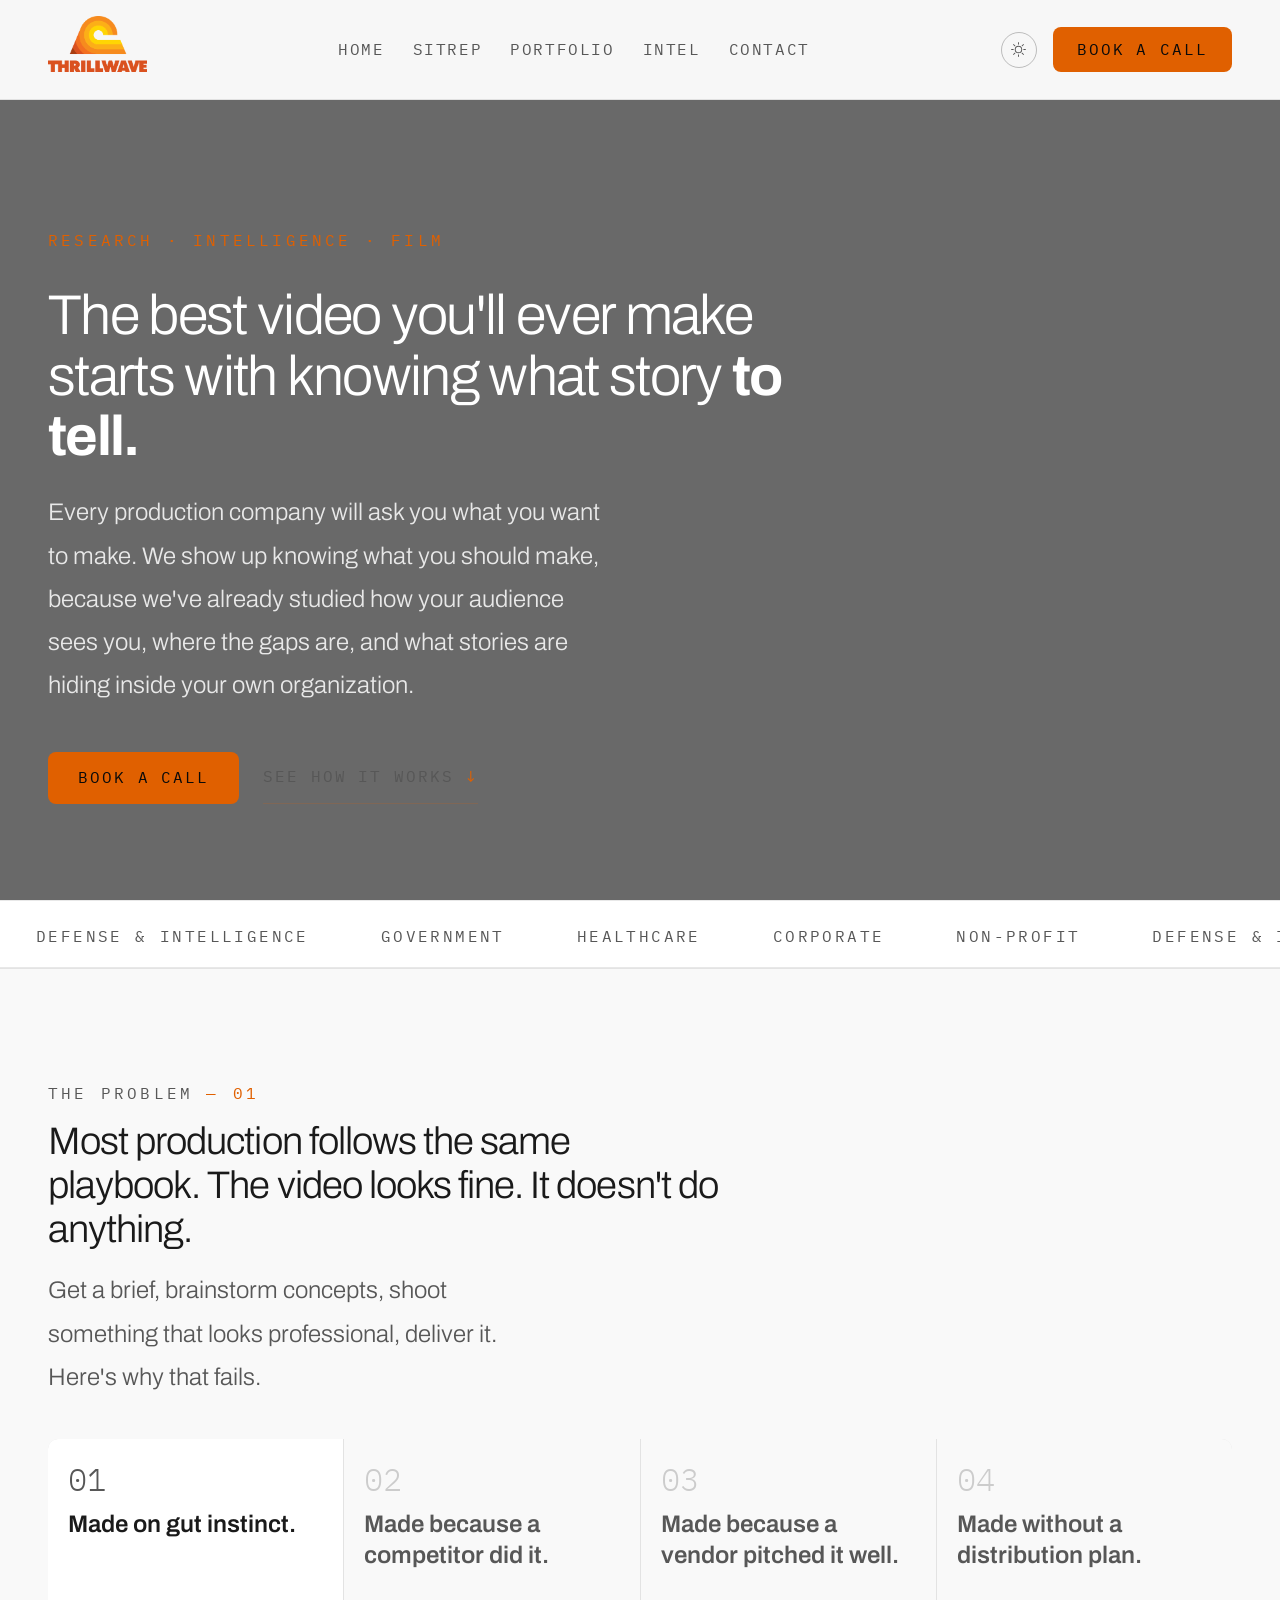
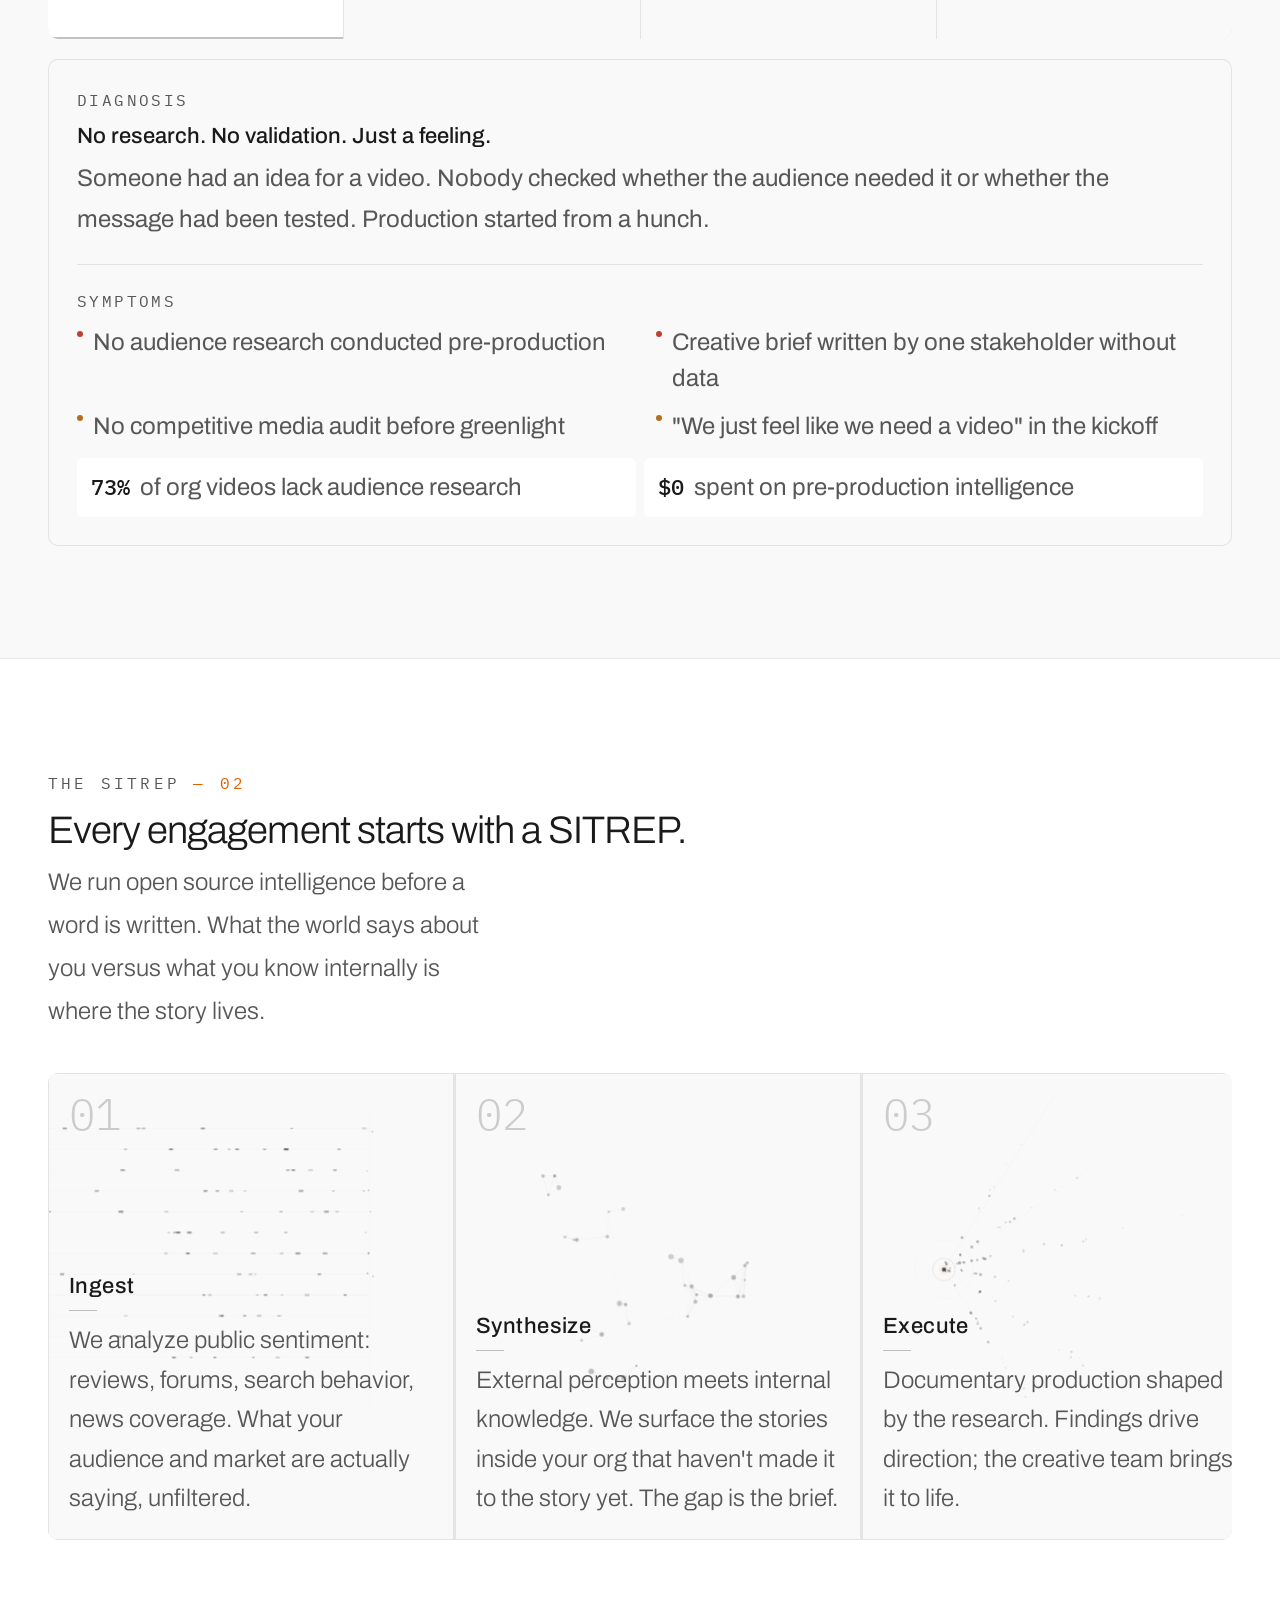
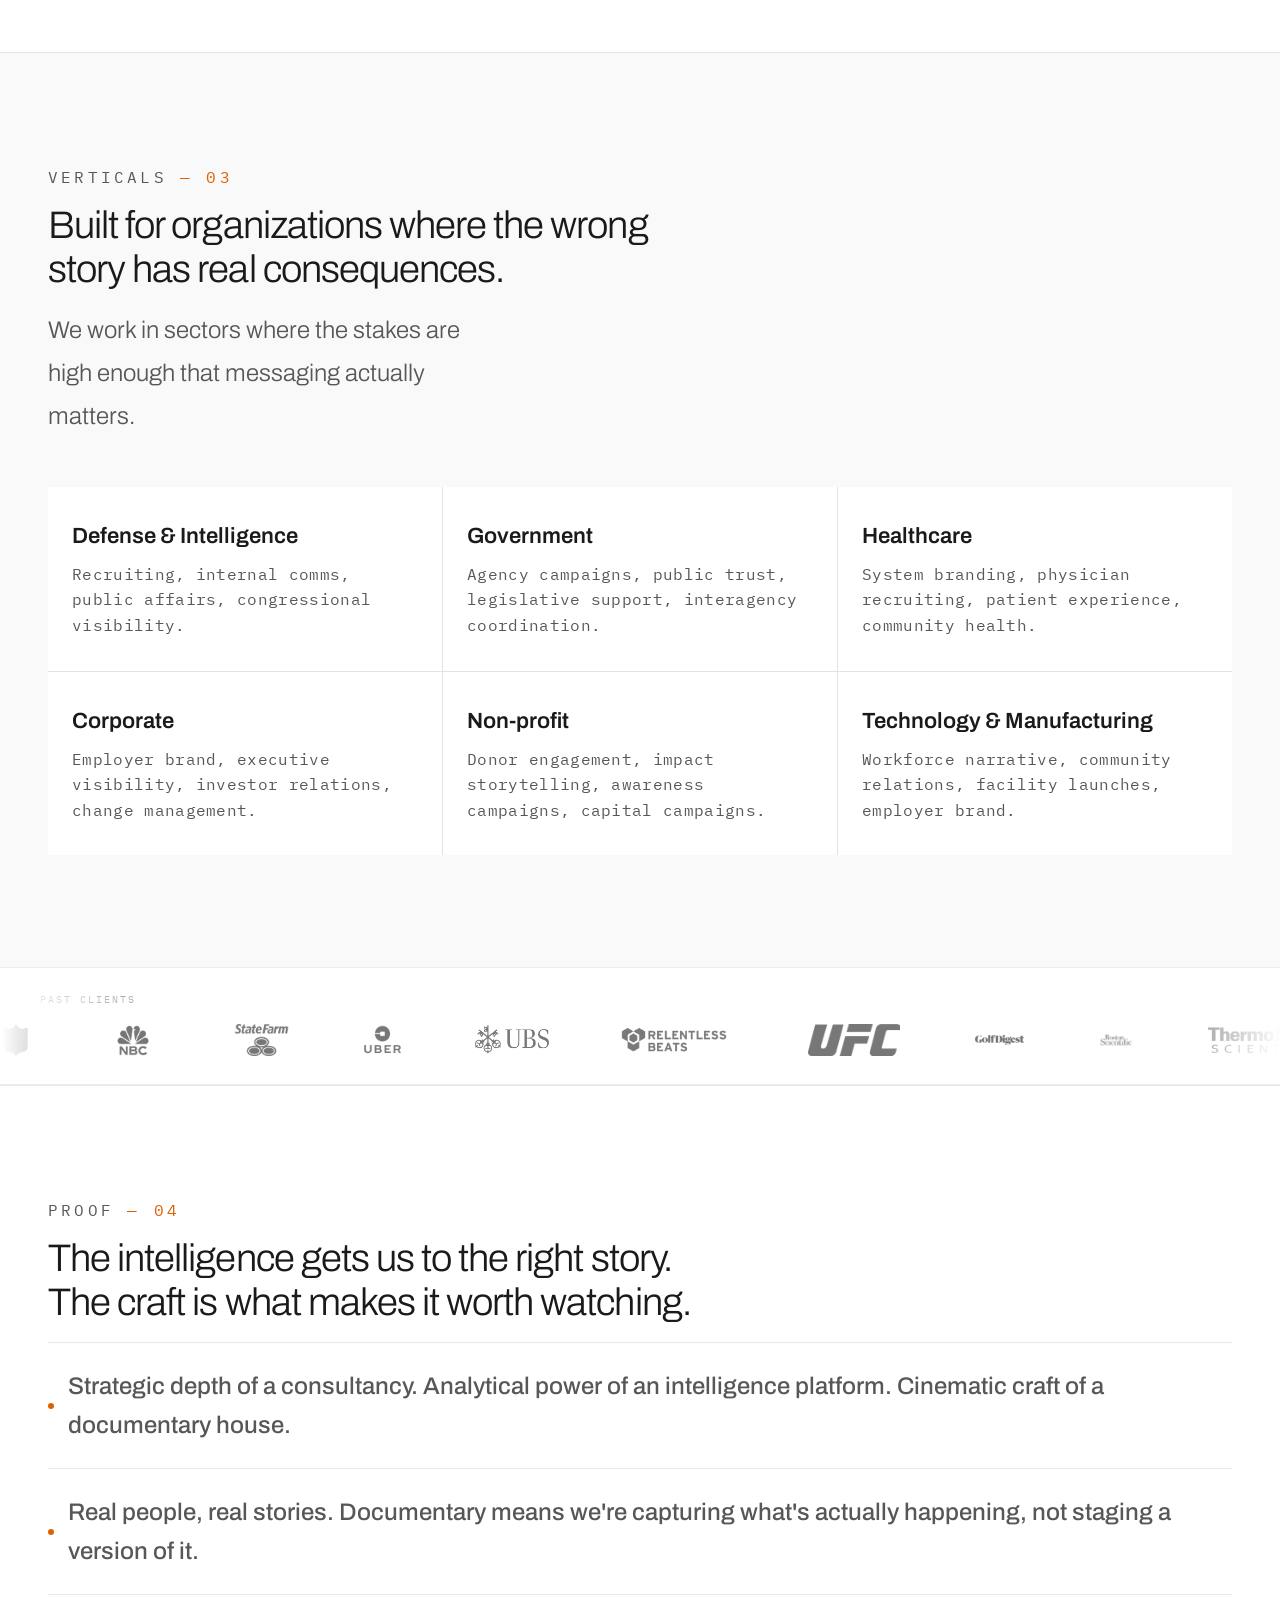
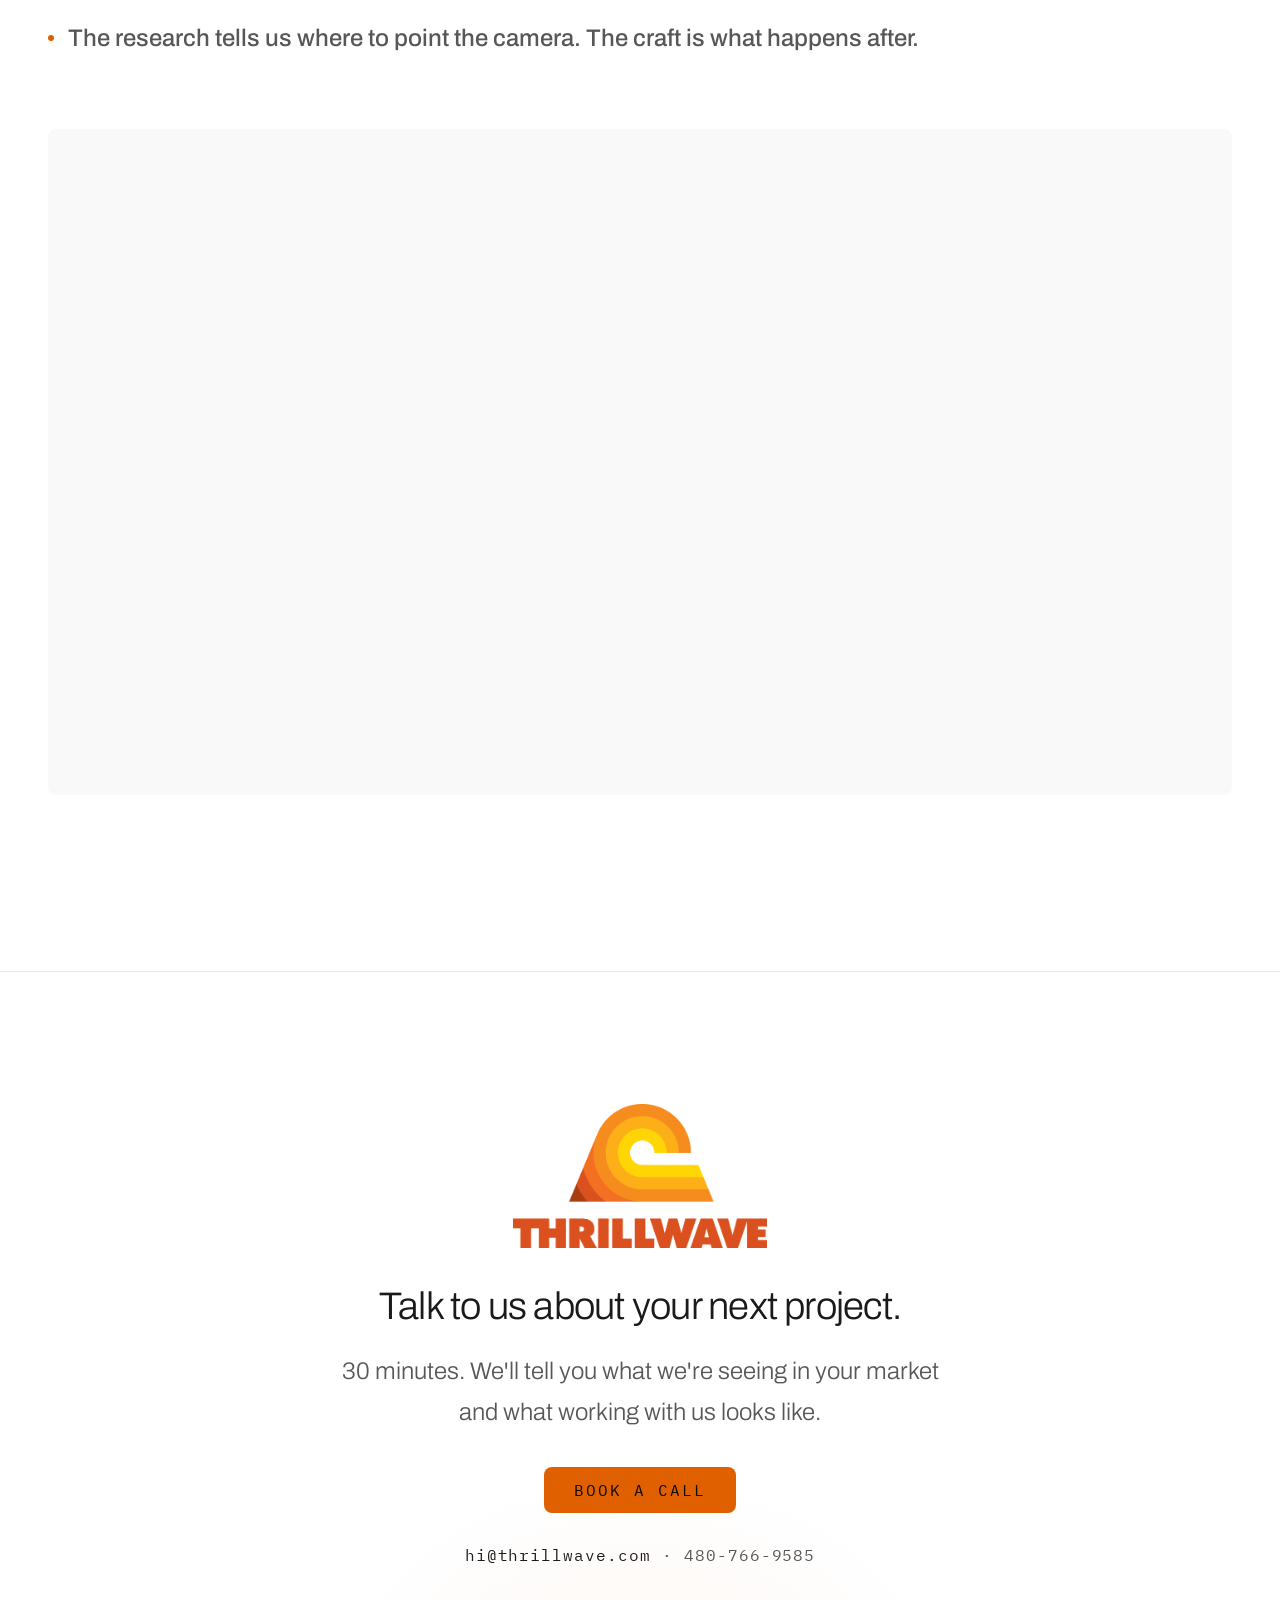
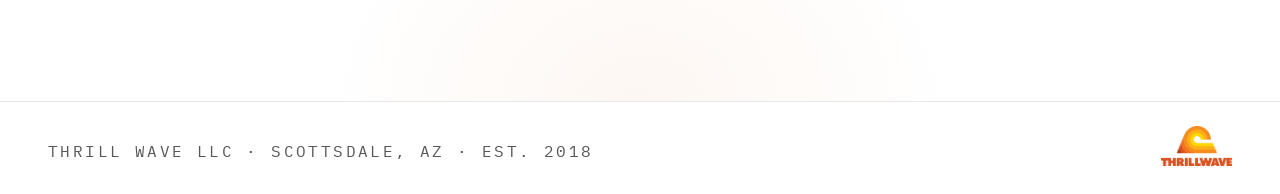
==== index.html @ ebfce57a "Revert "Ticker label above strip, white hero buttons, light mode polish"" ====
<!doctype html>
<html lang="en">
  <head>
    <meta charset="UTF-8" />
    <meta name="viewport" content="width=device-width, initial-scale=1.0" />
    <title>
      Thrill Wave — Research-Driven Video Production | Scottsdale, AZ
    </title>
    <meta
      name="description"
      content="Thrill Wave shows up knowing what story you should make — because we've already studied how your audience sees you, where the gaps are, and what stories are hiding inside your own organization."
    />
    <link rel="preconnect" href="https://fonts.googleapis.com" />
    <link
      href="https://fonts.googleapis.com/css2?family=Archivo:wght@300;400;500;600;700;900&family=IBM+Plex+Mono:wght@300;400;500&display=swap"
      rel="stylesheet"
    />
    <link rel="stylesheet" href="styles.css" />
    <script src="theme.js"></script>
    <script type="application/ld+json">
      {
        "@context": "https://schema.org",
        "@type": "VideoProductionCompany",
        "name": "Thrill Wave",
        "url": "https://thrillwave.com",
        "email": "hi@thrillwave.com",
        "telephone": "480-766-9585",
        "address": {
          "@type": "PostalAddress",
          "addressLocality": "Scottsdale",
          "addressRegion": "AZ",
          "addressCountry": "US"
        },
        "foundingDate": "2018",
        "description": "Research-driven strategic consulting and documentary production company specializing in defense, government, healthcare, and corporate communications."
      }
    </script>
  </head>
  <body>
    <div id="site-nav"></div>

    <!-- HERO -->
    <section class="hero hero-video">
      <div class="hero-bg">
        <iframe src="https://player.vimeo.com/video/1170100005?background=1&autoplay=1&loop=1&byline=0&title=0&muted=1" frameborder="0" allow="autoplay; fullscreen" allowfullscreen></iframe>
      </div>
      <div class="hero-content">
        <div class="hero-eyebrow mono">Research · Intelligence · Film</div>
        <h1 class="hero-h1">
          The best video you'll ever make starts with knowing what story
          <strong>to tell.</strong>
        </h1>
        <p class="hero-sub">
          Every production company will ask you what you want to make.
          We show up knowing what you should make, because we've already
          studied how your audience sees you, where the gaps are, and what
          stories are hiding inside your own organization.
        </p>
        <div class="hero-ctas">
          <a href="mailto:hi@thrillwave.com" class="btn-w">Book a Call</a>
          <a href="#problem" class="btn-g"
            >See How It Works <span class="arrow">↓</span></a
          >
        </div>
      </div>
    </section>

    <!-- TICKER -->
    <div class="ticker">
      <div class="ticker-track">
        <span class="ticker-item">Defense & Intelligence</span>
        <span class="ticker-item">Government</span>
        <span class="ticker-item">Healthcare</span>
        <span class="ticker-item">Corporate</span>
        <span class="ticker-item">Non-profit</span>
        <span class="ticker-item">Defense & Intelligence</span>
        <span class="ticker-item">Government</span>
        <span class="ticker-item">Healthcare</span>
        <span class="ticker-item">Corporate</span>
        <span class="ticker-item">Non-profit.</span>
      </div>
    </div>

    <!-- FOUR FAILURE MODES -->
    <section
      id="problem"
      style="background: var(--near-black); border-top: 1px solid var(--border)"
    >
      <div style="margin-bottom: 40px">
        <div class="s-label">The Problem <span class="s-num">— 01</span></div>
        <h2 class="s-title">
          Most production follows the same playbook. The video looks fine. It doesn't do anything.
        </h2>
        <p class="s-body">Get a brief, brainstorm concepts, shoot something that looks professional, deliver it. Here's why that fails.</p>
      </div>
      <div class="fm-cards" id="fm-cards"></div>
      <div class="fm-detail" id="fm-detail"></div>
    </section>

    <!-- PROCESS TRIPTYCH -->
    <section id="process" style="border-top: 1px solid var(--border)">
      <div class="s-label">The SITREP <span class="s-num">— 02</span></div>
      <h2 class="s-title" style="margin-bottom: 8px">
        Every engagement starts with a SITREP.
      </h2>
      <p class="s-body" style="margin-bottom: 40px">
        We run open source intelligence before a word is written. What the world says about you versus what you know internally is where the story lives.
      </p>
      <div class="triptych">
        <div class="tri-card">
          <div class="tri-num mono">01</div>
          <canvas id="c1"></canvas>
          <div class="tri-bottom">
            <div class="tri-name">Ingest</div>
            <div class="tri-divider"></div>
            <div class="tri-desc">
              We analyze public sentiment: reviews, forums, search behavior,
              news coverage. What your audience and market are actually saying,
              unfiltered.
            </div>
          </div>
        </div>
        <div class="tri-card">
          <div class="tri-num mono">02</div>
          <canvas id="c2"></canvas>
          <div class="tri-bottom">
            <div class="tri-name">Synthesize</div>
            <div class="tri-divider"></div>
            <div class="tri-desc">
              External perception meets internal knowledge. We surface the stories
              inside your org that haven't made it to the story yet.
              The gap is the brief.
            </div>
          </div>
        </div>
        <div class="tri-card">
          <div class="tri-num mono">03</div>
          <canvas id="c3"></canvas>
          <div class="tri-bottom">
            <div class="tri-name">Execute</div>
            <div class="tri-divider"></div>
            <div class="tri-desc">
              Documentary production shaped by the research. Findings drive
              direction; the creative team brings it to life.
            </div>
          </div>
        </div>
      </div>
    </section>

    <!-- VERTICALS -->
    <section class="vert" id="verticals">
      <div class="vert-hdr">
        <div class="s-label">Verticals <span class="s-num">— 03</span></div>
        <h2 class="s-title">Built for organizations where the wrong story has real consequences.</h2>
        <p class="s-body">
          We work in sectors where the stakes are high enough that messaging
          actually matters.
        </p>
      </div>
      <div class="vert-grid">
        <div class="v-tile">
          <h3>Defense & Intelligence</h3>
          <p>
            Recruiting, internal comms, public affairs, congressional
            visibility.
          </p>
        </div>
        <div class="v-tile">
          <h3>Government</h3>
          <p>
            Agency campaigns, public trust, legislative support, interagency
            coordination.
          </p>
        </div>
        <div class="v-tile">
          <h3>Healthcare</h3>
          <p>
            System branding, physician recruiting, patient experience, community
            health.
          </p>
        </div>
        <div class="v-tile">
          <h3>Corporate</h3>
          <p>
            Employer brand, executive visibility, investor relations, change
            management.
          </p>
        </div>
        <div class="v-tile">
          <h3>Non-profit</h3>
          <p>
            Donor engagement, impact storytelling, awareness campaigns, capital
            campaigns.
          </p>
        </div>
        <div class="v-tile">
          <h3>Technology & Manufacturing</h3>
          <p>
            Workforce narrative, community relations, facility launches,
            employer brand.
          </p>
        </div>
      </div>
    </section>

    <!-- CLIENT LOGO TICKER -->
    <div class="client-ticker-wrap">
      <div class="client-ticker-label">Past clients</div>
      <div class="client-ticker" aria-label="Clients">
        <div class="client-ticker-track">
          <img src="assets/logos/clients/nfl.png"              alt="NFL"                   class="client-logo">
          <img src="assets/logos/clients/nbc.avif"              alt="NBC"                   class="client-logo">
          <img src="assets/logos/clients/state-farm.avif"       alt="State Farm"            class="client-logo">
          <img src="assets/logos/clients/uber.avif"             alt="Uber"                  class="client-logo">
          <img src="assets/logos/clients/ubs.avif"              alt="UBS"                   class="client-logo">
          <img src="assets/logos/clients/red-bull.avif"         alt="Red Bull"              class="client-logo">
          <img src="assets/logos/clients/ufc.avif"              alt="UFC"                   class="client-logo">
          <img src="assets/logos/clients/golf-digest.avif"      alt="Golf Digest"           class="client-logo">
          <img src="assets/logos/clients/boston-scientific.avif" alt="Boston Scientific"    class="client-logo">
          <img src="assets/logos/clients/thermo-fisher.avif"    alt="Thermo Fisher"         class="client-logo">
          <img src="assets/logos/clients/1st-bank.avif"         alt="1st Bank"             class="client-logo">
          <img src="assets/logos/clients/aura.avif"             alt="Aura"                  class="client-logo">
          <!-- Duplicate set for seamless loop -->
          <img src="assets/logos/clients/nfl.png"              alt="" aria-hidden="true"   class="client-logo">
          <img src="assets/logos/clients/nbc.avif"              alt="" aria-hidden="true"   class="client-logo">
          <img src="assets/logos/clients/state-farm.avif"       alt="" aria-hidden="true"   class="client-logo">
          <img src="assets/logos/clients/uber.avif"             alt="" aria-hidden="true"   class="client-logo">
          <img src="assets/logos/clients/ubs.avif"              alt="" aria-hidden="true"   class="client-logo">
          <img src="assets/logos/clients/red-bull.avif"         alt="" aria-hidden="true"   class="client-logo">
          <img src="assets/logos/clients/ufc.avif"              alt="" aria-hidden="true"   class="client-logo">
          <img src="assets/logos/clients/golf-digest.avif"      alt="" aria-hidden="true"   class="client-logo">
          <img src="assets/logos/clients/boston-scientific.avif" alt="" aria-hidden="true"  class="client-logo">
          <img src="assets/logos/clients/thermo-fisher.avif"    alt="" aria-hidden="true"   class="client-logo">
          <img src="assets/logos/clients/1st-bank.avif"         alt="" aria-hidden="true"   class="client-logo">
          <img src="assets/logos/clients/aura.avif"             alt="" aria-hidden="true"   class="client-logo">
        </div>
      </div>
    </div>

    <!-- PROOF -->
    <section class="proof" id="proof">
      <div class="s-label">Proof <span class="s-num">— 04</span></div>
      <h2 class="s-title">The intelligence gets us to the right story. The craft is what makes it worth watching.</h2>
      <div class="diff">
        <div class="diff-dot"></div>
        <p>Strategic depth of a consultancy. Analytical power of an intelligence platform. Cinematic craft of a documentary house.</p>
      </div>
      <div class="diff">
        <div class="diff-dot"></div>
        <p>Real people, real stories. Documentary means we're capturing what's actually happening, not staging a version of it.</p>
      </div>
      <div class="diff">
        <div class="diff-dot"></div>
        <p>The research tells us where to point the camera. The craft is what happens after.</p>
      </div>
      <div class="vid-ph" style="margin-top: 48px;">
        <iframe src="https://player.vimeo.com/video/1175739079?badge=0&autopause=0&player_id=0&app_id=58479" frameborder="0" allow="autoplay; fullscreen; picture-in-picture; clipboard-write; encrypted-media" allowfullscreen></iframe>
      </div>
    </section>

    <div id="site-footer"></div>

    <!-- FOUR FAILURE MODES JS -->
    <script>
      (function () {
        var data = [
          {
            num: "01",
            title: "Made on gut instinct.",
            detail_h: "No research. No validation. Just a feeling.",
            detail_p:
              "Someone had an idea for a video. Nobody checked whether the audience needed it or whether the message had been tested. Production started from a hunch.",
            symptoms: [
              {
                text: "No audience research conducted pre-production",
                c: "red",
              },
              {
                text: "Creative brief written by one stakeholder without data",
                c: "red",
              },
              {
                text: "No competitive media audit before greenlight",
                c: "amber",
              },
              {
                text: '"We just feel like we need a video" in the kickoff',
                c: "amber",
              },
            ],
            stats: [
              { val: "73%", label: "of org videos lack audience research" },
              { val: "$0", label: "spent on pre-production intelligence" },
            ],
          },
          {
            num: "02",
            title: "Made because a competitor did it.",
            detail_h: "Reactive. Not strategic.",
            detail_p:
              "A competitor posted something that looked good. Leadership commissioned something similar, without studying whether it worked or whether it reached the right audience.",
            symptoms: [
              {
                text: "Brief references a competitor's video as the model",
                c: "red",
              },
              {
                text: "No analysis of whether competitor's approach worked",
                c: "red",
              },
              {
                text: "Same format, different logo, no differentiation",
                c: "amber",
              },
              {
                text: '"They already have one" urgency driving timeline',
                c: "amber",
              },
            ],
            stats: [
              { val: "2x", label: "cost of reactive vs. strategic production" },
              {
                val: "68%",
                label: "of copycat videos underperform the original",
              },
            ],
          },
          {
            num: "03",
            title: "Made because a vendor pitched it well.",
            detail_h: "The vendor sold a deliverable. Not an outcome.",
            detail_p:
              "A vendor came in with a polished reel. The org bought the format before defining what success looked like. The video looked great. It moved no one.",
            symptoms: [
              {
                text: "Vendor proposed the concept before understanding the org",
                c: "red",
              },
              {
                text: "No success metrics defined before production started",
                c: "red",
              },
              {
                text: "Deliverable-focused SOW with no distribution plan",
                c: "amber",
              },
              { text: "Beautiful footage, zero measurable impact", c: "amber" },
            ],
            stats: [
              {
                val: "$50K+",
                label: "average wasted on vendor-led production",
              },
              { val: "82%", label: "of vendor-pitched videos lack clear KPIs" },
            ],
          },
          {
            num: "04",
            title: "Made without a distribution plan.",
            detail_h: "Great video. No audience. No plan. No impact.",
            detail_p:
              "Production wrapped. The video was uploaded to YouTube, embedded on a page nobody visits, shared once on LinkedIn. Six months later: 340 views, 280 internal.",
            symptoms: [
              {
                text: "Distribution not discussed until after final delivery",
                c: "red",
              },
              {
                text: "No paid media budget allocated alongside production",
                c: "red",
              },
              {
                text: "Single platform upload with no audience targeting",
                c: "amber",
              },
              {
                text: '"We\'ll figure out distribution later" in the timeline',
                c: "amber",
              },
            ],
            stats: [
              {
                val: "91%",
                label: "of org videos have no distribution strategy",
              },
              { val: "340", label: "average views on unplanned distribution" },
            ],
          },
        ];
        var activeIdx = 0,
          autoTimer;
        function buildCards() {
          var el = document.getElementById("fm-cards");
          data.forEach(function (d, i) {
            var c = document.createElement("div");
            c.className = "fm-card" + (i === 0 ? " active" : "");
            c.onclick = function () {
              activate(i);
            };
            c.innerHTML =
              '<div class="fm-num mono">' +
              d.num +
              '</div><div class="fm-title">' +
              d.title +
              '</div><div class="fm-bar"><div class="fm-bar-fill" id="fmbar' +
              i +
              '"></div></div>';
            el.appendChild(c);
          });
        }
        function buildDetail(i) {
          var el = document.getElementById("fm-detail"),
            d = data[i];
          el.innerHTML = "";
          var div = document.createElement("div");
          div.className = "fm-detail-inner active";
          var symp = d.symptoms
            .map(function (s) {
              return (
                '<div class="fm-symptom"><div class="fm-symptom-dot ' +
                s.c +
                '"></div><div class="fm-symptom-text">' +
                s.text +
                "</div></div>"
              );
            })
            .join("");
          var stat = d.stats
            .map(function (s) {
              return (
                '<div class="fm-stat-row"><span class="fm-stat-val">' +
                s.val +
                '</span><span class="fm-stat-label">' +
                s.label +
                "</span></div>"
              );
            })
            .join("");
          div.innerHTML =
            '<div class="fm-detail-left"><div class="fm-detail-label">Diagnosis</div><div class="fm-detail-h">' +
            d.detail_h +
            '</div><div class="fm-detail-p">' +
            d.detail_p +
            '</div></div><div class="fm-detail-right"><div class="fm-detail-label">Symptoms</div>' +
            symp +
            '<div style="margin-top:8px">' +
            stat +
            "</div></div>";
          el.appendChild(div);
        }
        function activate(i) {
          activeIdx = i;
          document.querySelectorAll(".fm-card").forEach(function (c, j) {
            c.classList.toggle("active", j === i);
            var bar = document.getElementById("fmbar" + j);
            bar.style.transition = "none";
            bar.style.width = "0";
            if (j === i) {
              setTimeout(function () {
                bar.style.transition = "width 3.5s linear";
                bar.style.width = "100%";
              }, 20);
            }
          });
          buildDetail(i);
          clearInterval(autoTimer);
          autoTimer = setInterval(function () {
            activate((activeIdx + 1) % 4);
          }, 4500);
        }
        buildCards();
        buildDetail(0);
        document.getElementById("fmbar0").style.transition =
          "width 3.5s linear";
        document.getElementById("fmbar0").style.width = "100%";
        autoTimer = setInterval(function () {
          activate((activeIdx + 1) % 4);
        }, 4500);
      })();
    </script>
    <script src="triptych.js"></script>
    <script src="includes.js"></script>
    <script src="menu.js"></script>
  </body>
</html>
---- styles.css ----
/* ============================================
   THRILL WAVE — GLOBAL STYLES
   ============================================ */
:root {
  /* Backgrounds */
  --black: #060606;
  --near-black: #0c0c0c;
  --dark: #141414;
  --card: #101010;

  /* Borders & UI elements */
  --border: #1a1a1a;
  --border-l: #252525;
  --border-mid: #3a3a3a;

  /* Text — only 3 colors */
  --white: #eee;
  --pure: #fff;
  --gray: #b0b0b0;
  --orange: #e06000;

  /* Orange UI variants */
  --orange-glow: rgba(224, 96, 0, 0.04);
  --orange-border: rgba(224, 96, 0, 0.1);

  /* Font scale — 4 sizes only */
  --fs-title: clamp(36px, 4.5vw, 56px);
  --fs-h1: clamp(26px, 3vw, 42px);
  --fs-h2: 22px;
  --fs-body: 24px;
  --fs-mono: 16px;
}

/* ============================================
   LIGHT MODE OVERRIDES
   Applied when html[data-theme="light"]
   ============================================ */
html[data-theme="light"] {
  /* Backgrounds — true white */
  --black: #ffffff;
  --near-black: #f9f9f9;
  --dark: #f3f3f3;
  --card: #efefef;

  /* Borders */
  --border: rgba(0, 0, 0, 0.09);
  --border-l: rgba(0, 0, 0, 0.18);
  --border-mid: rgba(0, 0, 0, 0.24);

  /* Text */
  --white: #1a1a1a;
  --pure: #0a0a0a;
  --gray: #575757;

  /* Orange variants */
  --orange-glow: rgba(224, 96, 0, 0.05);
  --orange-border: rgba(224, 96, 0, 0.18);
}

/* Nav backdrop — true white */
html[data-theme="light"] nav {
  background: rgba(255, 255, 255, 0.95);
}

/* Triptych cards — border so they're visible on white background */
html[data-theme="light"] .tri-card {
  border: 1px solid var(--border);
}

/* Triptych number labels — visible on white */
html[data-theme="light"] .tri-num {
  color: rgba(0, 0, 0, 0.18);
}

/* Homepage video hero — always white text, no shadows, both modes */
.hero-video .hero-h1 {
  color: #ffffff;
}
.hero-video .hero-h1 strong {
  color: #ffffff;
}
.hero-video .hero-sub {
  color: rgba(255, 255, 255, 0.85);
}
/* Solid-background hero sections in light mode — no shadows */
html[data-theme="light"] .hero-eyebrow,
html[data-theme="light"] .hero-h1,
html[data-theme="light"] .hero-sub {
  text-shadow: none;
}

/* Portfolio thumbnail overlay — keep text white over dark thumbnails */
html[data-theme="light"] .port-title {
  color: #ffffff;
}

* {
  margin: 0;
  padding: 0;
  box-sizing: border-box;
}
html {
  scroll-behavior: smooth;
  background: var(--black);
}
body {
  font-family: "Archivo", sans-serif;
  background: var(--black);
  color: var(--gray);
  font-size: var(--fs-body);
  line-height: 1.6;
  overflow-x: hidden;
  -webkit-font-smoothing: antialiased;
}
.mono {
  font-family: "IBM Plex Mono", monospace;
}

/* === NAV === */
nav {
  position: fixed;
  top: 0;
  left: 0;
  right: 0;
  z-index: 100;
  padding: 16px 48px;
  display: flex;
  justify-content: space-between;
  align-items: center;
  backdrop-filter: blur(20px);
  background: rgba(6, 6, 6, 0.88);
  border-bottom: 1px solid var(--border);
}
.nav-wordmark a {
  text-decoration: none;
}
.nav-wordmark img {
  height: 56px;
  opacity: 1;
}
.nav-links {
  display: flex;
  align-items: center;
  gap: 28px;
}
.nav-link {
  font-family: "IBM Plex Mono", monospace;
  font-size: var(--fs-body);
  letter-spacing: 0.1em;
  text-transform: uppercase;
  color: var(--gray);
  text-decoration: none;
  transition: color 0.3s;
}
.nav-link:hover {
  color: var(--white);
}
.nav-cta {
  font-family: "IBM Plex Mono", monospace;
  font-size: var(--fs-body);
  letter-spacing: 0.12em;
  text-transform: uppercase;
  color: var(--pure);
  background: var(--orange);
  padding: 10px 24px;
  border-radius: 8px;
  text-decoration: none;
  transition: all 0.3s;
}

.nav-right {
  display: flex;
  align-items: center;
  gap: 16px;
}

.nav-cta:hover {
  background: var(--white);
  color: var(--black);
}

/* === HERO === */
.hero {
  min-height: 100vh;
  display: flex;
  flex-direction: column;
  justify-content: flex-end;
  padding: 0 48px 96px;
  position: relative;
  overflow: hidden;
}
.hero-bg {
  position: absolute;
  inset: 0;
  background: var(--black);
  overflow: hidden;
}
.hero-bg iframe {
  position: absolute;
  top: 50%;
  left: 50%;
  width: 177.78vh;
  min-width: 100%;
  height: 56.25vw;
  min-height: 100%;
  transform: translate(-50%, -50%);
  border: none;
  pointer-events: none;
}
.hero-video .hero-bg::after {
  content: '';
  position: absolute;
  inset: 0;
  background: rgba(6, 6, 6, 0.6);
  z-index: 1;
}
.hero-content {
  position: relative;
  z-index: 2;
  max-width: 820px;
}
.hero-eyebrow {
  font-family: "IBM Plex Mono", monospace;
  font-size: var(--fs-body);
  letter-spacing: 0.2em;
  color: var(--orange);
  text-transform: uppercase;
  margin-bottom: 32px;
  opacity: 0;
  animation: up 1s ease 0.3s forwards;
}
.hero-h1 {
  font-size: var(--fs-title);
  font-weight: 300;
  line-height: 1.08;
  color: var(--white);
  margin-bottom: 24px;
  letter-spacing: -0.03em;
  opacity: 0;
  animation: up 1s ease 0.5s forwards;
}
.hero-h1 strong {
  font-weight: 700;
  color: var(--pure);
}
.hero-sub {
  font-size: var(--fs-body);
  font-weight: 300;
  color: var(--gray);
  max-width: 560px;
  line-height: 1.8;
  margin-bottom: 44px;
  opacity: 0;
  animation: up 1s ease 0.7s forwards;
}
.hero-ctas {
  display: flex;
  gap: 24px;
  align-items: center;
  opacity: 0;
  animation: up 1s ease 0.9s forwards;
}
.btn-w {
  font-family: "IBM Plex Mono", monospace;
  font-size: var(--fs-body);
  letter-spacing: 0.12em;
  text-transform: uppercase;
  color: var(--pure);
  background: var(--orange);
  padding: 13px 30px;
  border-radius: 8px;
  text-decoration: none;
  transition: all 0.3s;
}
.btn-w:hover {
  background: var(--white);
  color: var(--black);
}
.btn-g {
  font-family: "IBM Plex Mono", monospace;
  font-size: var(--fs-body);
  letter-spacing: 0.12em;
  text-transform: uppercase;
  color: var(--gray);
  text-decoration: none;
  padding: 13px 0;
  border-bottom: 1px solid var(--orange-border);
  transition: all 0.3s;
}
.btn-g:hover {
  color: var(--white);
  border-bottom-color: var(--orange);
}
.arrow {
  color: var(--orange);
}
@keyframes up {
  from {
    opacity: 0;
    transform: translateY(18px);
  }
  to {
    opacity: 1;
    transform: translateY(0);
  }
}

/* === TICKER === */
.ticker {
  border-top: 1px solid var(--border);
  border-bottom: 1px solid var(--border);
  padding: 14px 0;
  overflow: hidden;
  white-space: nowrap;
}
.ticker-track {
  display: inline-flex;
  animation: scroll 40s linear infinite;
}
.ticker-item {
  font-family: "IBM Plex Mono", monospace;
  font-size: var(--fs-body);
  letter-spacing: 0.15em;
  text-transform: uppercase;
  color: var(--gray);
  padding: 0 36px;
}
@keyframes scroll {
  0% {
    transform: translateX(0);
  }
  100% {
    transform: translateX(-50%);
  }
}

/* === SECTION LABELS === */
section {
  padding: 112px 48px;
  position: relative;
}
.s-label {
  font-family: "IBM Plex Mono", monospace;
  font-size: var(--fs-body);
  letter-spacing: 0.2em;
  text-transform: uppercase;
  color: var(--gray);
  margin-bottom: 12px;
}
.s-num {
  color: var(--orange);
}
.s-title {
  font-size: var(--fs-h1);
  font-weight: 300;
  color: var(--white);
  line-height: 1.15;
  letter-spacing: -0.025em;
  margin-bottom: 18px;
  max-width: 680px;
}
.s-body {
  font-size: var(--fs-body);
  font-weight: 300;
  color: var(--gray);
  max-width: 460px;
  line-height: 1.8;
}

/* === FOUR FAILURE MODES === */
.fm-cards {
  display: grid;
  grid-template-columns: repeat(4, 1fr);
  gap: 1px;
  background: var(--border);
  border-radius: 10px;
  overflow: hidden;
  margin-bottom: 20px;
}
.fm-card {
  background: var(--near-black);
  padding: 24px 20px;
  cursor: pointer;
  transition: background 0.3s;
  position: relative;
  min-height: 200px;
  display: flex;
  flex-direction: column;
}
.fm-card:hover,
.fm-card.active {
  background: var(--black);
}
.fm-card.active .fm-num {
  color: var(--gray);
}
.fm-card.active .fm-title {
  color: var(--white);
}
.fm-card.active .fm-bar {
  opacity: 1;
}
.fm-num {
  font-family: "IBM Plex Mono", monospace;
  font-size: 32px;
  font-weight: 300;
  color: var(--border-l);
  line-height: 1;
  margin-bottom: 14px;
  transition: color 0.3s;
}
.fm-title {
  font-size: var(--fs-body);
  font-weight: 600;
  color: var(--gray);
  margin-bottom: 8px;
  transition: color 0.3s;
  line-height: 1.3;
}
.fm-desc {
  font-size: var(--fs-body);
  color: var(--gray);
  line-height: 1.6;
  flex: 1;
}
.fm-bar {
  position: absolute;
  bottom: 0;
  left: 0;
  right: 0;
  height: 2px;
  opacity: 0;
  transition: opacity 0.3s;
}
.fm-bar-fill {
  height: 100%;
  width: 0;
  background: var(--border-mid);
  transition: width 3.5s linear;
}
.fm-card.active .fm-bar-fill {
  width: 100%;
}
.fm-detail {
  background: var(--near-black);
  border: 0.5px solid var(--border);
  border-radius: 10px;
  overflow: hidden;
}
.fm-detail-inner {
  display: none;
  animation: fadeUp 0.35s ease;
}
.fm-detail-inner.active {
  display: flex;
  flex-direction: column;
  gap: 0;
  padding: 28px;
}
@keyframes fadeUp {
  from {
    opacity: 0;
    transform: translateY(6px);
  }
  to {
    opacity: 1;
    transform: translateY(0);
  }
}
.fm-detail-left {
  width: 100%;
  min-width: 0;
  padding-bottom: 24px;
  margin-bottom: 24px;
  border-bottom: 1px solid var(--border);
}
.fm-detail-right {
  width: 100%;
  flex-shrink: unset;
  display: grid;
  grid-template-columns: 1fr 1fr;
  column-gap: 32px;
  row-gap: 0;
  align-items: start;
}
.fm-detail-right .fm-detail-label {
  grid-column: 1 / -1;
  margin-bottom: 4px;
}
.fm-detail-right > div:last-child {
  grid-column: 1 / -1;
  display: grid;
  grid-template-columns: 1fr 1fr;
  gap: 8px;
  margin-top: 16px;
}
.fm-detail-label {
  font-family: "IBM Plex Mono", monospace;
  font-size: var(--fs-body);
  letter-spacing: 0.15em;
  text-transform: uppercase;
  color: var(--gray);
  margin-bottom: 8px;
}
.fm-detail-h {
  font-size: var(--fs-h2);
  font-weight: 500;
  color: var(--white);
  margin-bottom: 8px;
  line-height: 1.3;
}
.fm-detail-p {
  font-size: var(--fs-body);
  color: var(--gray);
  line-height: 1.7;
}
.fm-symptom {
  display: flex;
  align-items: flex-start;
  gap: 10px;
  padding: 6px 0;
}
.fm-symptom-dot {
  width: 6px;
  height: 6px;
  border-radius: 50%;
  margin-top: 7px;
  flex-shrink: 0;
}
.fm-symptom-dot.red {
  background: #c04030;
}
.fm-symptom-dot.amber {
  background: #b07020;
}
.fm-symptom-text {
  font-size: var(--fs-body);
  color: var(--gray);
  line-height: 1.5;
}
.fm-stat-row {
  display: flex;
  align-items: baseline;
  gap: 10px;
  padding: 10px 14px;
  background: var(--black);
  border-radius: 6px;
}
.fm-stat-val {
  font-family: "IBM Plex Mono", monospace;
  font-size: var(--fs-h2);
  font-weight: 500;
  color: var(--white);
}
.fm-stat-label {
  font-size: var(--fs-body);
  color: var(--gray);
}

/* === TRIPTYCH === */
.triptych {
  display: grid;
  grid-template-columns: repeat(3, 1fr);
  gap: 1px;
  background: var(--border);
  border-radius: 10px;
  overflow: hidden;
}
.tri-card {
  background: var(--near-black);
  position: relative;
  aspect-ratio: 1 / 1.15;
}
.tri-card canvas {
  display: block;
  width: 100%;
  height: 100%;
}
.tri-num {
  position: absolute;
  top: 18px;
  left: 20px;
  font-family: "IBM Plex Mono", monospace;
  font-size: 44px;
  font-weight: 300;
  color: var(--border);
  line-height: 1;
  z-index: 2;
}
.tri-bottom {
  position: absolute;
  bottom: 0;
  left: 0;
  right: 0;
  padding: 20px;
  z-index: 2;
}
.tri-name {
  font-size: var(--fs-h2);
  font-weight: 500;
  color: var(--white);
  margin-bottom: 6px;
  letter-spacing: 0.02em;
}
.tri-divider {
  width: 28px;
  height: 1px;
  background: var(--border-mid);
  margin-bottom: 10px;
}
.tri-desc {
  font-size: var(--fs-body);
  font-weight: 300;
  color: var(--gray);
  line-height: 1.65;
}

/* === MECHANISM WIDGET === */
.mech-top {
  display: flex;
  align-items: center;
  justify-content: space-between;
  margin-bottom: 24px;
}
.mech-pills {
  display: flex;
  gap: 0;
}
.mech-pill {
  font-family: "IBM Plex Mono", monospace;
  font-size: var(--fs-body);
  letter-spacing: 0.08em;
  padding: 10px 22px;
  background: var(--dark);
  border: 1px solid var(--border-l);
  color: var(--gray);
  cursor: pointer;
  transition: all 0.3s;
  text-transform: uppercase;
  position: relative;
  overflow: hidden;
}
.mech-pill:first-child {
  border-radius: 6px 0 0 6px;
}
.mech-pill:last-child {
  border-radius: 0 6px 6px 0;
}
.mech-pill:not(:first-child) {
  border-left: none;
}
.mech-pill:hover {
  color: var(--white);
}
.mech-pill.active {
  background: var(--white);
  color: var(--black);
  border-color: var(--white);
}
.mech-pill-bar {
  position: absolute;
  bottom: 0;
  left: 0;
  right: 0;
  height: 2px;
}
.mech-pill-bar-fill {
  height: 100%;
  width: 0;
  background: var(--orange);
  transition: width 4.5s linear;
}
.mech-pill.active .mech-pill-bar-fill {
  width: 100%;
}
.mech-counter {
  font-family: "IBM Plex Mono", monospace;
  font-size: var(--fs-body);
  color: var(--gray);
  letter-spacing: 0.1em;
}
.mech-stage {
  display: none;
  animation: fadeUp 0.4s ease;
}
.mech-stage.active {
  display: block;
}
.mech-stage-header {
  display: flex;
  align-items: baseline;
  gap: 12px;
  margin-bottom: 14px;
}
.mech-stage-num {
  font-family: "IBM Plex Mono", monospace;
  font-size: 40px;
  font-weight: 300;
  color: var(--border-l);
  line-height: 1;
}
.mech-stage-name {
  font-size: var(--fs-h1);
  font-weight: 500;
  color: var(--white);
  letter-spacing: -0.01em;
}
.mech-stage-desc {
  font-size: var(--fs-body);
  color: var(--gray);
  line-height: 1.7;
  max-width: 100%;
  margin-bottom: 20px;
}
.mech-viz {
  background: var(--near-black);
  border: 1px solid var(--border);
  border-radius: 10px;
  padding: 24px;
  position: relative;
  overflow: hidden;
  min-height: 200px;
}
.mech-streams {
  display: flex;
  flex-direction: column;
  gap: 8px;
  margin-bottom: 20px;
}
.mech-stream {
  display: flex;
  align-items: center;
  gap: 10px;
  height: 34px;
}
.mech-stream-label {
  font-family: "IBM Plex Mono", monospace;
  font-size: var(--fs-body);
  color: var(--gray);
  width: 150px;
  text-align: right;
  flex-shrink: 0;
  letter-spacing: 0.04em;
  text-transform: uppercase;
}
.mech-stream-bar {
  height: 3px;
  border-radius: 2px;
  position: relative;
  flex: 1;
  overflow: hidden;
}
.mech-stream-bar-bg {
  position: absolute;
  inset: 0;
  background: var(--border);
  border-radius: 2px;
}
.mech-stream-bar-fill {
  position: absolute;
  top: 0;
  left: 0;
  height: 100%;
  border-radius: 2px;
  background: var(--gray);
  transition: width 1.2s cubic-bezier(0.22, 1, 0.36, 1);
}
.mech-stream-val {
  font-family: "IBM Plex Mono", monospace;
  font-size: var(--fs-body);
  color: var(--gray);
  width: 44px;
  flex-shrink: 0;
}
.mech-tags {
  display: flex;
  flex-wrap: wrap;
  gap: 8px;
  margin-top: 16px;
}
.mech-tag {
  font-family: "IBM Plex Mono", monospace;
  font-size: var(--fs-body);
  letter-spacing: 0.06em;
  padding: 6px 14px;
  border: 1px solid var(--border);
  color: var(--gray);
  border-radius: 6px;
  text-transform: uppercase;
  opacity: 0;
  animation: tagIn 0.3s ease forwards;
}
@keyframes tagIn {
  to {
    opacity: 1;
  }
}
.mech-synth-grid {
  display: grid;
  grid-template-columns: 1fr 1fr;
  gap: 12px;
}
.mech-synth-card {
  border: 1px solid var(--border);
  border-radius: 8px;
  padding: 18px;
  background: var(--black);
}
.mech-synth-label {
  font-family: "IBM Plex Mono", monospace;
  font-size: var(--fs-body);
  letter-spacing: 0.1em;
  text-transform: uppercase;
  color: var(--gray);
  margin-bottom: 8px;
}
.mech-synth-val {
  font-size: var(--fs-h2);
  font-weight: 500;
  color: var(--white);
}
.mech-synth-sub {
  font-size: var(--fs-body);
  color: var(--gray);
  margin-top: 4px;
}
.mech-conf-bar {
  height: 4px;
  background: var(--border);
  border-radius: 2px;
  margin-top: 12px;
  overflow: hidden;
}
.mech-conf-fill {
  height: 100%;
  border-radius: 2px;
  background: var(--orange);
  width: 0;
  transition: width 1.5s cubic-bezier(0.22, 1, 0.36, 1);
}
.mech-exec-timeline {
  display: flex;
  flex-direction: column;
  gap: 0;
}
.mech-exec-step {
  display: flex;
  gap: 14px;
  padding: 16px 0;
  border-bottom: 1px solid var(--border);
  opacity: 0;
  animation: slideIn 0.4s ease forwards;
}
.mech-exec-step:last-child {
  border-bottom: none;
}
@keyframes slideIn {
  to {
    opacity: 1;
    transform: translateX(0);
  }
}
.mech-exec-dot {
  width: 8px;
  height: 8px;
  border-radius: 50%;
  margin-top: 6px;
  flex-shrink: 0;
}
.mech-exec-dot.pending {
  background: var(--border-l);
}
.mech-exec-dot.active {
  background: var(--orange);
}
.mech-exec-dot.done {
  background: var(--white);
}
.mech-exec-phase {
  font-family: "IBM Plex Mono", monospace;
  font-size: var(--fs-body);
  letter-spacing: 0.08em;
  text-transform: uppercase;
  color: var(--gray);
  margin-bottom: 2px;
}
.mech-exec-text {
  font-size: var(--fs-body);
  color: var(--gray);
  line-height: 1.5;
}
.mech-exec-status {
  font-family: "IBM Plex Mono", monospace;
  font-size: var(--fs-body);
  color: var(--gray);
  margin-left: auto;
  flex-shrink: 0;
  align-self: center;
}

/* === VERTICALS === */
.vert {
  background: var(--near-black);
  border-top: 1px solid var(--border);
}
.vert-hdr {
  margin-bottom: 48px;
}
.vert-grid {
  display: grid;
  grid-template-columns: repeat(3, 1fr);
  gap: 1px;
  background: var(--border);
}
.v-tile {
  background: var(--black);
  padding: 32px 24px;
  transition: background 0.4s;
  position: relative;
}
.v-tile:hover {
  background: var(--dark);
}
.v-tile::before {
  content: "";
  position: absolute;
  top: 0;
  left: 0;
  width: 0;
  height: 1px;
  background: var(--gray);
  transition: width 0.4s;
}
.v-tile:hover::before {
  width: 100%;
}
.v-tile h3 {
  font-size: var(--fs-h2);
  font-weight: 600;
  color: var(--white);
  margin-bottom: 8px;
}
.v-tile p {
  font-family: "IBM Plex Mono", monospace;
  font-size: var(--fs-body);
  color: var(--gray);
  letter-spacing: 0.02em;
  line-height: 1.6;
}

/* === CLIENT LOGO TICKER === */
.client-ticker-wrap {
  background: #0a0a0a;
  border-top: 1px solid rgba(255, 255, 255, 0.06);
  border-bottom: 1px solid rgba(255, 255, 255, 0.06);
  padding: 24px 0 28px;
  overflow: hidden;
  position: relative;
}
.client-ticker-label {
  font-family: "IBM Plex Mono", monospace;
  font-size: 10px;
  letter-spacing: 0.2em;
  text-transform: uppercase;
  color: rgba(255, 255, 255, 0.25);
  padding: 0 0 16px 40px;
}
/* Fade edges */
.client-ticker-wrap::before,
.client-ticker-wrap::after {
  content: "";
  position: absolute;
  top: 0;
  width: 120px;
  height: 100%;
  z-index: 2;
  pointer-events: none;
}
.client-ticker-wrap::before {
  left: 0;
  background: linear-gradient(to right, #0a0a0a, transparent);
}
.client-ticker-wrap::after {
  right: 0;
  background: linear-gradient(to left, #0a0a0a, transparent);
}
.client-ticker {
  overflow: hidden;
  width: 100%;
}
.client-ticker-track {
  display: flex;
  align-items: center;
  gap: 72px;
  width: max-content;
  animation: client-scroll 36s linear infinite;
  will-change: transform;
}
.client-ticker-wrap:hover .client-ticker-track {
  animation-play-state: paused;
}
.client-logo {
  height: 32px;
  width: auto;
  flex-shrink: 0;
  object-fit: contain;
  filter: grayscale(1) brightness(3) opacity(0.4);
  transition: filter 0.25s;
}
.client-logo:hover {
  filter: grayscale(1) brightness(3) opacity(0.75);
}
@keyframes client-scroll {
  from { transform: translateX(0); }
  to   { transform: translateX(-50%); }
}
/* Light mode ticker — white background, dark logos */
html[data-theme="light"] .client-ticker-wrap {
  background: #ffffff;
  border-top: 1px solid rgba(0, 0, 0, 0.07);
  border-bottom: 1px solid rgba(0, 0, 0, 0.07);
}
html[data-theme="light"] .client-ticker-wrap::before {
  background: linear-gradient(to right, #ffffff, transparent);
}
html[data-theme="light"] .client-ticker-wrap::after {
  background: linear-gradient(to left, #ffffff, transparent);
}
html[data-theme="light"] .client-ticker-label {
  color: rgba(0, 0, 0, 0.3);
}
html[data-theme="light"] .client-logo {
  filter: grayscale(1) invert(1) brightness(0.15) opacity(0.55);
}
html[data-theme="light"] .client-logo:hover {
  filter: grayscale(1) invert(1) brightness(0.15) opacity(0.85);
}

/* === PROOF === */
.proof {
  border-top: 1px solid var(--border);
}
.proof-points {
  display: grid;
  grid-template-columns: 1fr 1fr;
  gap: 0 64px;
  margin: 32px 0 56px;
  max-width: 60%;
}
.proof-point {
  font-size: var(--fs-body);
  color: var(--gray);
  font-weight: 300;
  line-height: 1.7;
  padding: 20px 0;
  border-top: 1px solid var(--border);
}
.vid-ph {
  position: relative;
  width: 100%;
  aspect-ratio: 16 / 9;
  background: var(--near-black);
  border-radius: 8px;
  overflow: hidden;
  margin-bottom: 64px;
}
.vid-ph iframe {
  position: absolute;
  inset: 0;
  width: 100%;
  height: 100%;
  border: none;
}
.vid-ph span {
  font-family: "IBM Plex Mono", monospace;
  font-size: var(--fs-body);
  color: var(--gray);
  letter-spacing: 0.15em;
  text-transform: uppercase;
}
.diff {
  padding: 24px 0;
  border-top: 1px solid var(--border);
  display: flex;
  align-items: center;
  gap: 14px;
}
.diff-dot {
  width: 6px;
  height: 6px;
  border-radius: 50%;
  background: var(--orange);
  flex-shrink: 0;
}
.diff p {
  font-size: var(--fs-body);
  font-weight: 500;
  color: var(--gray);
}

/* === SITREP PAGE OVERRIDES === */
.sitrep-page .s-title,
.sitrep-page .hero-h1 {
  max-width: 900px;
}
.sitrep-page .s-body,
.sitrep-page .hero-sub {
  max-width: 672px;
}
.sitrep-problem-cols {
  display: grid;
  grid-template-columns: 1fr 1fr;
  gap: 48px;
  margin-top: 16px;
}
.sitrep-problem-cols .s-body {
  max-width: 100%;
}

/* Intel fallback image: no filter, no overlay — show clean */
.intel-card-img.has-default img,
.intel-feat-img-inner.has-default img {
  filter: none;
}
.intel-card-img.has-default::after,
.intel-feat-img-inner.has-default::after {
  content: none;
  position: absolute;
  inset: 0;
  background: none;
  pointer-events: none;
}

/* === CTA === */
.cta {
  padding: 132px 48px;
  text-align: center;
  border-top: 1px solid var(--border);
  position: relative;
}
.cta::before {
  content: "";
  position: absolute;
  inset: 0;
  background: radial-gradient(
    ellipse 35% 45% at 50% 100%,
    var(--orange-glow) 0%,
    transparent 70%
  );
  pointer-events: none;
}
.cta-logo {
  margin-bottom: 16px;
}
.cta-logo img {
  height: 144px;
  opacity: 1;
}
.cta-h2 {
  font-size: var(--fs-h1);
  font-weight: 300;
  color: var(--white);
  margin-bottom: 14px;
  letter-spacing: -0.02em;
}
.cta-p {
  font-size: var(--fs-body);
  font-weight: 300;
  color: var(--gray);
  margin-bottom: 36px;
  line-height: 1.7;
}
.cta-contact {
  font-family: "IBM Plex Mono", monospace;
  font-size: var(--fs-body);
  color: var(--gray);
  letter-spacing: 0.06em;
  margin-top: 36px;
}
.cta-contact a {
  color: var(--white);
  text-decoration: none;
  transition: color 0.3s;
}
.cta-contact a:hover {
  color: var(--orange);
}

/* === FOOTER === */
footer {
  padding: 24px 48px;
  border-top: 1px solid var(--border);
  display: flex;
  justify-content: space-between;
  align-items: center;
}
footer p {
  font-family: "IBM Plex Mono", monospace;
  font-size: var(--fs-body);
  letter-spacing: 0.15em;
  text-transform: uppercase;
  color: var(--gray);
}
.f-logo img {
  height: 40px;
  opacity: 1;
}

/* === TEMPLATE PAGE === */
.page-body {
  min-height: 60vh;
  display: flex;
  align-items: center;
  justify-content: center;
  padding-top: 80px;
}
.page-body p {
  font-family: "IBM Plex Mono", monospace;
  font-size: var(--fs-body);
  color: var(--gray);
  letter-spacing: 0.1em;
  text-transform: uppercase;
}

/* === HAMBURGER MENU === */
.nav-burger {
  display: none;
  background: none;
  border: none;
  cursor: pointer;
  padding: 8px;
  flex-direction: column;
  gap: 5px;
  z-index: 101;
}
.nav-burger span {
  display: block;
  width: 20px;
  height: 1.5px;
  background: var(--white);
  transition: all 0.3s;
}
.nav-burger.open span:nth-child(1) {
  transform: translateY(6.5px) rotate(45deg);
}
.nav-burger.open span:nth-child(2) {
  opacity: 0;
}
.nav-burger.open span:nth-child(3) {
  transform: translateY(-6.5px) rotate(-45deg);
}

/* === THEME TOGGLE === */
.theme-toggle {
  display: flex;
  align-items: center;
  justify-content: center;
  width: 36px;
  height: 36px;
  border-radius: 50%;
  border: 1px solid var(--border-mid);
  background: transparent;
  cursor: pointer;
  color: var(--gray);
  transition: color 0.25s, border-color 0.25s;
  flex-shrink: 0;
  padding: 0;
}
.theme-toggle:hover {
  color: var(--white);
  border-color: var(--white);
}
.theme-toggle svg {
  width: 15px;
  height: 15px;
  display: block;
  flex-shrink: 0;
}
/* Dark mode: show moon, hide sun */
.theme-toggle .icon-sun { display: none; }
.theme-toggle .icon-moon { display: block; }
/* Light mode: show sun, hide moon */
html[data-theme="light"] .theme-toggle .icon-sun { display: block; }
html[data-theme="light"] .theme-toggle .icon-moon { display: none; }

/* Mobile in-menu toggle — full-width row inside hamburger panel */
.theme-toggle-mobile {
  display: none; /* hidden on desktop */
  width: 100%;
  height: auto;
  border-radius: 0;
  border: none;
  border-top: 1px solid var(--border);
  padding: 18px 0;
  gap: 12px;
  justify-content: flex-start;
  font-family: "IBM Plex Mono", monospace;
  font-size: var(--fs-mono);
  letter-spacing: 0.1em;
  text-transform: uppercase;
}
.theme-toggle-mobile svg {
  width: 16px;
  height: 16px;
}
.theme-toggle-label {
  color: var(--gray);
}

/* Desktop-only toggle — shown in nav-right */
.theme-toggle-desktop {
  display: flex;
}

/* === CONTACT === */
.contact-hero {
  min-height: 50vh;
  display: flex;
  flex-direction: column;
  justify-content: flex-end;
  padding: 0 48px 72px;
  position: relative;
  overflow: hidden;
}
.contact-hero .hero-bg {
  position: absolute;
  inset: 0;
  background: var(--black);
}
.contact-hero .hero-content {
  position: relative;
  z-index: 2;
  max-width: 700px;
}
.contact-layout {
  display: grid;
  grid-template-columns: 1fr 1fr;
  gap: 1px;
  background: var(--border);
  border-radius: 10px;
  overflow: hidden;
  margin-bottom: 48px;
}
.contact-left {
  background: var(--near-black);
  padding: 40px 36px;
}
.contact-right {
  background: var(--near-black);
  position: relative;
  overflow: hidden;
  min-height: 420px;
}
.contact-methods {
  display: flex;
  flex-direction: column;
  gap: 0;
}
.contact-method {
  padding: 24px 0;
  border-bottom: 1px solid var(--border);
  display: flex;
  flex-direction: column;
  gap: 6px;
}
.contact-method:first-child {
  padding-top: 0;
}
.contact-method:last-child {
  border-bottom: none;
}
.contact-method-label {
  font-family: "IBM Plex Mono", monospace;
  font-size: var(--fs-body);
  letter-spacing: 0.12em;
  text-transform: uppercase;
  color: var(--orange);
}
.contact-method-value {
  font-size: var(--fs-h2);
  font-weight: 500;
  color: var(--white);
  line-height: 1.3;
  overflow-wrap: break-word;
  word-break: break-word;
}
.contact-method-value a {
  color: var(--white);
  text-decoration: none;
  transition: color 0.3s;
  overflow-wrap: break-word;
  word-break: break-word;
}
.contact-method-value a:hover {
  color: var(--orange);
}
.contact-method-note {
  font-size: var(--fs-body);
  color: var(--gray);
  line-height: 1.5;
}
.contact-social {
  display: flex;
  align-items: center;
  gap: 20px;
  padding-top: 4px;
}
.contact-social-link {
  font-family: "IBM Plex Mono", monospace;
  font-size: var(--fs-body);
  letter-spacing: 0.06em;
  color: var(--gray);
  text-decoration: none;
  transition: color 0.3s;
  text-transform: uppercase;
}
.contact-social-link:hover {
  color: var(--white);
}
.contact-map {
  width: 100%;
  height: 100%;
  border: none;
  display: block;
  filter: grayscale(60%) contrast(90%) brightness(1.1);
}
.contact-map-pin {
  position: absolute;
  top: 50%;
  left: 55%;
  transform: translate(-50%, -50%);
  z-index: 2;
  pointer-events: none;
  display: flex;
  flex-direction: column;
  align-items: center;
  gap: 4px;
}
.contact-map-dot {
  width: 12px;
  height: 12px;
  background: var(--orange);
  border-radius: 50%;
  box-shadow:
    0 0 0 4px rgba(224, 96, 0, 0.25),
    0 0 0 8px rgba(224, 96, 0, 0.1);
}
.contact-map-label {
  font-family: "IBM Plex Mono", monospace;
  font-size: 11px;
  letter-spacing: 0.1em;
  text-transform: uppercase;
  color: var(--orange);
  background: rgba(6, 6, 6, 0.85);
  padding: 3px 8px;
  border-radius: 3px;
  white-space: nowrap;
}

/* Calendly two-column layout */
.contact-calendly-wrap {
  display: grid;
  grid-template-columns: 1fr 1fr;
  gap: 1px;
  background: var(--border);
  border-radius: 10px;
  overflow: hidden;
  margin-top: 0;
}
.contact-calendly-col-text {
  background: var(--near-black);
  padding: 40px 36px;
  display: flex;
  flex-direction: column;
  justify-content: center;
  gap: 6px;
}
.contact-calendly-col-cal {
  background: var(--near-black);
  overflow: hidden;
  position: relative;
}
.contact-calendly-col-cal iframe {
  width: 100%;
  height: 100%;
  min-height: 700px;
  border: none;
  display: block;
}

/* Calendly full-width section */
.contact-calendly-section {
  background: var(--black);
  border: 1px solid var(--border);
  border-radius: 10px;
  overflow: hidden;
}
.contact-calendly-header {
  padding: 20px 28px;
  border-bottom: 1px solid var(--border);
  background: var(--black);
  display: flex;
  align-items: center;
  gap: 10px;
}
.contact-calendly-dot {
  width: 6px;
  height: 6px;
  background: var(--orange);
  border-radius: 50%;
  animation: pulse 2s ease infinite;
}
.contact-calendly-label {
  font-family: "IBM Plex Mono", monospace;
  font-size: var(--fs-body);
  letter-spacing: 0.1em;
  text-transform: uppercase;
  color: var(--gray);
}
.contact-calendly-section iframe {
  width: 100%;
  height: 700px;
  border: none;
  display: block;
}
.contact-cta-block {
  text-align: center;
  padding: 80px 48px;
  border-top: 1px solid var(--border);
  position: relative;
}
.contact-cta-block::before {
  content: "";
  position: absolute;
  inset: 0;
  background: radial-gradient(
    ellipse 35% 45% at 50% 100%,
    var(--orange-glow) 0%,
    transparent 70%
  );
  pointer-events: none;
}
.contact-cta-text {
  font-size: var(--fs-body);
  color: var(--gray);
  line-height: 1.7;
  max-width: 520px;
  margin: 0 auto;
  position: relative;
}

/* === INTEL / BLOG === */
.intel-hero {
  min-height: 50vh;
  display: flex;
  flex-direction: column;
  justify-content: flex-end;
  padding: 0 48px 72px;
  position: relative;
  overflow: hidden;
}
.intel-hero .hero-bg {
  position: absolute;
  inset: 0;
  background: var(--black);
}
.intel-hero .hero-content {
  position: relative;
  z-index: 2;
  max-width: 700px;
}
.intel-bar {
  display: flex;
  align-items: center;
  justify-content: space-between;
  gap: 16px;
  margin-bottom: 40px;
  flex-wrap: wrap;
}
.intel-filters {
  display: flex;
  gap: 0;
  border-bottom: 1px solid var(--border);
  flex: 1;
  min-width: 0;
}
.intel-filter {
  font-family: "IBM Plex Mono", monospace;
  font-size: var(--fs-body);
  letter-spacing: 0.08em;
  text-transform: uppercase;
  color: var(--gray);
  background: none;
  border: none;
  padding: 14px 20px;
  cursor: pointer;
  transition: color 0.3s;
  position: relative;
  white-space: nowrap;
}
.intel-filter::after {
  content: "";
  position: absolute;
  bottom: -1px;
  left: 0;
  right: 0;
  height: 2px;
  background: var(--orange);
  transform: scaleX(0);
  transition: transform 0.3s;
}
.intel-filter:hover {
  color: var(--white);
}
.intel-filter.active {
  color: var(--white);
}
.intel-filter.active::after {
  transform: scaleX(1);
}
.intel-sort {
  font-family: "IBM Plex Mono", monospace;
  font-size: var(--fs-body);
  letter-spacing: 0.06em;
  color: var(--gray);
  background: var(--dark);
  border: 1px solid var(--border-l);
  padding: 10px 16px;
  cursor: pointer;
  text-transform: uppercase;
  appearance: none;
  border-radius: 6px;
}
.intel-sort:focus {
  outline: none;
  border-color: var(--orange);
}

/* Featured post */
.intel-featured {
  display: grid;
  grid-template-columns: 1.2fr 1fr;
  gap: 1px;
  background: var(--border);
  border-radius: 10px;
  overflow: hidden;
  margin-bottom: 24px;
  cursor: pointer;
  transition: background 0.3s;
}
.intel-featured:hover .intel-feat-img-inner {
  transform: scale(1.03);
}
.intel-feat-img {
  background: var(--near-black);
  overflow: hidden;
  position: relative;
  min-height: 320px;
}
.intel-feat-img-inner {
  width: 100%;
  height: 100%;
  background: var(--dark);
  display: flex;
  align-items: center;
  justify-content: center;
  transition: transform 0.6s cubic-bezier(0.22, 1, 0.36, 1);
}
.intel-feat-img-inner img {
  width: 100%;
  height: 100%;
  object-fit: cover;
}
.intel-feat-body {
  background: var(--near-black);
  padding: 40px 36px;
  display: flex;
  flex-direction: column;
  justify-content: center;
}
.intel-feat-badge {
  display: inline-flex;
  align-items: center;
  gap: 8px;
  margin-bottom: 16px;
}
.intel-feat-badge-dot {
  width: 6px;
  height: 6px;
  background: var(--orange);
  border-radius: 50%;
}
.intel-feat-badge-text {
  font-family: "IBM Plex Mono", monospace;
  font-size: var(--fs-body);
  letter-spacing: 0.12em;
  text-transform: uppercase;
  color: var(--orange);
}
.intel-feat-title {
  font-size: var(--fs-h1);
  font-weight: 500;
  color: var(--white);
  line-height: 1.2;
  margin-bottom: 14px;
  letter-spacing: -0.02em;
}
.intel-feat-excerpt {
  font-size: var(--fs-body);
  color: var(--gray);
  line-height: 1.7;
  margin-bottom: 20px;
}
.intel-feat-meta {
  font-family: "IBM Plex Mono", monospace;
  font-size: var(--fs-body);
  color: var(--gray);
  letter-spacing: 0.04em;
}
.intel-feat-meta .intel-meta-sep {
  margin: 0 8px;
  color: var(--border-mid);
}

/* Post grid */
.intel-grid {
  display: grid;
  grid-template-columns: repeat(3, 1fr);
  gap: 24px;
}
.intel-card {
  background: var(--near-black);
  border: 1px solid var(--border);
  border-radius: 8px;
  overflow: hidden;
  cursor: pointer;
  transition:
    border-color 0.3s,
    transform 0.3s;
  display: flex;
  flex-direction: column;
  text-decoration: none;
}
.intel-card:hover {
  border-color: var(--border-l);
  transform: translateY(-3px);
}
.intel-card-img {
  width: 100%;
  aspect-ratio: 16 / 9;
  background: var(--dark);
  overflow: hidden;
  position: relative;
}
.intel-card-img img {
  width: 100%;
  height: 100%;
  object-fit: cover;
  transition: transform 0.5s cubic-bezier(0.22, 1, 0.36, 1);
}
.intel-card:hover .intel-card-img img {
  transform: scale(1.04);
}
.intel-card-img-ph {
  width: 100%;
  height: 100%;
  display: flex;
  align-items: center;
  justify-content: center;
  font-family: "IBM Plex Mono", monospace;
  font-size: var(--fs-body);
  color: var(--border-mid);
  letter-spacing: 0.1em;
  text-transform: uppercase;
}
.intel-card-body {
  padding: 24px;
  flex: 1;
  display: flex;
  flex-direction: column;
}
.intel-card-cat {
  font-family: "IBM Plex Mono", monospace;
  font-size: var(--fs-body);
  letter-spacing: 0.1em;
  text-transform: uppercase;
  color: var(--orange);
  margin-bottom: 10px;
}
.intel-card-title {
  font-size: var(--fs-h2);
  font-weight: 600;
  color: var(--white);
  line-height: 1.25;
  margin-bottom: 10px;
}
.intel-card-excerpt {
  font-size: var(--fs-body);
  color: var(--gray);
  line-height: 1.6;
  flex: 1;
  margin-bottom: 16px;
}
.intel-card-meta {
  font-family: "IBM Plex Mono", monospace;
  font-size: var(--fs-body);
  color: var(--gray);
  letter-spacing: 0.04em;
  padding-top: 14px;
  border-top: 1px solid var(--border);
}
.intel-empty {
  grid-column: 1 / -1;
  text-align: center;
  padding: 80px 20px;
  font-size: var(--fs-body);
  color: var(--gray);
}
.intel-count {
  font-family: "IBM Plex Mono", monospace;
  font-size: var(--fs-body);
  color: var(--gray);
  text-align: center;
  margin-top: 48px;
  letter-spacing: 0.08em;
}

/* Substack subscribe bar */
.intel-subscribe {
  display: flex;
  align-items: center;
  justify-content: space-between;
  background: var(--near-black);
  border: 1px solid var(--border);
  border-radius: 10px;
  padding: 28px 32px;
  margin-top: 64px;
  gap: 24px;
  flex-wrap: wrap;
}
.intel-subscribe-text {
  flex: 1;
  min-width: 200px;
}
.intel-subscribe-title {
  font-size: var(--fs-h2);
  font-weight: 500;
  color: var(--white);
  margin-bottom: 4px;
}
.intel-subscribe-desc {
  font-size: var(--fs-body);
  color: var(--gray);
}
.intel-subscribe-btn {
  font-family: "IBM Plex Mono", monospace;
  font-size: var(--fs-body);
  letter-spacing: 0.12em;
  text-transform: uppercase;
  color: var(--pure);
  background: var(--orange);
  padding: 13px 30px;
  border-radius: 8px;
  text-decoration: none;
  transition: all 0.3s;
  white-space: nowrap;
}
.intel-subscribe-btn:hover {
  background: var(--white);
  color: var(--black);
}

/* Loading state */
.intel-loading {
  grid-column: 1 / -1;
  display: flex;
  align-items: center;
  justify-content: center;
  gap: 12px;
  padding: 80px 20px;
  font-family: "IBM Plex Mono", monospace;
  font-size: var(--fs-body);
  color: var(--gray);
  letter-spacing: 0.08em;
  text-transform: uppercase;
}
.intel-loading-dot {
  width: 6px;
  height: 6px;
  background: var(--orange);
  border-radius: 50%;
  animation: pulse 1.2s ease infinite;
}
@keyframes pulse {
  0%,
  100% {
    opacity: 0.3;
  }
  50% {
    opacity: 1;
  }
}

/* === PORTFOLIO MODAL === */
.port-modal-overlay {
  position: fixed;
  inset: 0;
  background: rgba(6, 6, 6, 0.96);
  z-index: 500;
  display: flex;
  align-items: center;
  justify-content: center;
  padding: 48px;
  opacity: 0;
  pointer-events: none;
  transition: opacity 0.3s ease;
  cursor: pointer;
}
.port-modal-overlay.active {
  opacity: 1;
  pointer-events: all;
}
.port-modal-close {
  position: fixed;
  top: 24px;
  right: 32px;
  background: none;
  border: none;
  color: var(--gray);
  font-size: 36px;
  cursor: pointer;
  line-height: 1;
  transition: color 0.2s;
  z-index: 501;
}
.port-modal-close:hover {
  color: var(--white);
}
.port-modal-inner {
  width: 100%;
  max-width: 1100px;
  cursor: default;
}
.port-modal-video {
  position: relative;
  width: 100%;
  aspect-ratio: 16 / 9;
  background: var(--near-black);
  border-radius: 8px;
  overflow: hidden;
  margin-bottom: 20px;
}
.port-modal-video iframe {
  position: absolute;
  inset: 0;
  width: 100%;
  height: 100%;
  border: none;
}
.port-modal-meta {
  display: flex;
  align-items: baseline;
  gap: 16px;
  flex-wrap: wrap;
}
.port-modal-category {
  font-family: "IBM Plex Mono", monospace;
  font-size: var(--fs-mono);
  letter-spacing: 0.1em;
  text-transform: uppercase;
  color: var(--orange);
  flex-shrink: 0;
}
.port-modal-title {
  font-size: var(--fs-h2);
  font-weight: 600;
  color: var(--white);
  letter-spacing: -0.01em;
}
.port-modal-desc {
  font-size: var(--fs-body);
  color: var(--gray);
  line-height: 1.7;
  flex-basis: 100%;
  margin-top: 4px;
}

/* === PORTFOLIO === */
.port-hero {
  min-height: 50vh;
  display: flex;
  flex-direction: column;
  justify-content: flex-end;
  padding: 0 48px 72px;
  position: relative;
  overflow: hidden;
}
.port-hero .hero-bg {
  position: absolute;
  inset: 0;
  background: var(--black);
}
.port-hero .hero-content {
  position: relative;
  z-index: 2;
  max-width: 700px;
}
.port-filters {
  display: flex;
  gap: 0;
  flex-wrap: wrap;
  margin-bottom: 48px;
  border-bottom: 1px solid var(--border);
  padding-bottom: 0;
}
.port-filter {
  font-family: "IBM Plex Mono", monospace;
  font-size: var(--fs-body);
  letter-spacing: 0.08em;
  text-transform: uppercase;
  color: var(--gray);
  background: none;
  border: none;
  padding: 14px 24px;
  cursor: pointer;
  transition: color 0.3s;
  position: relative;
  white-space: nowrap;
}
.port-filter::after {
  content: "";
  position: absolute;
  bottom: -1px;
  left: 0;
  right: 0;
  height: 2px;
  background: var(--orange);
  transform: scaleX(0);
  transition: transform 0.3s;
}
.port-filter:hover {
  color: var(--white);
}
.port-filter.active {
  color: var(--white);
}
.port-filter.active::after {
  transform: scaleX(1);
}
.port-grid {
  display: grid;
  grid-template-columns: repeat(3, 1fr);
  gap: 24px;
}
.port-card {
  position: relative;
  overflow: hidden;
  border-radius: 8px;
  cursor: pointer;
  border: 1px solid var(--border);
  transition: border-color 0.4s;
}
.port-card:hover {
  border-color: var(--border-l);
}
.port-thumb {
  position: relative;
  width: 100%;
  aspect-ratio: 16 / 9;
  background: var(--near-black);
  overflow: hidden;
}
.port-thumb-inner {
  width: 100%;
  height: 100%;
  background: var(--dark);
  transition: transform 0.6s cubic-bezier(0.22, 1, 0.36, 1);
  display: flex;
  align-items: center;
  justify-content: center;
}
.port-card:hover .port-thumb-inner {
  transform: scale(1.03);
}
.port-thumb-gradient {
  position: absolute;
  bottom: 0;
  left: 0;
  right: 0;
  height: 60%;
  background: linear-gradient(to top, rgba(6, 6, 6, 0.95) 0%, transparent 100%);
  z-index: 1;
  pointer-events: none;
}
.port-play {
  position: absolute;
  top: 50%;
  left: 50%;
  transform: translate(-50%, -50%) scale(0.85);
  width: 56px;
  height: 56px;
  border-radius: 50%;
  background: rgba(224, 96, 0, 0.9);
  display: flex;
  align-items: center;
  justify-content: center;
  z-index: 2;
  opacity: 0;
  transition:
    opacity 0.3s,
    transform 0.3s;
}
.port-card:hover .port-play {
  opacity: 1;
  transform: translate(-50%, -50%) scale(1);
}
.port-play-tri {
  width: 0;
  height: 0;
  border-style: solid;
  border-width: 9px 0 9px 16px;
  border-color: transparent transparent transparent var(--pure);
  margin-left: 3px;
}
.port-info {
  position: absolute;
  bottom: 0;
  left: 0;
  right: 0;
  padding: 24px;
  z-index: 2;
}
.port-category {
  font-family: "IBM Plex Mono", monospace;
  font-size: var(--fs-body);
  letter-spacing: 0.1em;
  text-transform: uppercase;
  color: var(--orange);
  margin-bottom: 8px;
}
.port-title {
  font-size: var(--fs-h2);
  color: var(--white);
  line-height: 1.25;
}
.port-title-client {
  display: block;
  font-weight: 900;
}
.port-title-name {
  display: block;
  font-weight: 300;
  opacity: 0.85;
}
.port-client {
  font-size: var(--fs-body);
  color: var(--gray);
}
.port-thumb-label {
  font-family: "IBM Plex Mono", monospace;
  font-size: var(--fs-body);
  letter-spacing: 0.1em;
  text-transform: uppercase;
  color: var(--border-mid);
}
.port-count {
  display: none;
}

/* === MONO FONT SIZE OVERRIDE === */
.hero-eyebrow, .nav-link, .nav-cta, .btn-w, .btn-g,
.ticker-item, .s-label, .mech-pill, .mech-counter,
.mech-stream-label, .mech-stream-val, .mech-tag,
.mech-synth-label, .mech-exec-phase, .mech-exec-status,
.v-tile p, .vid-ph span, .cta-contact,
footer p, .intel-filter, .intel-sort,
.intel-feat-badge-text, .intel-feat-meta,
.intel-card-cat, .intel-card-meta, .intel-count,
.intel-subscribe-btn, .intel-loading,
.port-filter, .port-category, .port-thumb-label, .port-count,
.contact-method-label, .contact-social-link, .contact-calendly-label,
.page-body p, .fm-detail-label {
  font-size: var(--fs-mono);
}

/* === RESPONSIVE === */
@media (max-width: 1024px) {
  .proof-points {
    max-width: 90%;
  }
  .fm-cards {
    grid-template-columns: repeat(2, 1fr);
  }
  .triptych {
    grid-template-columns: 1fr;
  }
  .tri-card {
    aspect-ratio: 4 / 3;
  }
  .vert-grid {
    grid-template-columns: repeat(2, 1fr);
  }
  .mech-synth-grid {
    grid-template-columns: 1fr;
  }
  .port-grid {
    gap: 16px;
  }
  .intel-grid {
    grid-template-columns: repeat(2, 1fr);
  }
  .intel-featured {
    grid-template-columns: 1fr;
  }
  .intel-feat-img {
    min-height: 240px;
  }
}

@media (max-width: 768px) {
  :root {
    --fs-body: 20px;
    --fs-mono: 14px;
    --fs-h2: 20px;
  }

  nav {
    padding: 12px 20px;
    backdrop-filter: none;
    background: var(--black);
  }
  .nav-burger {
    display: flex;
  }
  .nav-links {
    display: none;
    flex-direction: column;
    position: fixed;
    top: 0;
    left: 0;
    right: 0;
    bottom: 0;
    background: var(--black);
    padding: 100px 40px 40px;
    gap: 0;
    z-index: 99;
  }
  .nav-links.open {
    display: flex;
    background: var(--black);
  }
  .nav-link {
    display: block;
    letter-spacing: 0.08em;
    padding: 18px 0;
    border-bottom: 1px solid var(--border);
    color: var(--gray);
  }
  .nav-link:hover {
    color: var(--white);
  }
  .nav-cta {
    padding: 10px 18px;
  }
  .nav-burger {
    z-index: 101;
  }
  /* Theme toggle — desktop variant hidden, mobile variant shown inside menu */
  .theme-toggle-desktop {
    display: none;
  }
  .theme-toggle-mobile {
    display: flex;
  }
  .nav-right {
    z-index: 101;
  }
  section {
    padding: 72px 20px;
  }
  .hero {
    padding: 0 20px 56px;
  }
  .fm-cards {
    grid-template-columns: 1fr;
  }
  .fm-detail-inner.active {
    flex-direction: column;
  }
  .fm-detail-right {
    width: 100%;
  }
  .proof-points {
    grid-template-columns: 1fr;
    max-width: 100%;
  }
  .sitrep-problem-cols {
    grid-template-columns: 1fr;
    gap: 24px;
  }
  .hero-ctas {
    flex-direction: column;
    align-items: flex-start;
  }
  .cta {
    padding: 88px 20px;
  }
  .vert-grid {
    grid-template-columns: 1fr;
  }
  .mech-stream-label {
    width: 110px;
  }
  .port-hero {
    min-height: 40vh;
    padding: 0 20px 48px;
  }
  .port-grid {
    grid-template-columns: 1fr;
    gap: 16px;
  }
  .port-card.featured {
    grid-column: 1;
  }
  .port-filters {
    overflow-x: auto;
    flex-wrap: nowrap;
    -webkit-overflow-scrolling: touch;
    margin-bottom: 32px;
  }
  .port-filter {
    padding: 12px 18px;
  }
  .intel-hero {
    min-height: 40vh;
    padding: 0 20px 48px;
  }
  .intel-grid {
    grid-template-columns: 1fr;
  }
  .intel-bar {
    flex-direction: column;
    align-items: stretch;
  }
  .intel-filters {
    overflow-x: auto;
    -webkit-overflow-scrolling: touch;
  }
  .intel-filter {
    padding: 12px 16px;
  }
  .intel-subscribe {
    flex-direction: column;
    text-align: center;
  }
  .contact-hero {
    min-height: 40vh;
    padding: 0 20px 48px;
  }
  .contact-layout {
    grid-template-columns: 1fr;
  }
  .contact-left {
    padding: 28px 20px;
  }
  .contact-right {
    min-height: 300px;
  }
  .contact-social {
    flex-wrap: wrap;
    gap: 16px;
  }
  .contact-calendly-wrap {
    grid-template-columns: 1fr;
  }
  .contact-calendly-col-cal iframe {
    min-height: 950px;
  }
  .contact-cta-block {
    padding: 60px 20px;
  }
  footer {
    flex-direction: column;
    gap: 10px;
  }
}

@media (max-width: 480px) {
  .contact-calendly-section iframe {
    height: 1050px;
  }
  .mech-pills {
    flex-direction: column;
  }
  .mech-pill:first-child {
    border-radius: 6px 6px 0 0;
  }
  .mech-pill:last-child {
    border-radius: 0 0 6px 6px;
  }
  .mech-pill:not(:first-child) {
    border-left: 1px solid var(--border-l);
    border-top: none;
  }
}
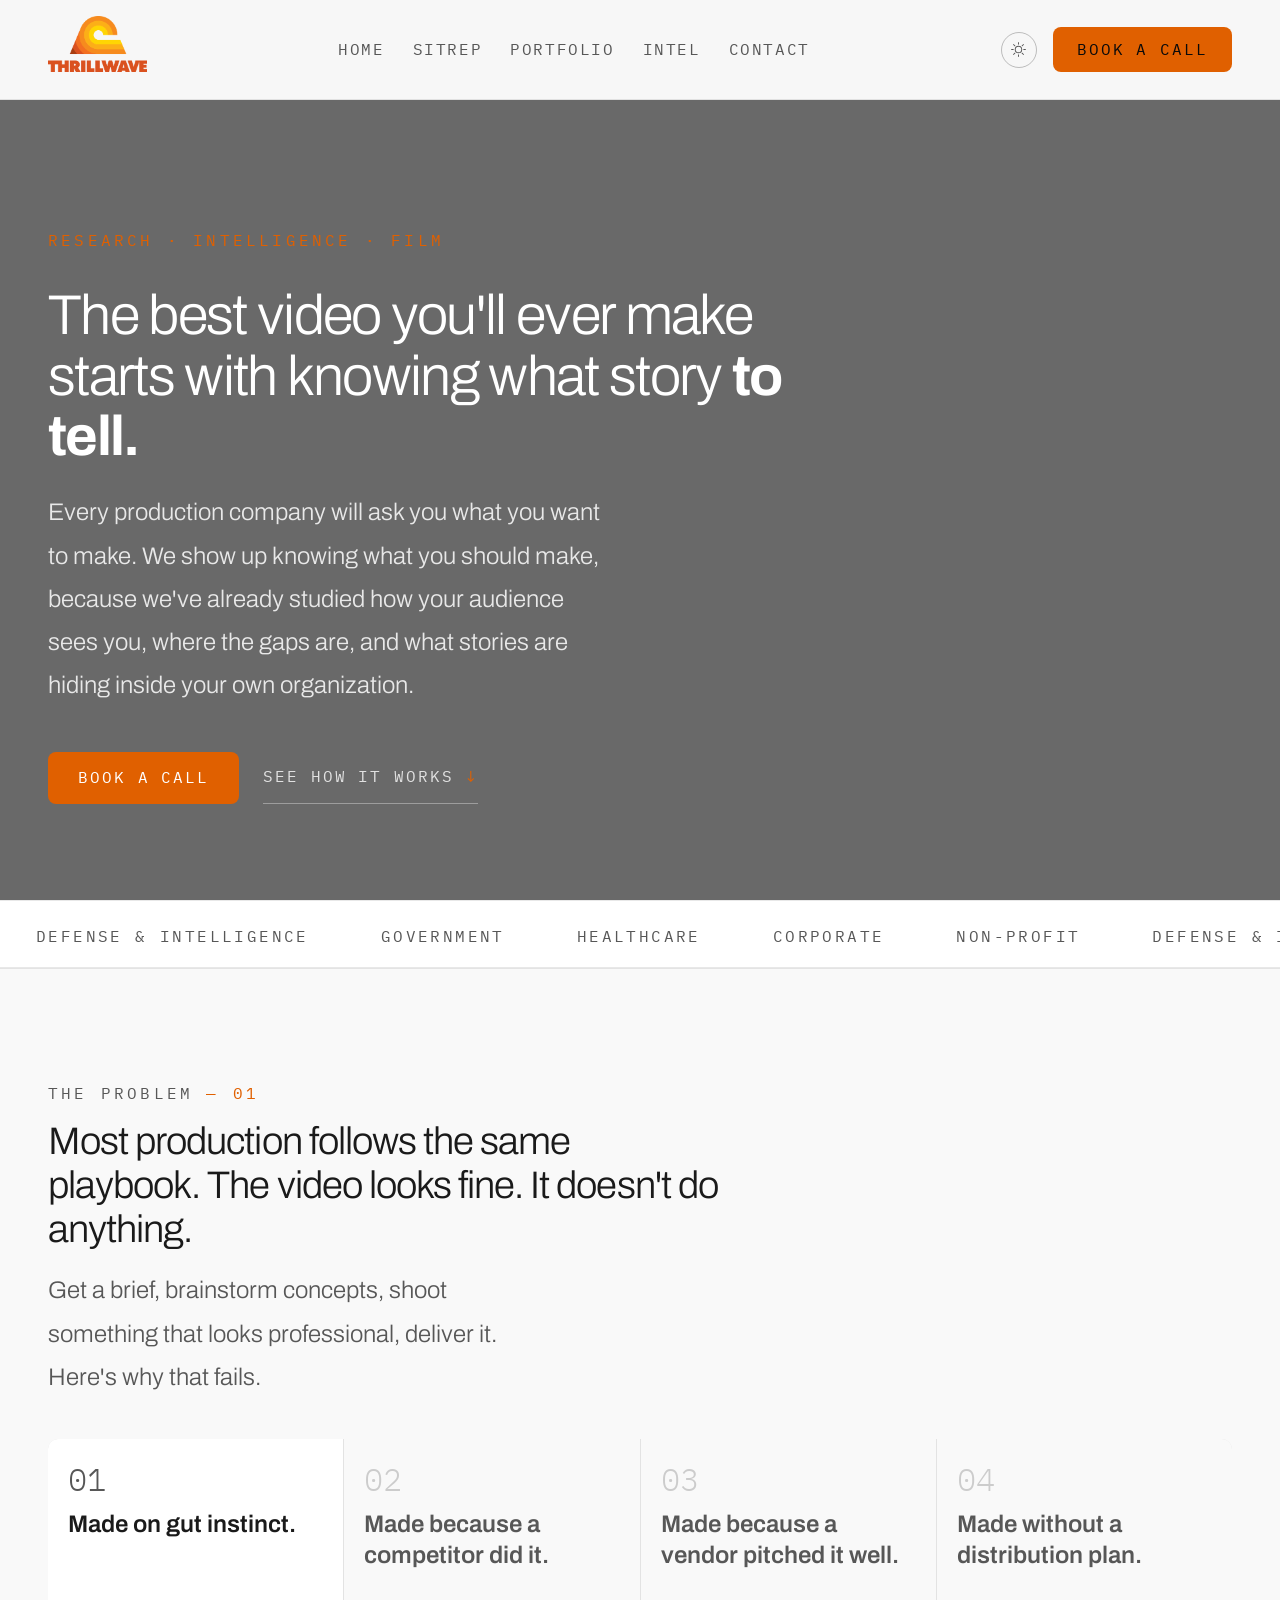
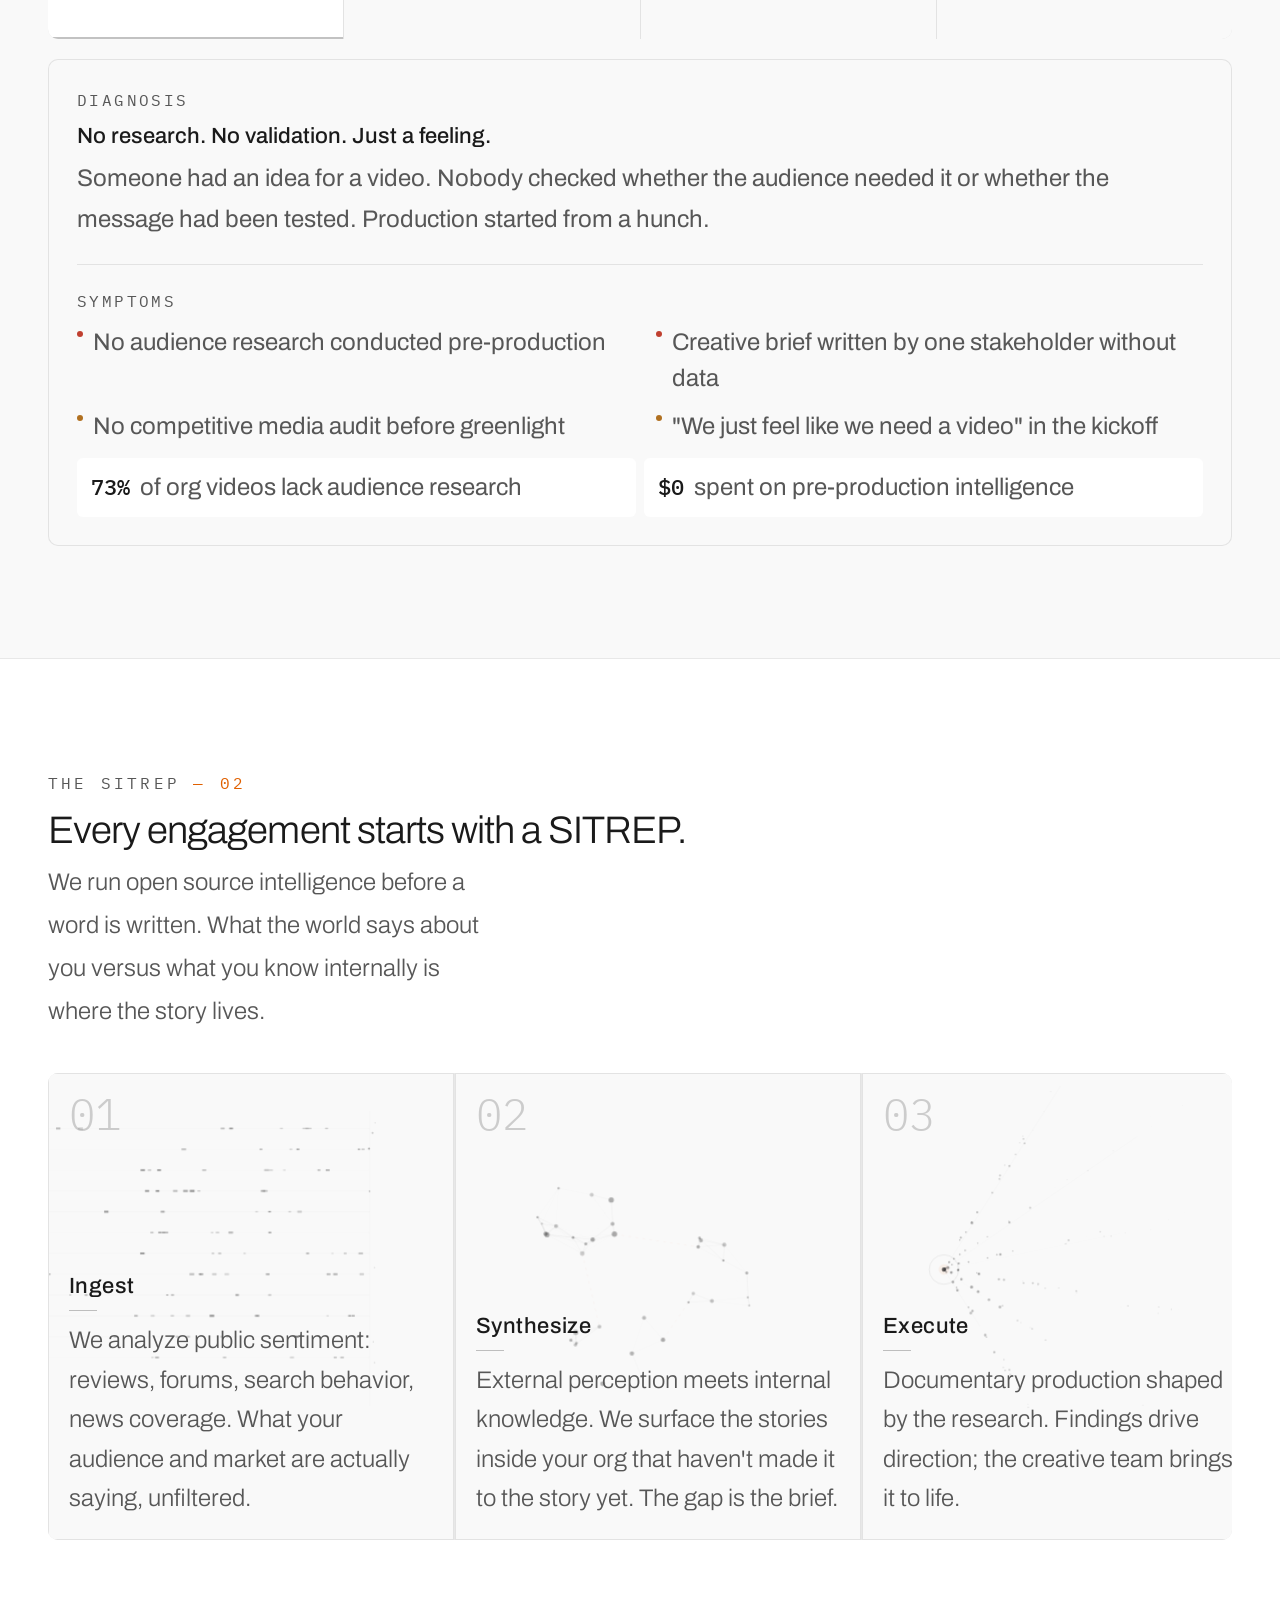
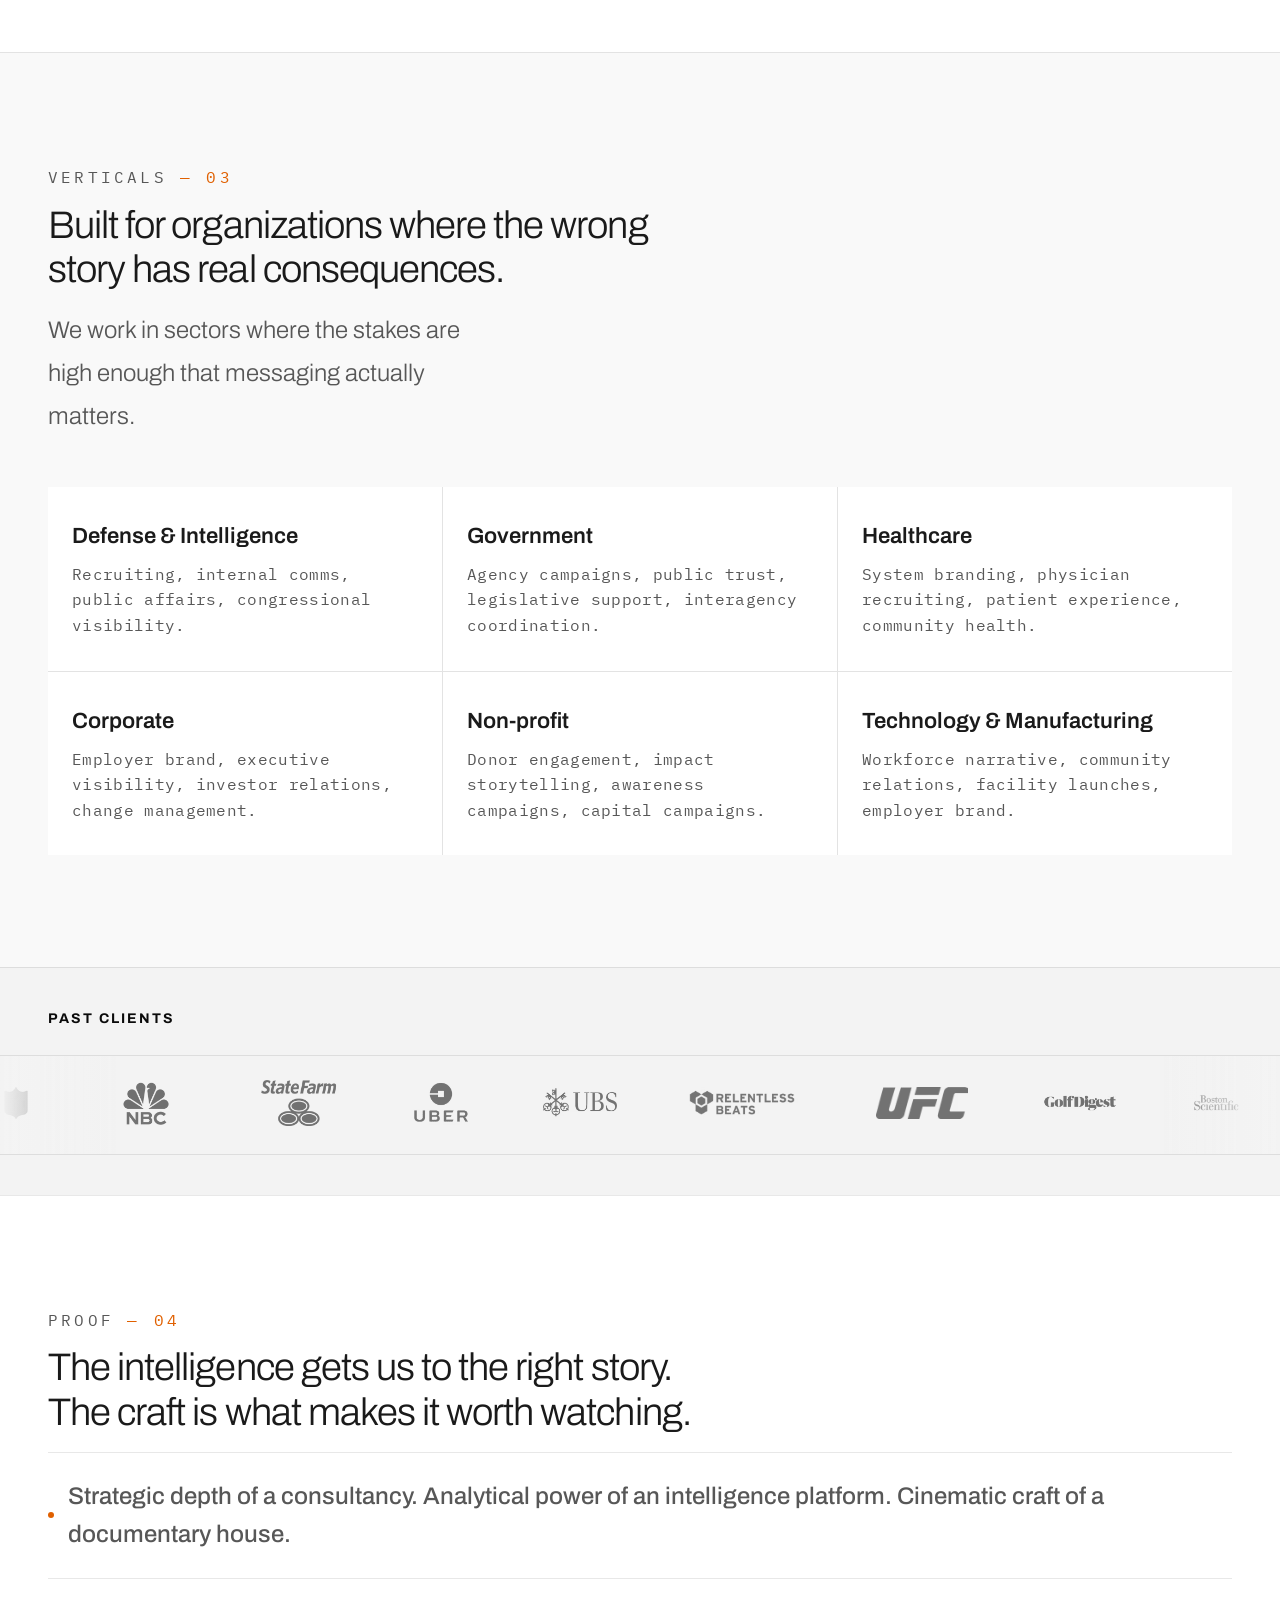
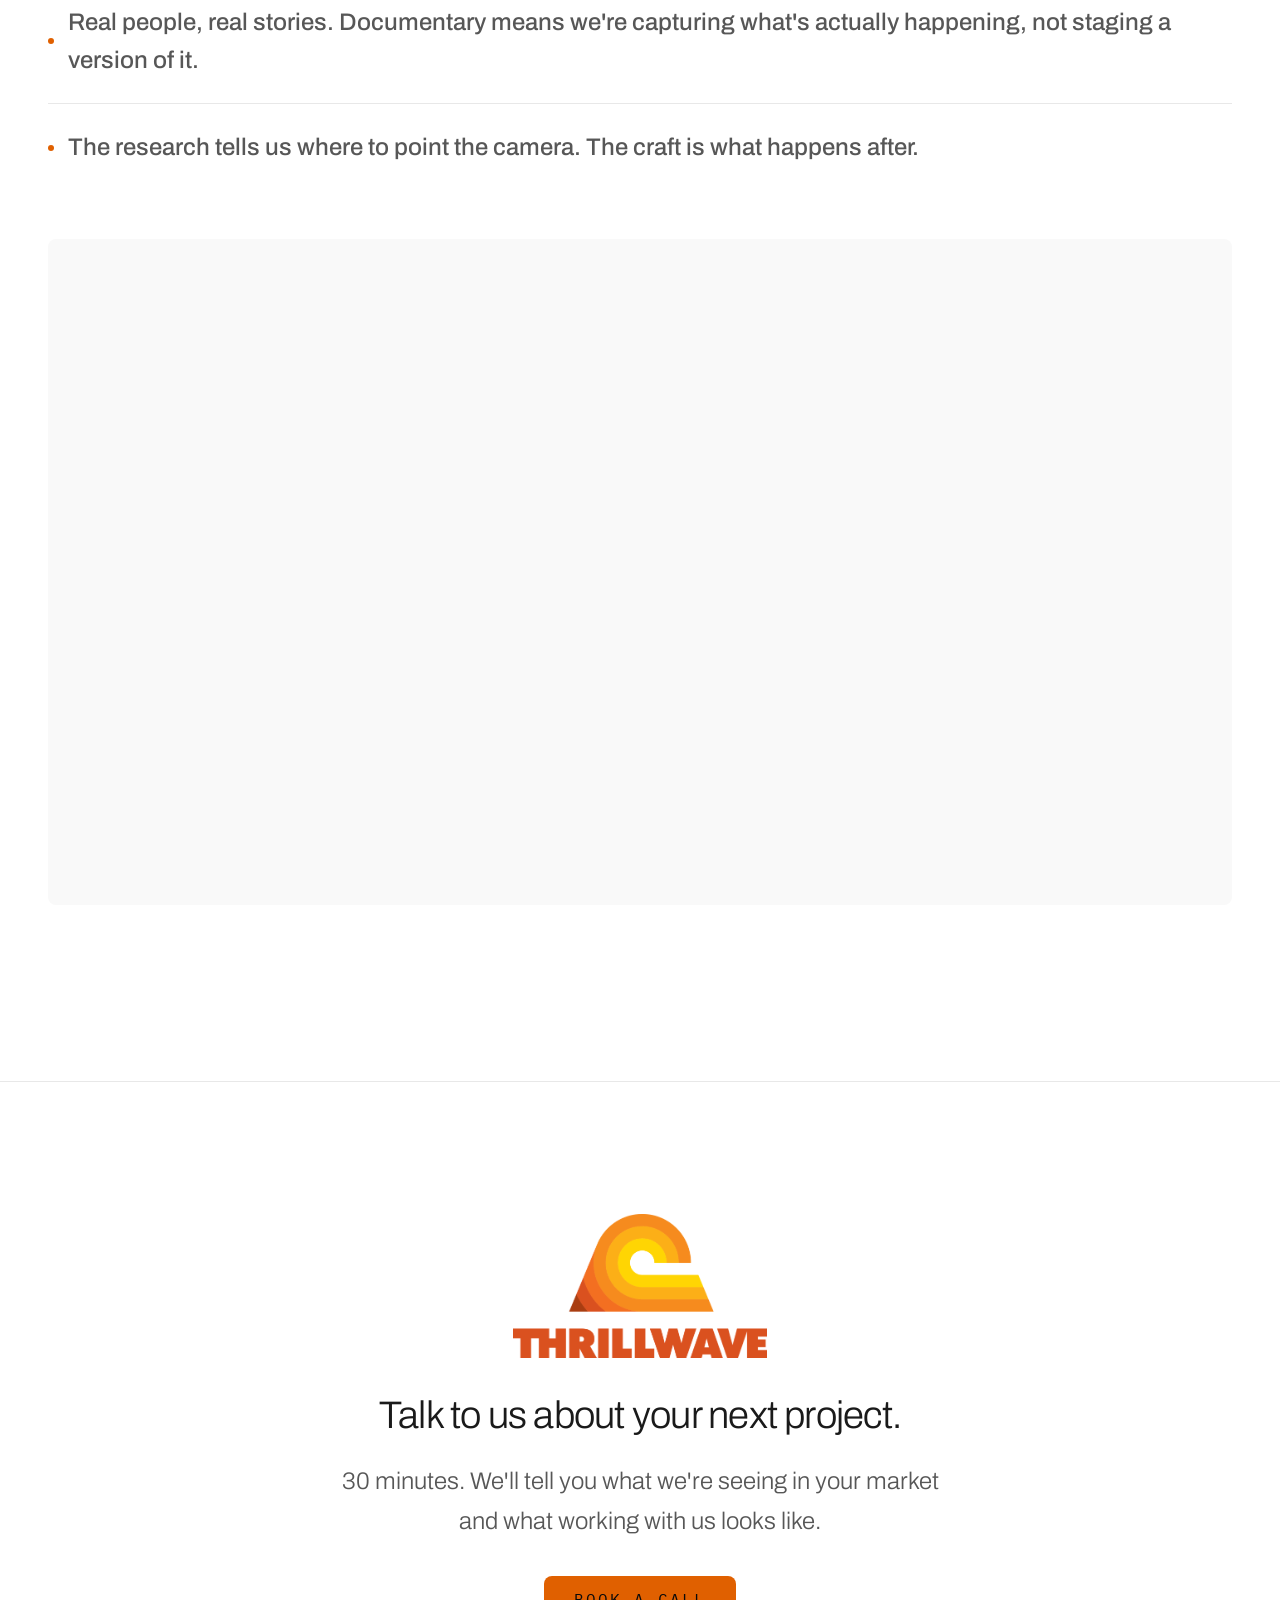
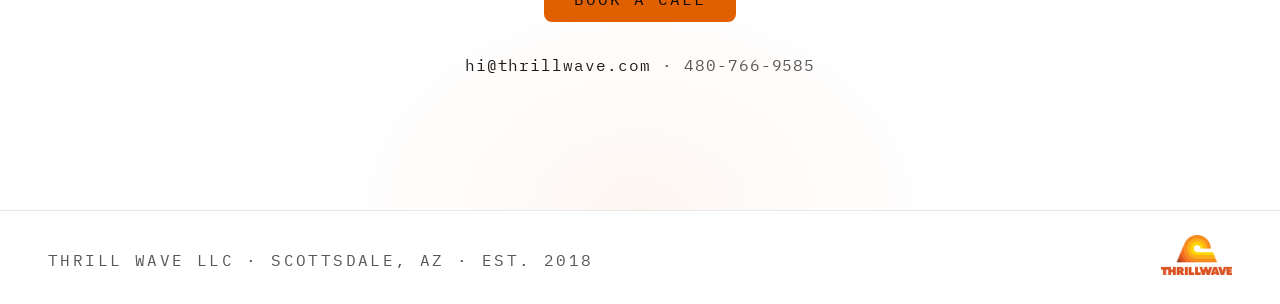
==== commit bfb0a323: "Logo sizes, ticker label positioning, light mode hero buttons - Past clients label: sits in light-gr" ====
--- a/index.html
+++ b/index.html
@@ -205,38 +205,40 @@
     </section>
 
     <!-- CLIENT LOGO TICKER -->
-    <div class="client-ticker-wrap">
+    <div class="client-ticker-section">
       <div class="client-ticker-label">Past clients</div>
+      <div class="client-ticker-wrap">
       <div class="client-ticker" aria-label="Clients">
         <div class="client-ticker-track">
           <img src="assets/logos/clients/nfl.png"              alt="NFL"                   class="client-logo">
-          <img src="assets/logos/clients/nbc.avif"              alt="NBC"                   class="client-logo">
-          <img src="assets/logos/clients/state-farm.avif"       alt="State Farm"            class="client-logo">
-          <img src="assets/logos/clients/uber.avif"             alt="Uber"                  class="client-logo">
+          <img src="assets/logos/clients/nbc.avif"              alt="NBC"                   class="client-logo logo-lg">
+          <img src="assets/logos/clients/state-farm.avif"       alt="State Farm"            class="client-logo logo-lg">
+          <img src="assets/logos/clients/uber.avif"             alt="Uber"                  class="client-logo logo-lg">
           <img src="assets/logos/clients/ubs.avif"              alt="UBS"                   class="client-logo">
           <img src="assets/logos/clients/red-bull.avif"         alt="Red Bull"              class="client-logo">
           <img src="assets/logos/clients/ufc.avif"              alt="UFC"                   class="client-logo">
-          <img src="assets/logos/clients/golf-digest.avif"      alt="Golf Digest"           class="client-logo">
-          <img src="assets/logos/clients/boston-scientific.avif" alt="Boston Scientific"    class="client-logo">
+          <img src="assets/logos/clients/golf-digest.avif"      alt="Golf Digest"           class="client-logo logo-lg">
+          <img src="assets/logos/clients/boston-scientific.avif" alt="Boston Scientific"    class="client-logo logo-lg">
           <img src="assets/logos/clients/thermo-fisher.avif"    alt="Thermo Fisher"         class="client-logo">
           <img src="assets/logos/clients/1st-bank.avif"         alt="1st Bank"             class="client-logo">
-          <img src="assets/logos/clients/aura.avif"             alt="Aura"                  class="client-logo">
+          <img src="assets/logos/clients/aura.avif"             alt="Aura"                  class="client-logo logo-lg">
           <!-- Duplicate set for seamless loop -->
           <img src="assets/logos/clients/nfl.png"              alt="" aria-hidden="true"   class="client-logo">
-          <img src="assets/logos/clients/nbc.avif"              alt="" aria-hidden="true"   class="client-logo">
-          <img src="assets/logos/clients/state-farm.avif"       alt="" aria-hidden="true"   class="client-logo">
-          <img src="assets/logos/clients/uber.avif"             alt="" aria-hidden="true"   class="client-logo">
+          <img src="assets/logos/clients/nbc.avif"              alt="" aria-hidden="true"   class="client-logo logo-lg">
+          <img src="assets/logos/clients/state-farm.avif"       alt="" aria-hidden="true"   class="client-logo logo-lg">
+          <img src="assets/logos/clients/uber.avif"             alt="" aria-hidden="true"   class="client-logo logo-lg">
           <img src="assets/logos/clients/ubs.avif"              alt="" aria-hidden="true"   class="client-logo">
           <img src="assets/logos/clients/red-bull.avif"         alt="" aria-hidden="true"   class="client-logo">
           <img src="assets/logos/clients/ufc.avif"              alt="" aria-hidden="true"   class="client-logo">
-          <img src="assets/logos/clients/golf-digest.avif"      alt="" aria-hidden="true"   class="client-logo">
-          <img src="assets/logos/clients/boston-scientific.avif" alt="" aria-hidden="true"  class="client-logo">
+          <img src="assets/logos/clients/golf-digest.avif"      alt="" aria-hidden="true"   class="client-logo logo-lg">
+          <img src="assets/logos/clients/boston-scientific.avif" alt="" aria-hidden="true"  class="client-logo logo-lg">
           <img src="assets/logos/clients/thermo-fisher.avif"    alt="" aria-hidden="true"   class="client-logo">
           <img src="assets/logos/clients/1st-bank.avif"         alt="" aria-hidden="true"   class="client-logo">
-          <img src="assets/logos/clients/aura.avif"             alt="" aria-hidden="true"   class="client-logo">
-        </div>
-      </div>
-    </div>
+          <img src="assets/logos/clients/aura.avif"             alt="" aria-hidden="true"   class="client-logo logo-lg">
+        </div>
+      </div>
+      </div><!-- /.client-ticker-wrap -->
+    </div><!-- /.client-ticker-section -->
 
     <!-- PROOF -->
     <section class="proof" id="proof">
--- a/styles.css
+++ b/styles.css
@@ -81,6 +81,18 @@
 }
 .hero-video .hero-sub {
   color: rgba(255, 255, 255, 0.85);
+}
+/* Hero video CTA buttons — force white style over video in light mode */
+html[data-theme="light"] .hero-video .btn-w {
+  color: #ffffff;
+}
+html[data-theme="light"] .hero-video .btn-g {
+  color: rgba(255, 255, 255, 0.8);
+  border-bottom-color: rgba(255, 255, 255, 0.35);
+}
+html[data-theme="light"] .hero-video .btn-g:hover {
+  color: #ffffff;
+  border-bottom-color: var(--orange);
 }
 /* Solid-background hero sections in light mode — no shadows */
 html[data-theme="light"] .hero-eyebrow,
@@ -949,6 +961,20 @@
 }
 
 /* === CLIENT LOGO TICKER === */
+.client-ticker-section {
+  background: var(--near-black);
+  border-top: 1px solid var(--border);
+  padding-bottom: 40px;
+}
+.client-ticker-label {
+  font-family: "Archivo", sans-serif;
+  font-size: 14px;
+  font-weight: 700;
+  letter-spacing: 0.14em;
+  text-transform: uppercase;
+  color: var(--white);
+  padding: 40px 48px 24px;
+}
 .client-ticker-wrap {
   background: #0a0a0a;
   border-top: 1px solid rgba(255, 255, 255, 0.06);
@@ -956,14 +982,6 @@
   padding: 24px 0 28px;
   overflow: hidden;
   position: relative;
-}
-.client-ticker-label {
-  font-family: "IBM Plex Mono", monospace;
-  font-size: 10px;
-  letter-spacing: 0.2em;
-  text-transform: uppercase;
-  color: rgba(255, 255, 255, 0.25);
-  padding: 0 0 16px 40px;
 }
 /* Fade edges */
 .client-ticker-wrap::before,
@@ -1007,6 +1025,9 @@
   filter: grayscale(1) brightness(3) opacity(0.4);
   transition: filter 0.25s;
 }
+.client-logo.logo-lg {
+  height: 46px;
+}
 .client-logo:hover {
   filter: grayscale(1) brightness(3) opacity(0.75);
 }
@@ -1014,20 +1035,23 @@
   from { transform: translateX(0); }
   to   { transform: translateX(-50%); }
 }
-/* Light mode ticker — white background, dark logos */
+/* Light mode ticker — light bg matching verticals, dark logos */
+html[data-theme="light"] .client-ticker-section {
+  background: #f3f3f3;
+}
+html[data-theme="light"] .client-ticker-label {
+  color: #0a0a0a;
+}
 html[data-theme="light"] .client-ticker-wrap {
-  background: #ffffff;
-  border-top: 1px solid rgba(0, 0, 0, 0.07);
-  border-bottom: 1px solid rgba(0, 0, 0, 0.07);
+  background: #f3f3f3;
+  border-top: 1px solid rgba(0, 0, 0, 0.09);
+  border-bottom: 1px solid rgba(0, 0, 0, 0.09);
 }
 html[data-theme="light"] .client-ticker-wrap::before {
-  background: linear-gradient(to right, #ffffff, transparent);
+  background: linear-gradient(to right, #f3f3f3, transparent);
 }
 html[data-theme="light"] .client-ticker-wrap::after {
-  background: linear-gradient(to left, #ffffff, transparent);
-}
-html[data-theme="light"] .client-ticker-label {
-  color: rgba(0, 0, 0, 0.3);
+  background: linear-gradient(to left, #f3f3f3, transparent);
 }
 html[data-theme="light"] .client-logo {
   filter: grayscale(1) invert(1) brightness(0.15) opacity(0.55);
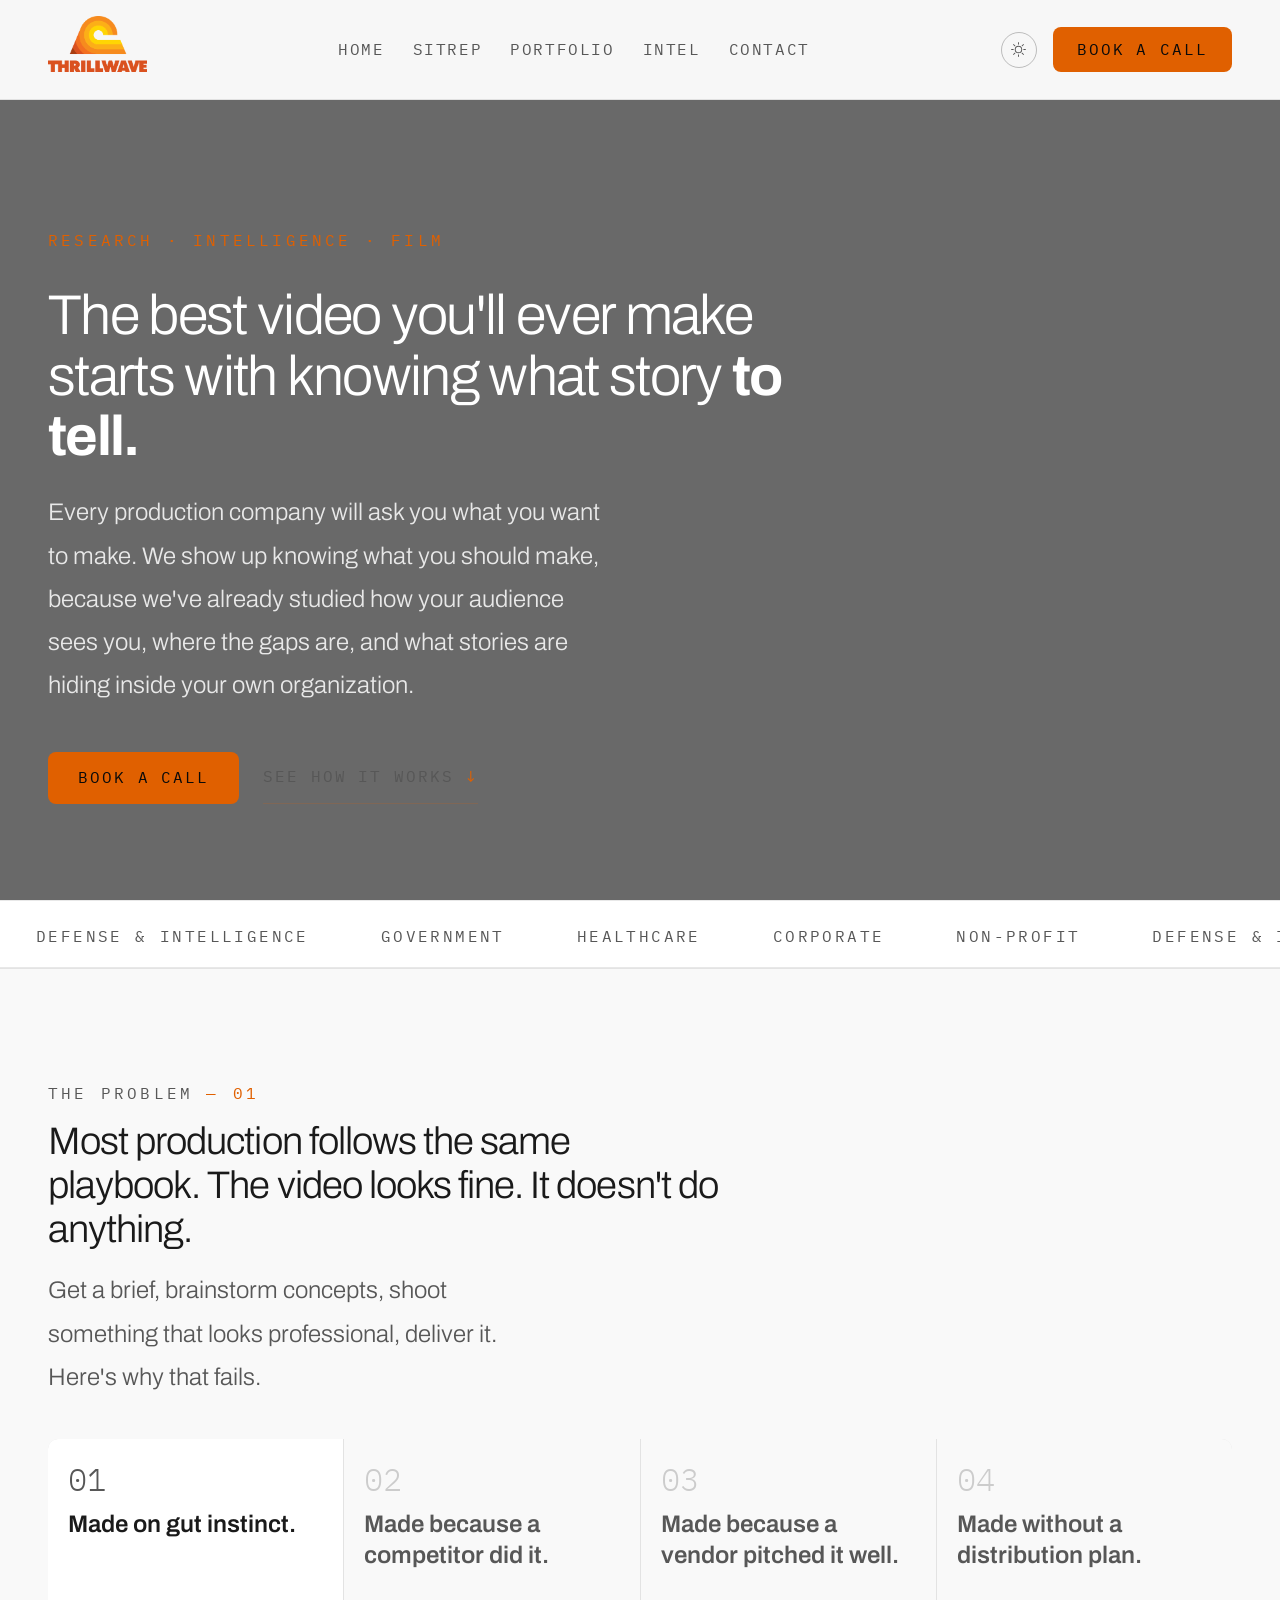
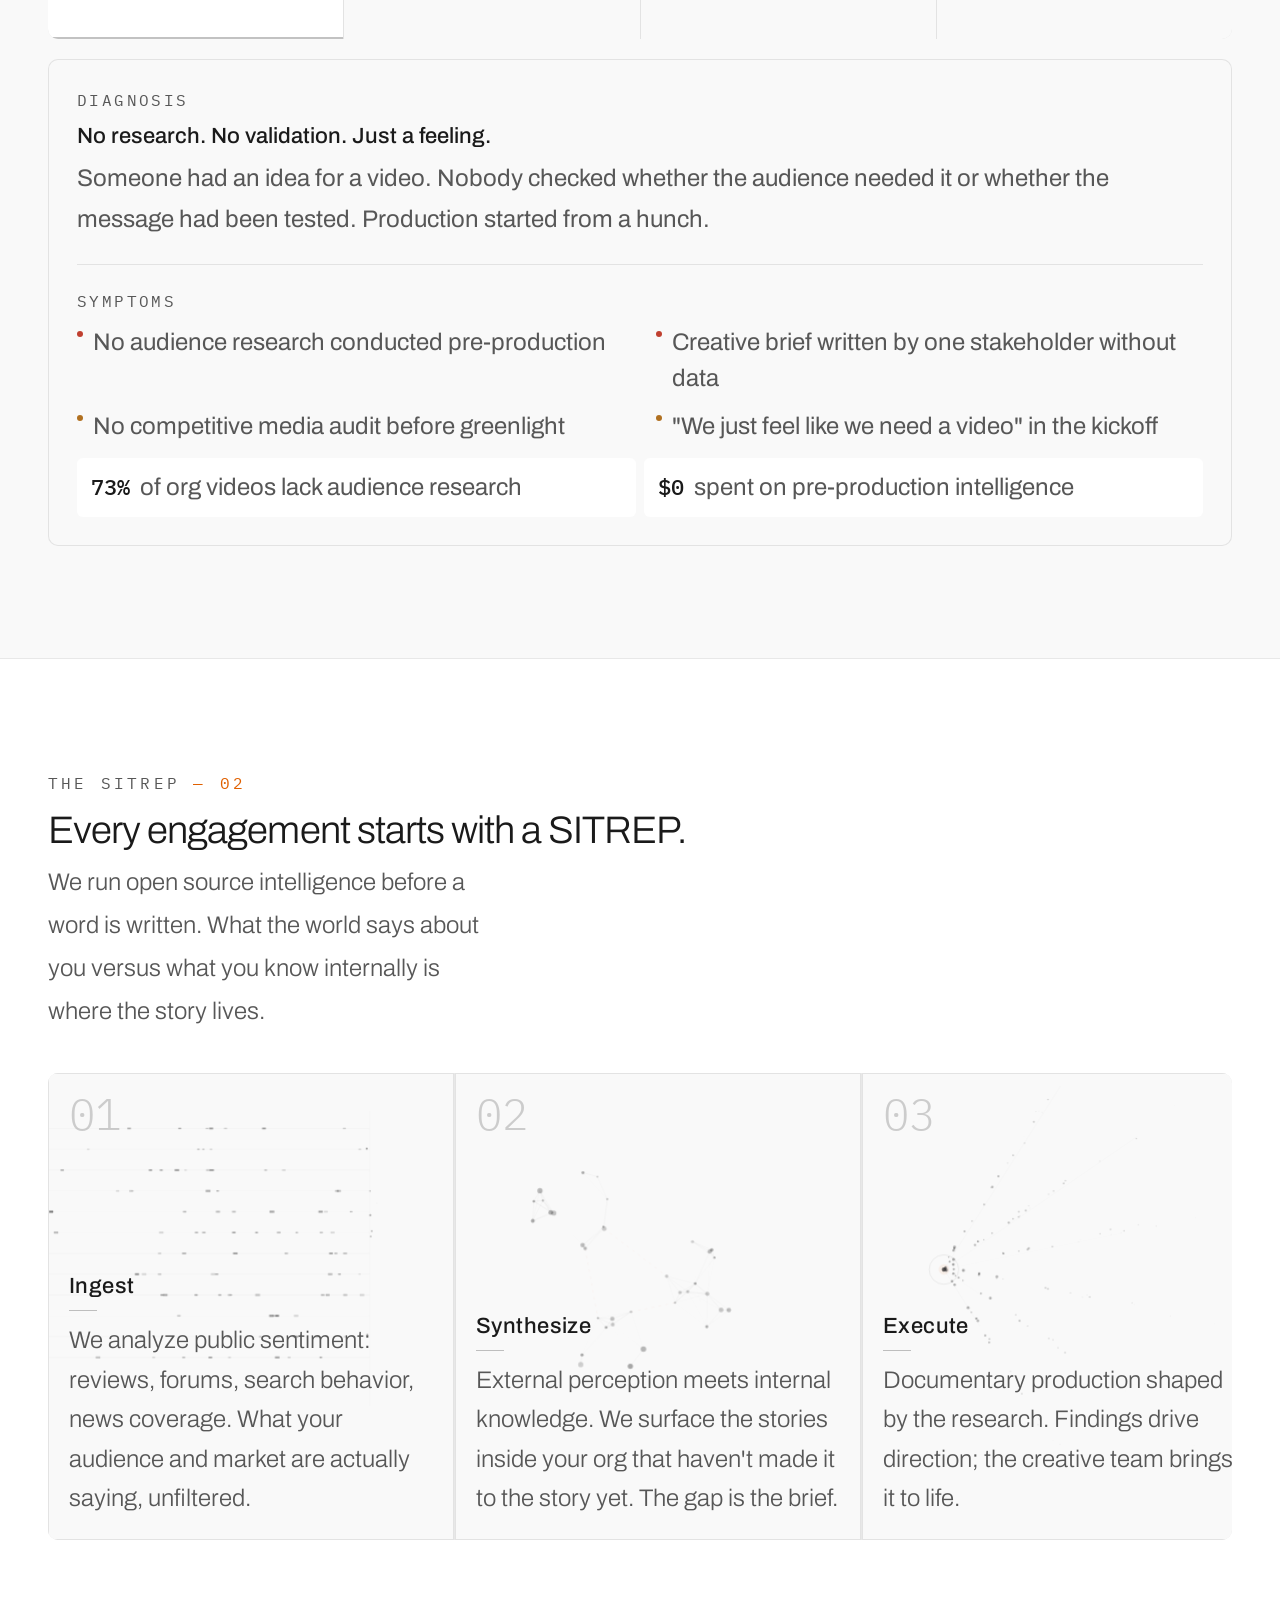
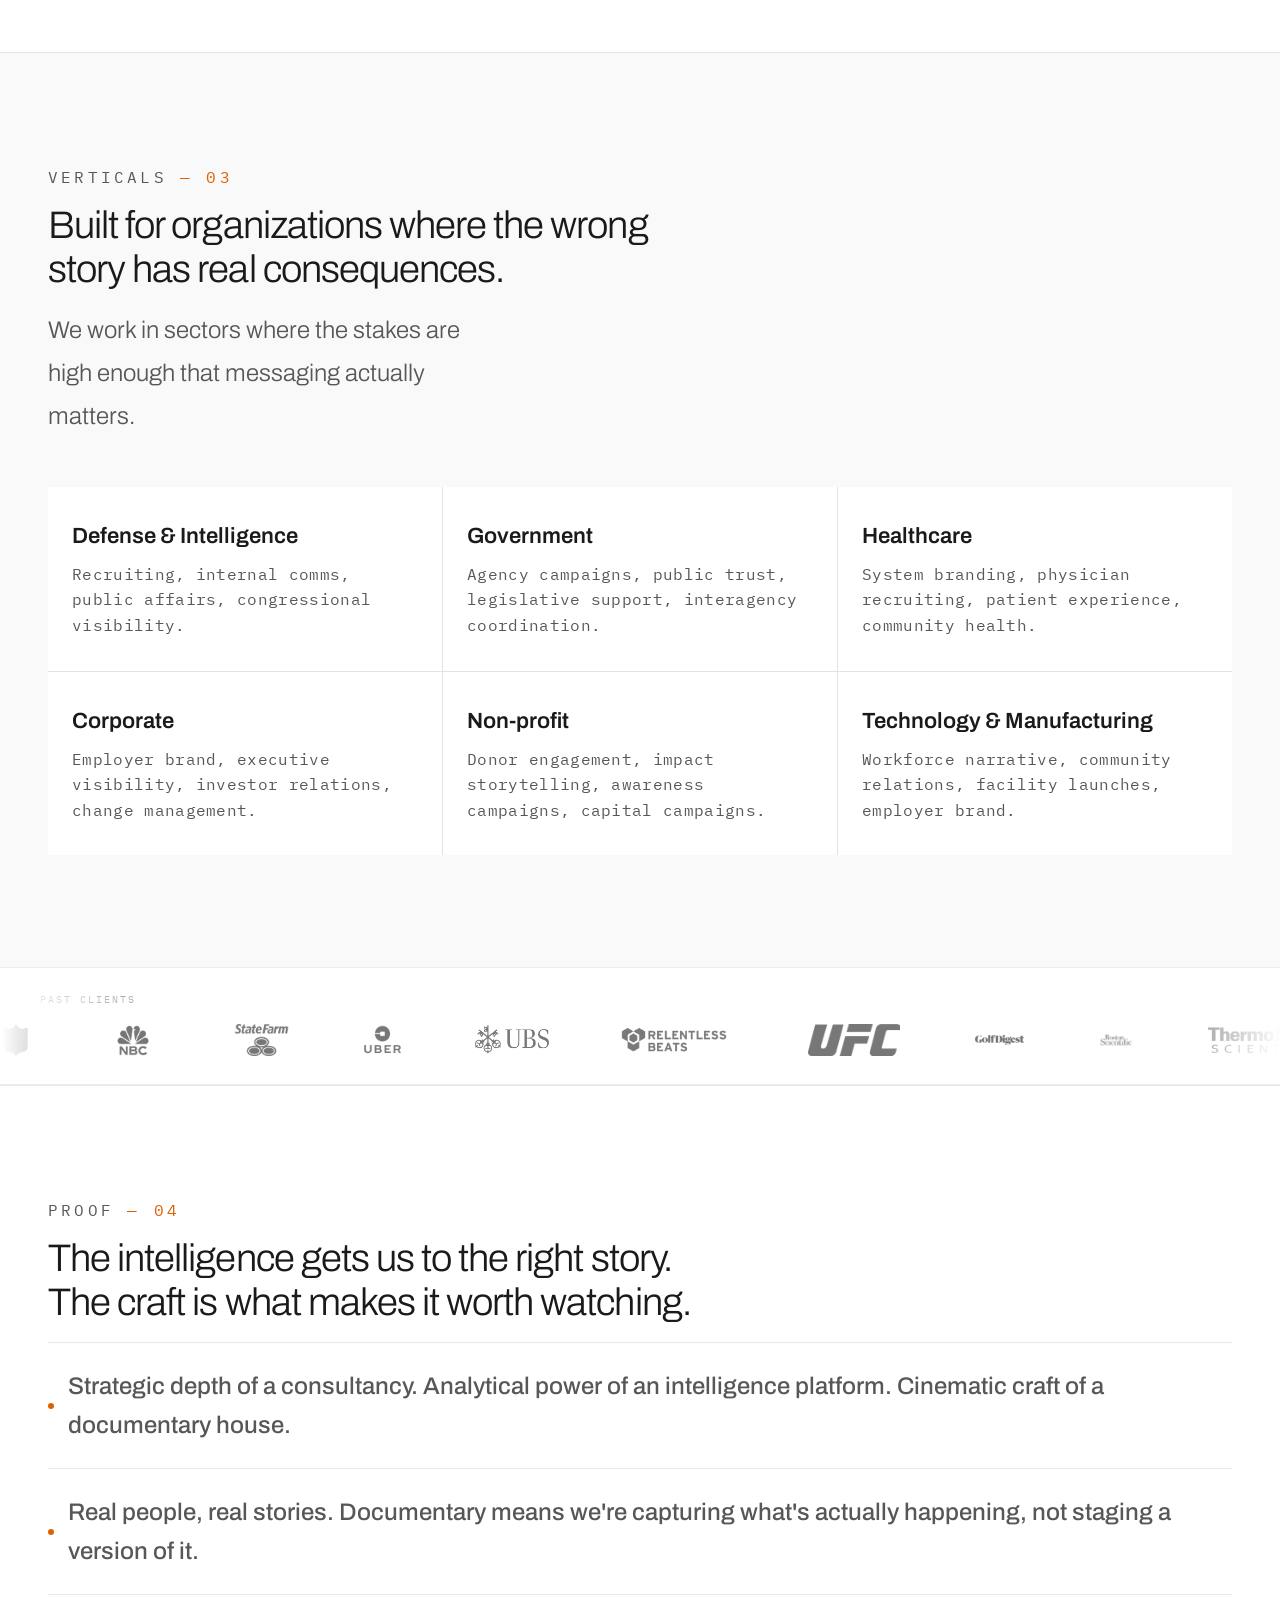
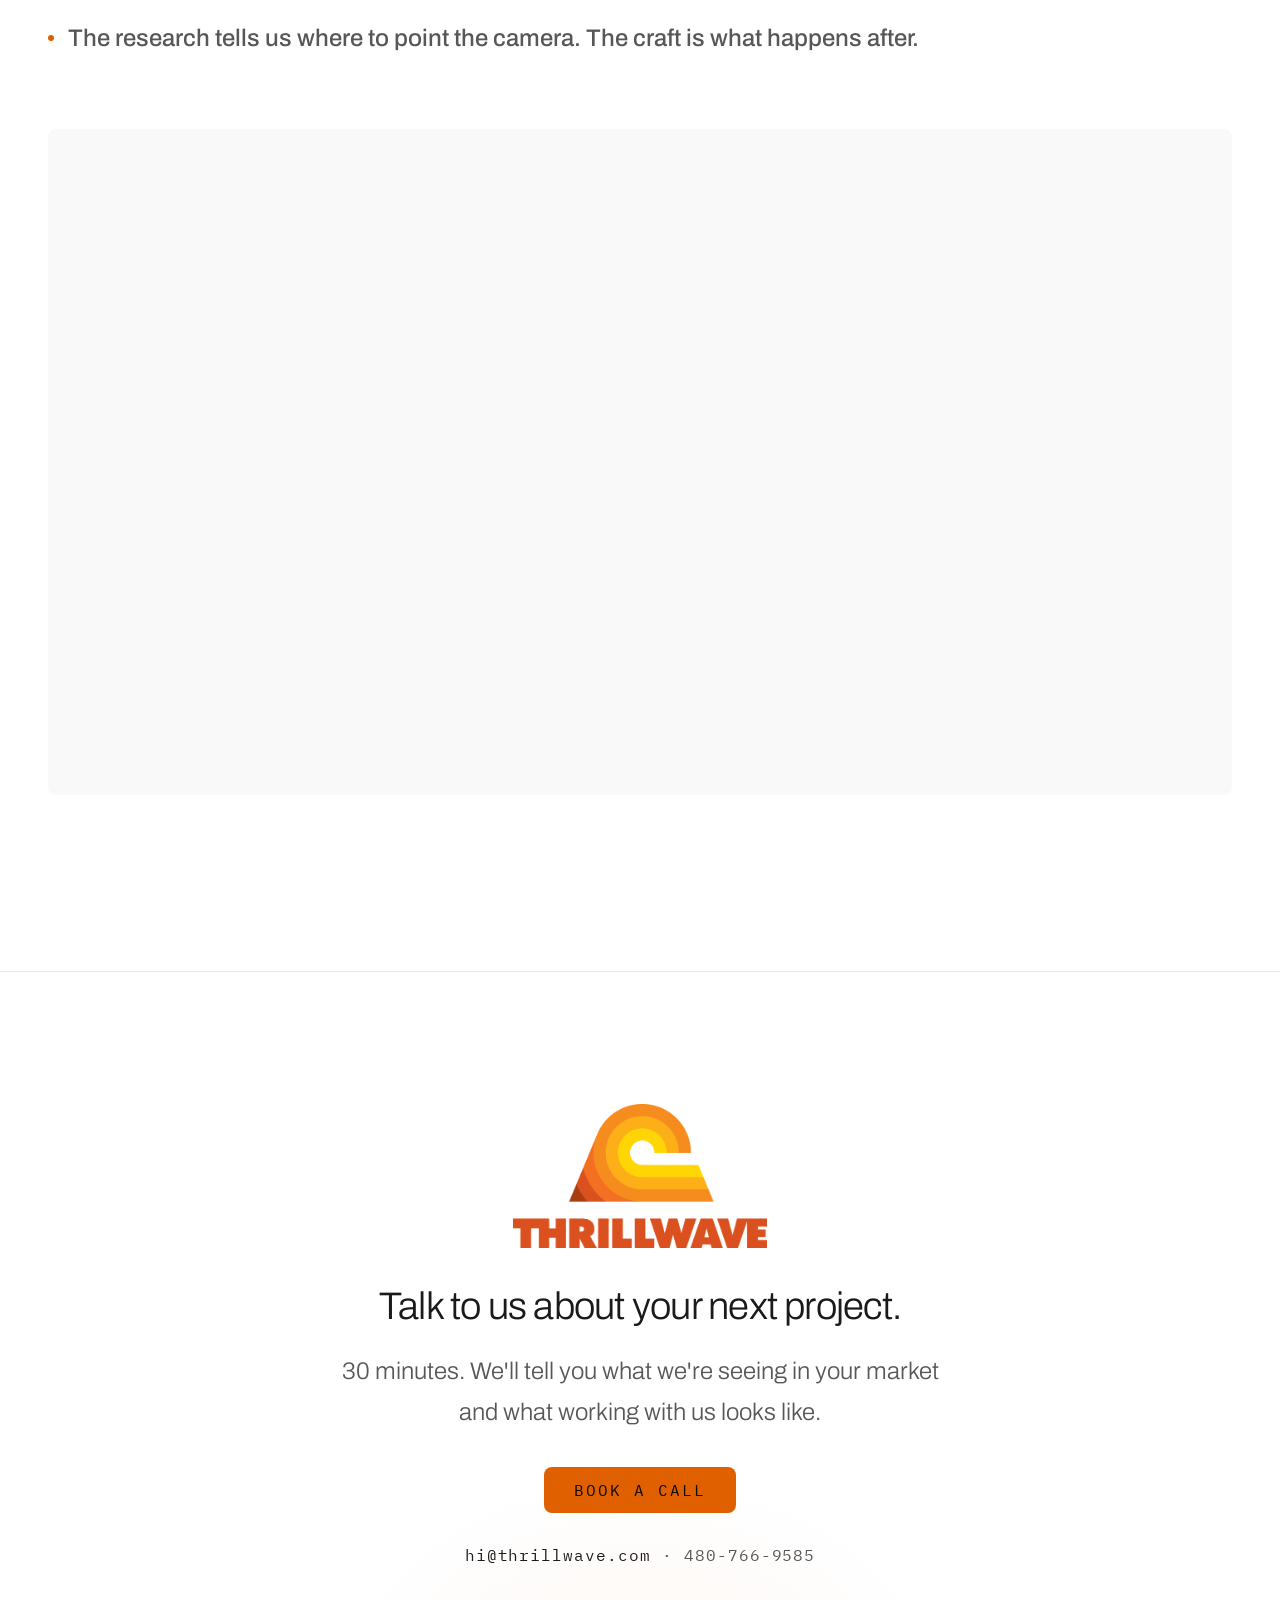
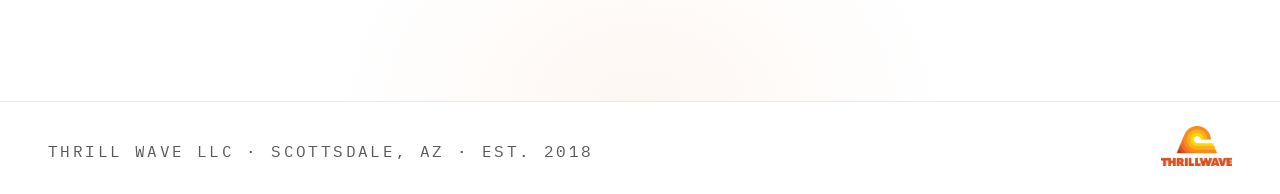
==== commit 9205d8fb: "Logo sizes, ticker label outside strip, light mode hero buttons - Past clients label moved above dar" ====
--- a/index.html
+++ b/index.html
@@ -205,40 +205,38 @@
     </section>
 
     <!-- CLIENT LOGO TICKER -->
-    <div class="client-ticker-section">
+    <div class="client-ticker-wrap">
       <div class="client-ticker-label">Past clients</div>
-      <div class="client-ticker-wrap">
       <div class="client-ticker" aria-label="Clients">
         <div class="client-ticker-track">
           <img src="assets/logos/clients/nfl.png"              alt="NFL"                   class="client-logo">
-          <img src="assets/logos/clients/nbc.avif"              alt="NBC"                   class="client-logo logo-lg">
-          <img src="assets/logos/clients/state-farm.avif"       alt="State Farm"            class="client-logo logo-lg">
-          <img src="assets/logos/clients/uber.avif"             alt="Uber"                  class="client-logo logo-lg">
+          <img src="assets/logos/clients/nbc.avif"              alt="NBC"                   class="client-logo">
+          <img src="assets/logos/clients/state-farm.avif"       alt="State Farm"            class="client-logo">
+          <img src="assets/logos/clients/uber.avif"             alt="Uber"                  class="client-logo">
           <img src="assets/logos/clients/ubs.avif"              alt="UBS"                   class="client-logo">
           <img src="assets/logos/clients/red-bull.avif"         alt="Red Bull"              class="client-logo">
           <img src="assets/logos/clients/ufc.avif"              alt="UFC"                   class="client-logo">
-          <img src="assets/logos/clients/golf-digest.avif"      alt="Golf Digest"           class="client-logo logo-lg">
-          <img src="assets/logos/clients/boston-scientific.avif" alt="Boston Scientific"    class="client-logo logo-lg">
+          <img src="assets/logos/clients/golf-digest.avif"      alt="Golf Digest"           class="client-logo">
+          <img src="assets/logos/clients/boston-scientific.avif" alt="Boston Scientific"    class="client-logo">
           <img src="assets/logos/clients/thermo-fisher.avif"    alt="Thermo Fisher"         class="client-logo">
           <img src="assets/logos/clients/1st-bank.avif"         alt="1st Bank"             class="client-logo">
-          <img src="assets/logos/clients/aura.avif"             alt="Aura"                  class="client-logo logo-lg">
+          <img src="assets/logos/clients/aura.avif"             alt="Aura"                  class="client-logo">
           <!-- Duplicate set for seamless loop -->
           <img src="assets/logos/clients/nfl.png"              alt="" aria-hidden="true"   class="client-logo">
-          <img src="assets/logos/clients/nbc.avif"              alt="" aria-hidden="true"   class="client-logo logo-lg">
-          <img src="assets/logos/clients/state-farm.avif"       alt="" aria-hidden="true"   class="client-logo logo-lg">
-          <img src="assets/logos/clients/uber.avif"             alt="" aria-hidden="true"   class="client-logo logo-lg">
+          <img src="assets/logos/clients/nbc.avif"              alt="" aria-hidden="true"   class="client-logo">
+          <img src="assets/logos/clients/state-farm.avif"       alt="" aria-hidden="true"   class="client-logo">
+          <img src="assets/logos/clients/uber.avif"             alt="" aria-hidden="true"   class="client-logo">
           <img src="assets/logos/clients/ubs.avif"              alt="" aria-hidden="true"   class="client-logo">
           <img src="assets/logos/clients/red-bull.avif"         alt="" aria-hidden="true"   class="client-logo">
           <img src="assets/logos/clients/ufc.avif"              alt="" aria-hidden="true"   class="client-logo">
-          <img src="assets/logos/clients/golf-digest.avif"      alt="" aria-hidden="true"   class="client-logo logo-lg">
-          <img src="assets/logos/clients/boston-scientific.avif" alt="" aria-hidden="true"  class="client-logo logo-lg">
+          <img src="assets/logos/clients/golf-digest.avif"      alt="" aria-hidden="true"   class="client-logo">
+          <img src="assets/logos/clients/boston-scientific.avif" alt="" aria-hidden="true"  class="client-logo">
           <img src="assets/logos/clients/thermo-fisher.avif"    alt="" aria-hidden="true"   class="client-logo">
           <img src="assets/logos/clients/1st-bank.avif"         alt="" aria-hidden="true"   class="client-logo">
-          <img src="assets/logos/clients/aura.avif"             alt="" aria-hidden="true"   class="client-logo logo-lg">
-        </div>
-      </div>
-      </div><!-- /.client-ticker-wrap -->
-    </div><!-- /.client-ticker-section -->
+          <img src="assets/logos/clients/aura.avif"             alt="" aria-hidden="true"   class="client-logo">
+        </div>
+      </div>
+    </div>
 
     <!-- PROOF -->
     <section class="proof" id="proof">
--- a/styles.css
+++ b/styles.css
@@ -81,18 +81,6 @@
 }
 .hero-video .hero-sub {
   color: rgba(255, 255, 255, 0.85);
-}
-/* Hero video CTA buttons — force white style over video in light mode */
-html[data-theme="light"] .hero-video .btn-w {
-  color: #ffffff;
-}
-html[data-theme="light"] .hero-video .btn-g {
-  color: rgba(255, 255, 255, 0.8);
-  border-bottom-color: rgba(255, 255, 255, 0.35);
-}
-html[data-theme="light"] .hero-video .btn-g:hover {
-  color: #ffffff;
-  border-bottom-color: var(--orange);
 }
 /* Solid-background hero sections in light mode — no shadows */
 html[data-theme="light"] .hero-eyebrow,
@@ -961,20 +949,6 @@
 }
 
 /* === CLIENT LOGO TICKER === */
-.client-ticker-section {
-  background: var(--near-black);
-  border-top: 1px solid var(--border);
-  padding-bottom: 40px;
-}
-.client-ticker-label {
-  font-family: "Archivo", sans-serif;
-  font-size: 14px;
-  font-weight: 700;
-  letter-spacing: 0.14em;
-  text-transform: uppercase;
-  color: var(--white);
-  padding: 40px 48px 24px;
-}
 .client-ticker-wrap {
   background: #0a0a0a;
   border-top: 1px solid rgba(255, 255, 255, 0.06);
@@ -982,6 +956,14 @@
   padding: 24px 0 28px;
   overflow: hidden;
   position: relative;
+}
+.client-ticker-label {
+  font-family: "IBM Plex Mono", monospace;
+  font-size: 10px;
+  letter-spacing: 0.2em;
+  text-transform: uppercase;
+  color: rgba(255, 255, 255, 0.25);
+  padding: 0 0 16px 40px;
 }
 /* Fade edges */
 .client-ticker-wrap::before,
@@ -1025,9 +1007,6 @@
   filter: grayscale(1) brightness(3) opacity(0.4);
   transition: filter 0.25s;
 }
-.client-logo.logo-lg {
-  height: 46px;
-}
 .client-logo:hover {
   filter: grayscale(1) brightness(3) opacity(0.75);
 }
@@ -1035,23 +1014,20 @@
   from { transform: translateX(0); }
   to   { transform: translateX(-50%); }
 }
-/* Light mode ticker — light bg matching verticals, dark logos */
-html[data-theme="light"] .client-ticker-section {
-  background: #f3f3f3;
+/* Light mode ticker — white background, dark logos */
+html[data-theme="light"] .client-ticker-wrap {
+  background: #ffffff;
+  border-top: 1px solid rgba(0, 0, 0, 0.07);
+  border-bottom: 1px solid rgba(0, 0, 0, 0.07);
+}
+html[data-theme="light"] .client-ticker-wrap::before {
+  background: linear-gradient(to right, #ffffff, transparent);
+}
+html[data-theme="light"] .client-ticker-wrap::after {
+  background: linear-gradient(to left, #ffffff, transparent);
 }
 html[data-theme="light"] .client-ticker-label {
-  color: #0a0a0a;
-}
-html[data-theme="light"] .client-ticker-wrap {
-  background: #f3f3f3;
-  border-top: 1px solid rgba(0, 0, 0, 0.09);
-  border-bottom: 1px solid rgba(0, 0, 0, 0.09);
-}
-html[data-theme="light"] .client-ticker-wrap::before {
-  background: linear-gradient(to right, #f3f3f3, transparent);
-}
-html[data-theme="light"] .client-ticker-wrap::after {
-  background: linear-gradient(to left, #f3f3f3, transparent);
+  color: rgba(0, 0, 0, 0.3);
 }
 html[data-theme="light"] .client-logo {
   filter: grayscale(1) invert(1) brightness(0.15) opacity(0.55);
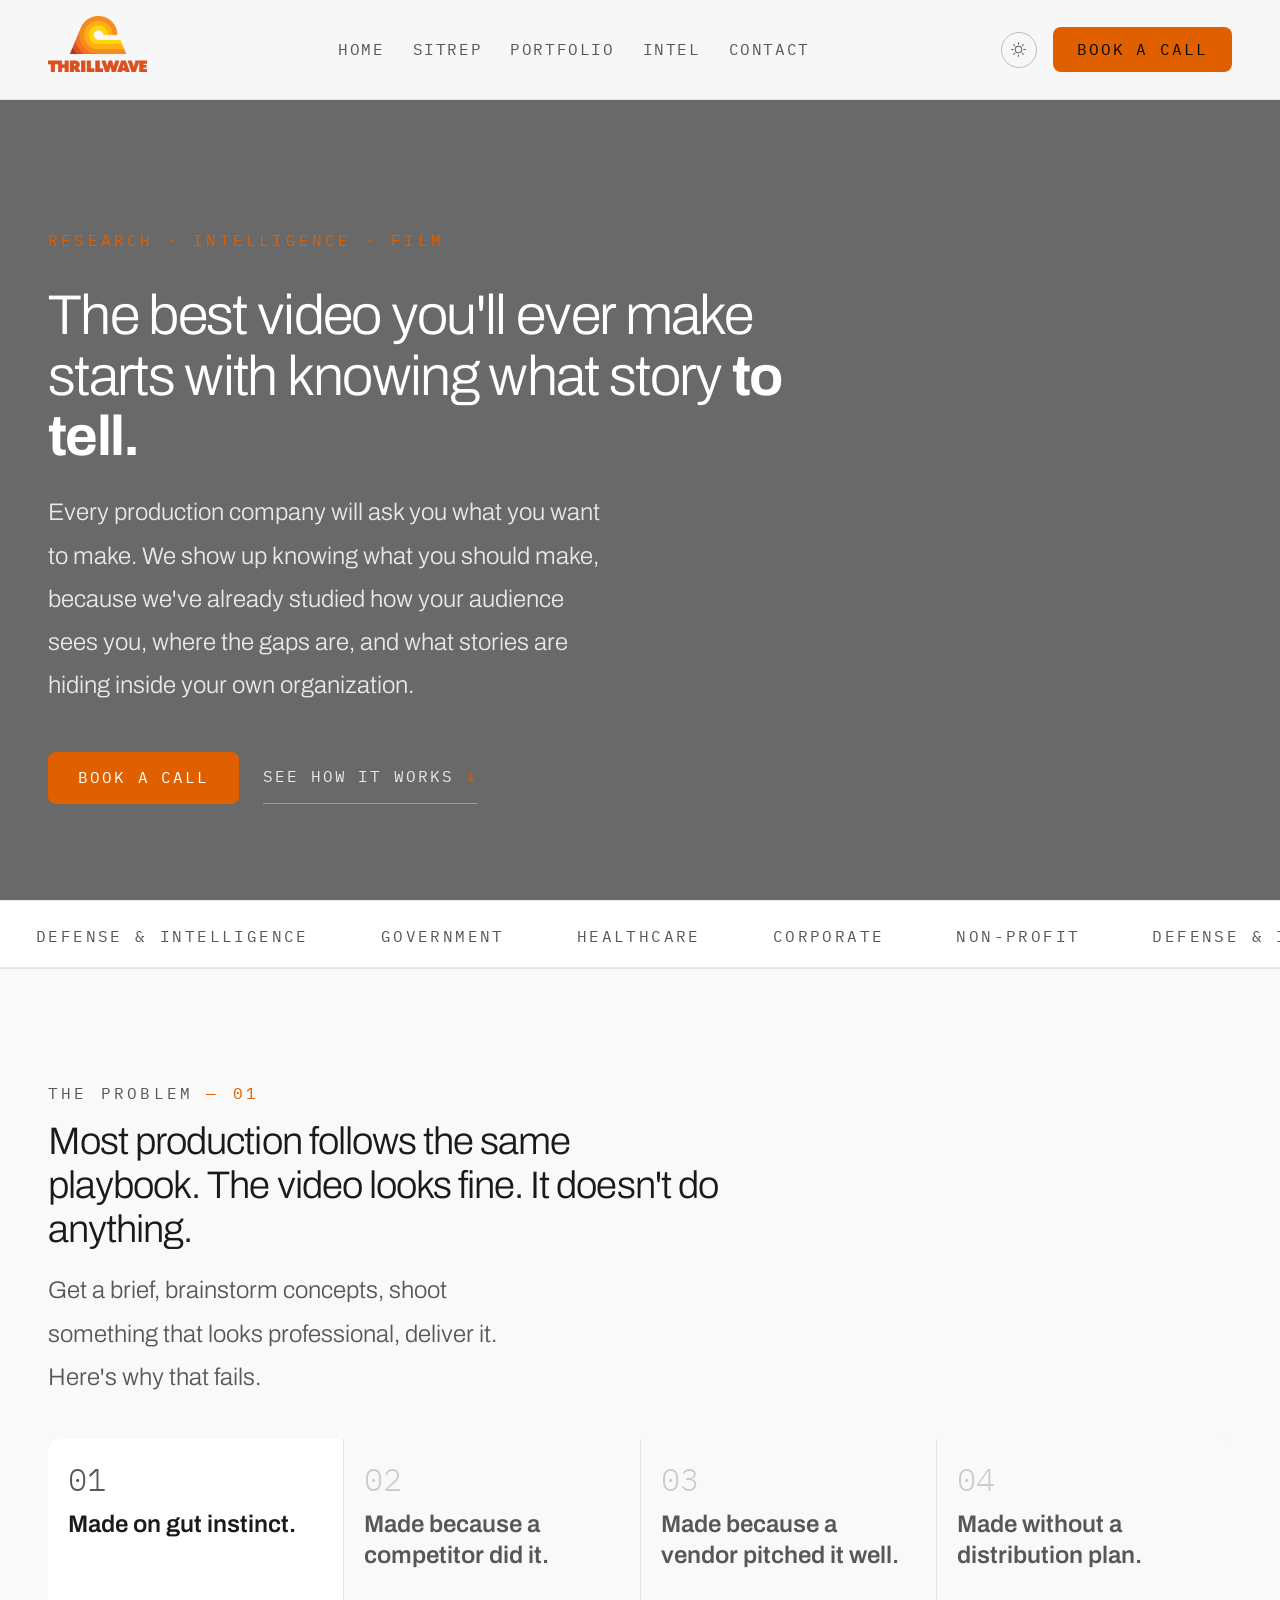
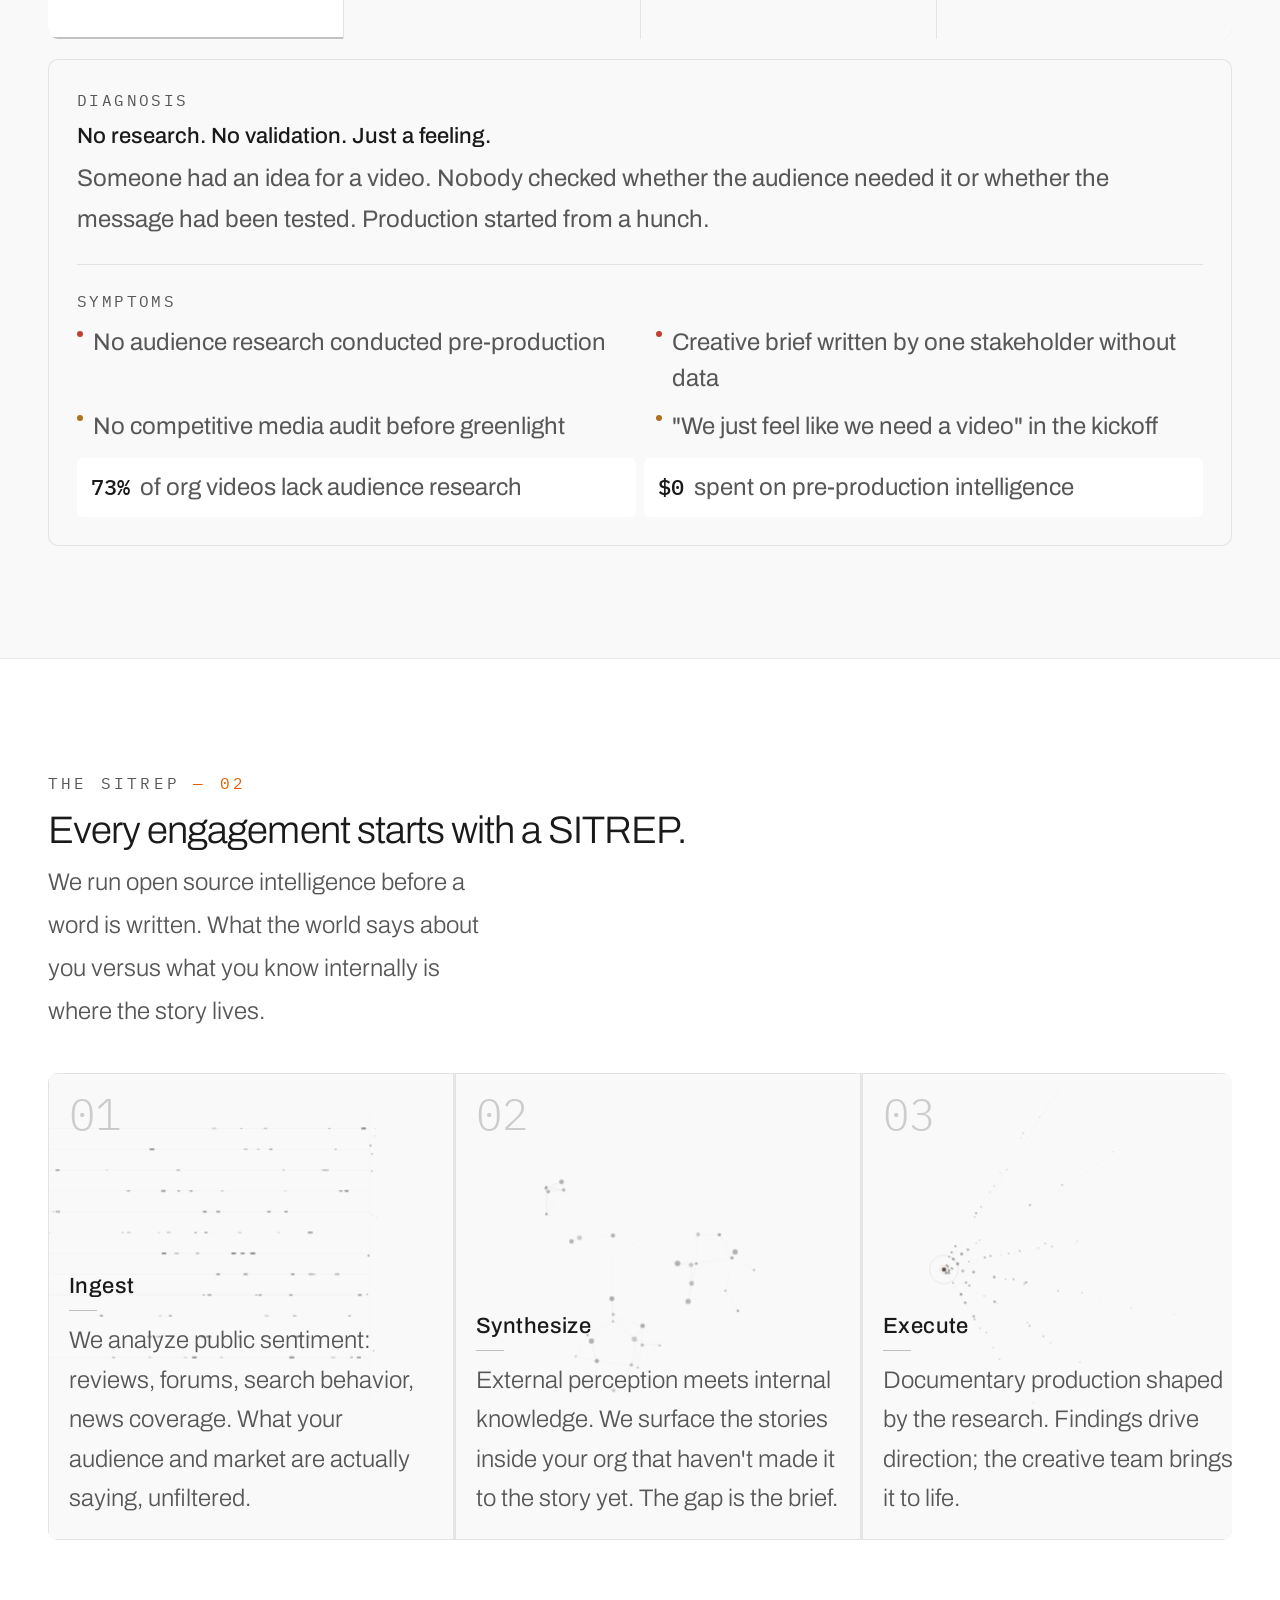
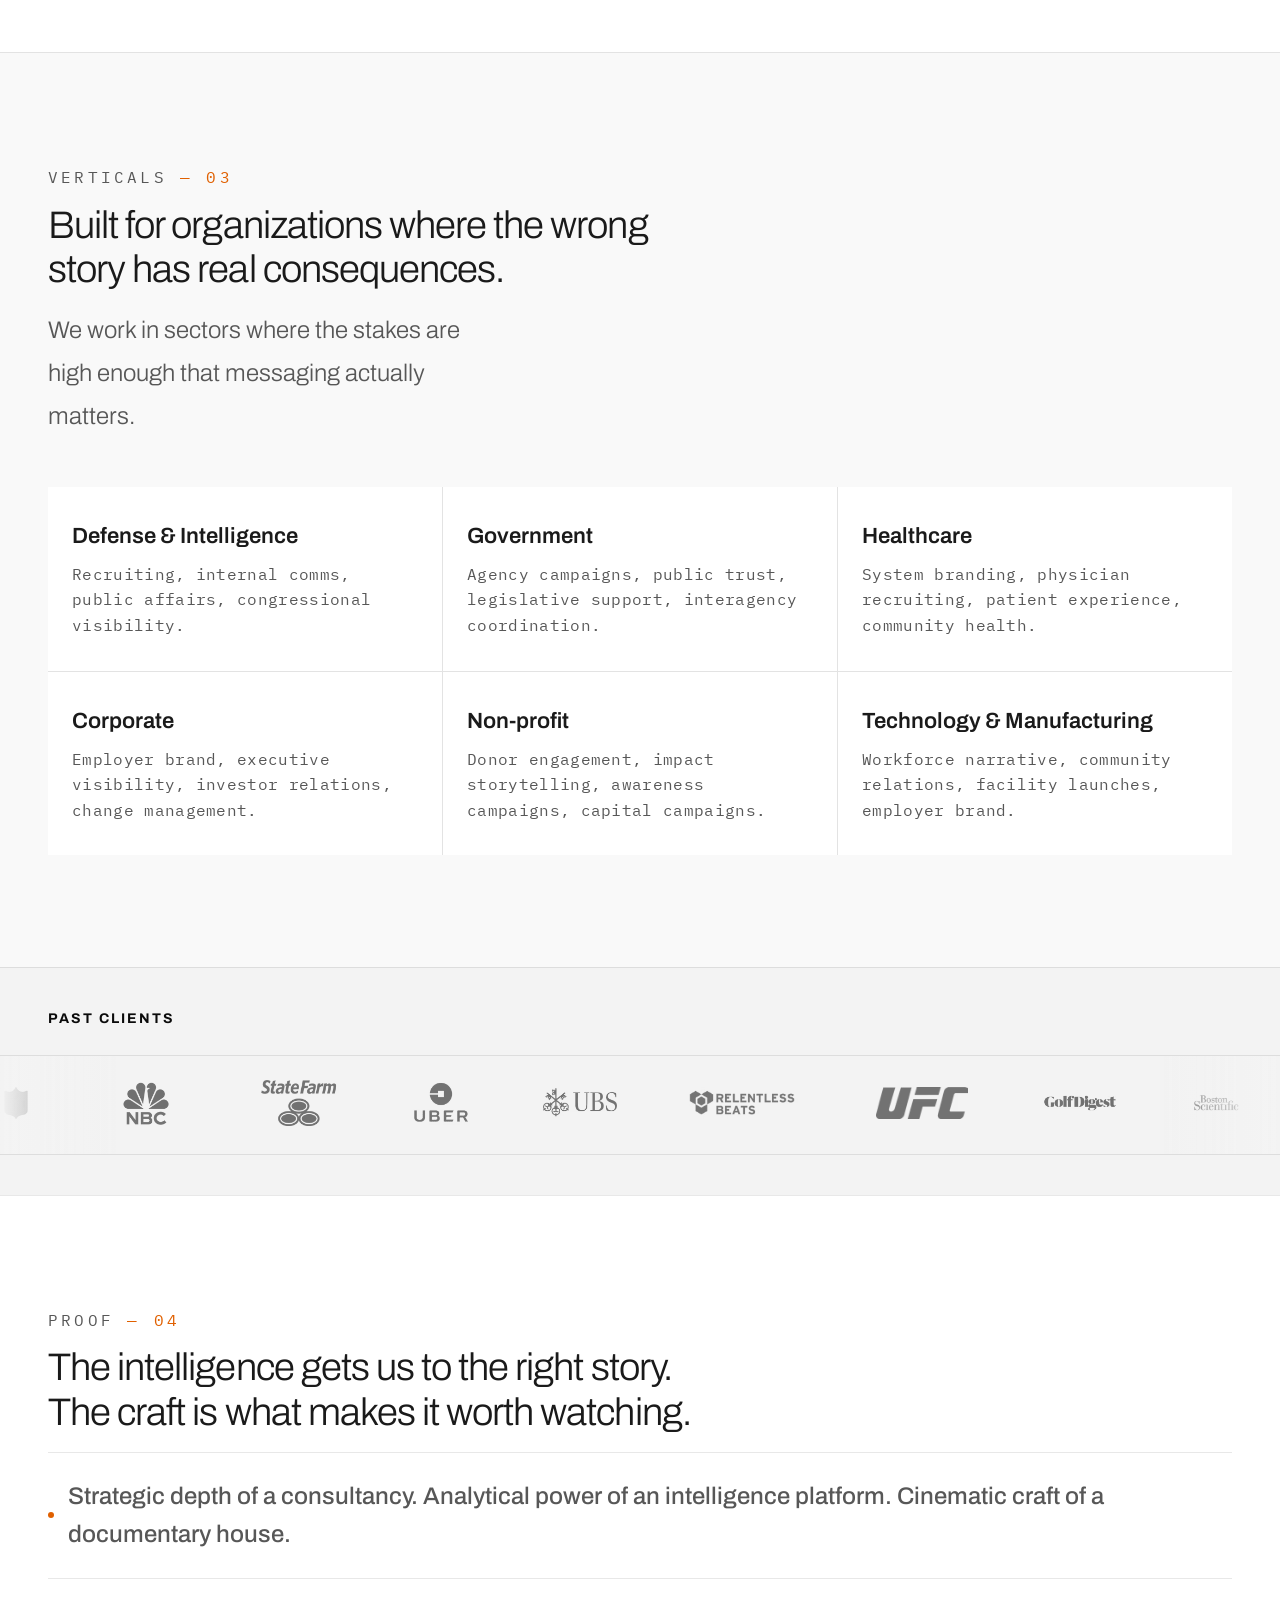
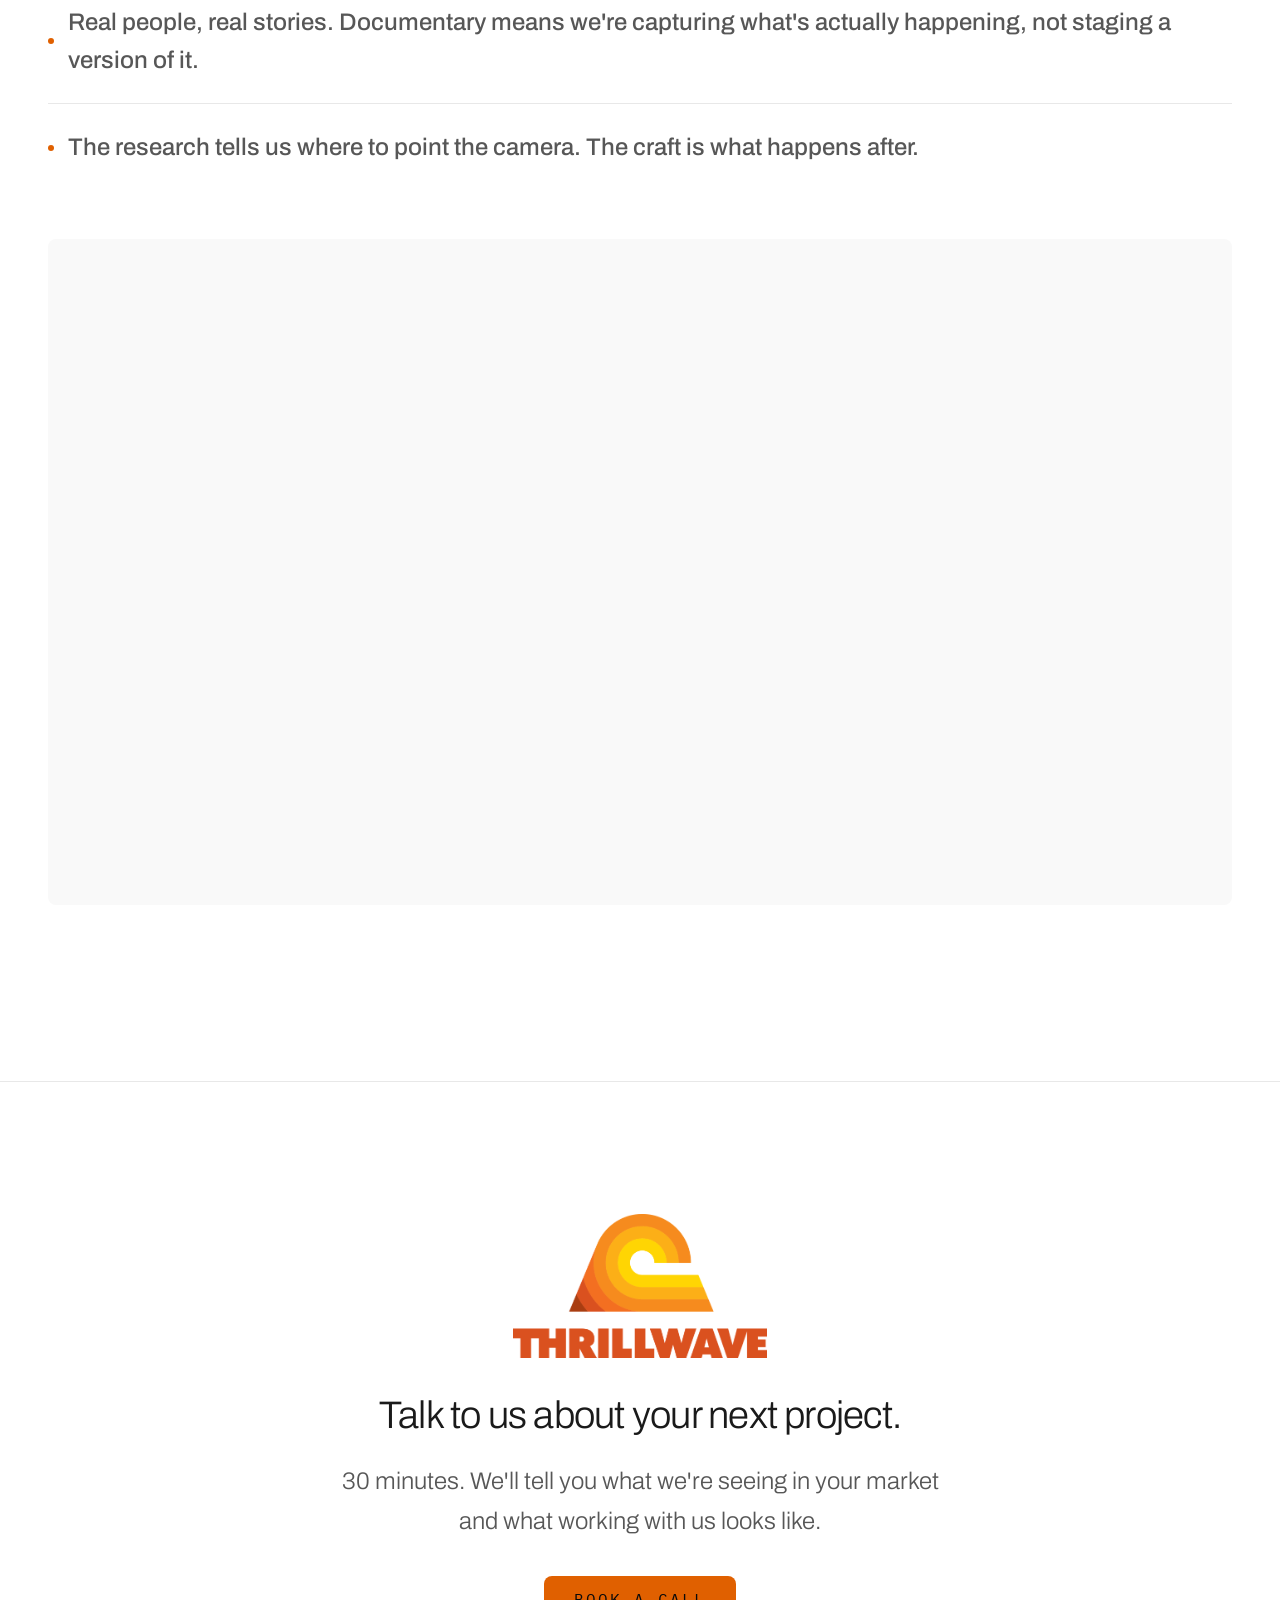
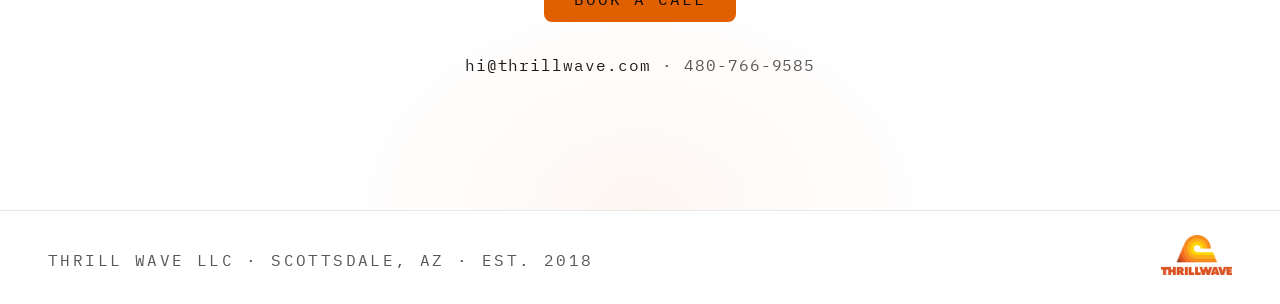
==== commit f8fa7ff9: "Ticker label above strip, logo sizes, light mode hero buttons - Past clients label sits in gray band" ====
--- a/index.html
+++ b/index.html
@@ -205,35 +205,37 @@
     </section>
 
     <!-- CLIENT LOGO TICKER -->
-    <div class="client-ticker-wrap">
+    <div class="client-ticker-section">
       <div class="client-ticker-label">Past clients</div>
-      <div class="client-ticker" aria-label="Clients">
-        <div class="client-ticker-track">
-          <img src="assets/logos/clients/nfl.png"              alt="NFL"                   class="client-logo">
-          <img src="assets/logos/clients/nbc.avif"              alt="NBC"                   class="client-logo">
-          <img src="assets/logos/clients/state-farm.avif"       alt="State Farm"            class="client-logo">
-          <img src="assets/logos/clients/uber.avif"             alt="Uber"                  class="client-logo">
-          <img src="assets/logos/clients/ubs.avif"              alt="UBS"                   class="client-logo">
-          <img src="assets/logos/clients/red-bull.avif"         alt="Red Bull"              class="client-logo">
-          <img src="assets/logos/clients/ufc.avif"              alt="UFC"                   class="client-logo">
-          <img src="assets/logos/clients/golf-digest.avif"      alt="Golf Digest"           class="client-logo">
-          <img src="assets/logos/clients/boston-scientific.avif" alt="Boston Scientific"    class="client-logo">
-          <img src="assets/logos/clients/thermo-fisher.avif"    alt="Thermo Fisher"         class="client-logo">
-          <img src="assets/logos/clients/1st-bank.avif"         alt="1st Bank"             class="client-logo">
-          <img src="assets/logos/clients/aura.avif"             alt="Aura"                  class="client-logo">
-          <!-- Duplicate set for seamless loop -->
-          <img src="assets/logos/clients/nfl.png"              alt="" aria-hidden="true"   class="client-logo">
-          <img src="assets/logos/clients/nbc.avif"              alt="" aria-hidden="true"   class="client-logo">
-          <img src="assets/logos/clients/state-farm.avif"       alt="" aria-hidden="true"   class="client-logo">
-          <img src="assets/logos/clients/uber.avif"             alt="" aria-hidden="true"   class="client-logo">
-          <img src="assets/logos/clients/ubs.avif"              alt="" aria-hidden="true"   class="client-logo">
-          <img src="assets/logos/clients/red-bull.avif"         alt="" aria-hidden="true"   class="client-logo">
-          <img src="assets/logos/clients/ufc.avif"              alt="" aria-hidden="true"   class="client-logo">
-          <img src="assets/logos/clients/golf-digest.avif"      alt="" aria-hidden="true"   class="client-logo">
-          <img src="assets/logos/clients/boston-scientific.avif" alt="" aria-hidden="true"  class="client-logo">
-          <img src="assets/logos/clients/thermo-fisher.avif"    alt="" aria-hidden="true"   class="client-logo">
-          <img src="assets/logos/clients/1st-bank.avif"         alt="" aria-hidden="true"   class="client-logo">
-          <img src="assets/logos/clients/aura.avif"             alt="" aria-hidden="true"   class="client-logo">
+      <div class="client-ticker-wrap">
+        <div class="client-ticker" aria-label="Clients">
+          <div class="client-ticker-track">
+            <img src="assets/logos/clients/nfl.png"               alt="NFL"              class="client-logo">
+            <img src="assets/logos/clients/nbc.avif"               alt="NBC"              class="client-logo logo-lg">
+            <img src="assets/logos/clients/state-farm.avif"        alt="State Farm"       class="client-logo logo-lg">
+            <img src="assets/logos/clients/uber.avif"              alt="Uber"             class="client-logo logo-lg">
+            <img src="assets/logos/clients/ubs.avif"               alt="UBS"              class="client-logo">
+            <img src="assets/logos/clients/red-bull.avif"          alt="Red Bull"         class="client-logo">
+            <img src="assets/logos/clients/ufc.avif"               alt="UFC"              class="client-logo">
+            <img src="assets/logos/clients/golf-digest.avif"       alt="Golf Digest"      class="client-logo logo-lg">
+            <img src="assets/logos/clients/boston-scientific.avif" alt="Boston Scientific" class="client-logo logo-lg">
+            <img src="assets/logos/clients/thermo-fisher.avif"     alt="Thermo Fisher"    class="client-logo">
+            <img src="assets/logos/clients/1st-bank.avif"          alt="1st Bank"         class="client-logo">
+            <img src="assets/logos/clients/aura.avif"              alt="Aura"             class="client-logo logo-lg">
+            <!-- Duplicate set for seamless loop -->
+            <img src="assets/logos/clients/nfl.png"               alt="" aria-hidden="true"  class="client-logo">
+            <img src="assets/logos/clients/nbc.avif"               alt="" aria-hidden="true"  class="client-logo logo-lg">
+            <img src="assets/logos/clients/state-farm.avif"        alt="" aria-hidden="true"  class="client-logo logo-lg">
+            <img src="assets/logos/clients/uber.avif"              alt="" aria-hidden="true"  class="client-logo logo-lg">
+            <img src="assets/logos/clients/ubs.avif"               alt="" aria-hidden="true"  class="client-logo">
+            <img src="assets/logos/clients/red-bull.avif"          alt="" aria-hidden="true"  class="client-logo">
+            <img src="assets/logos/clients/ufc.avif"               alt="" aria-hidden="true"  class="client-logo">
+            <img src="assets/logos/clients/golf-digest.avif"       alt="" aria-hidden="true"  class="client-logo logo-lg">
+            <img src="assets/logos/clients/boston-scientific.avif" alt="" aria-hidden="true"  class="client-logo logo-lg">
+            <img src="assets/logos/clients/thermo-fisher.avif"     alt="" aria-hidden="true"  class="client-logo">
+            <img src="assets/logos/clients/1st-bank.avif"          alt="" aria-hidden="true"  class="client-logo">
+            <img src="assets/logos/clients/aura.avif"              alt="" aria-hidden="true"  class="client-logo logo-lg">
+          </div>
         </div>
       </div>
     </div>
--- a/styles.css
+++ b/styles.css
@@ -81,6 +81,18 @@
 }
 .hero-video .hero-sub {
   color: rgba(255, 255, 255, 0.85);
+}
+/* Hero video CTA buttons — force white over video in light mode */
+html[data-theme="light"] .hero-video .btn-w {
+  color: #ffffff;
+}
+html[data-theme="light"] .hero-video .btn-g {
+  color: rgba(255, 255, 255, 0.85);
+  border-bottom-color: rgba(255, 255, 255, 0.35);
+}
+html[data-theme="light"] .hero-video .btn-g:hover {
+  color: #ffffff;
+  border-bottom-color: var(--orange);
 }
 /* Solid-background hero sections in light mode — no shadows */
 html[data-theme="light"] .hero-eyebrow,
@@ -957,13 +969,19 @@
   overflow: hidden;
   position: relative;
 }
+.client-ticker-section {
+  background: var(--near-black);
+  border-top: 1px solid var(--border);
+  padding-bottom: 40px;
+}
 .client-ticker-label {
-  font-family: "IBM Plex Mono", monospace;
-  font-size: 10px;
-  letter-spacing: 0.2em;
-  text-transform: uppercase;
-  color: rgba(255, 255, 255, 0.25);
-  padding: 0 0 16px 40px;
+  font-family: "Archivo", sans-serif;
+  font-size: 14px;
+  font-weight: 700;
+  letter-spacing: 0.14em;
+  text-transform: uppercase;
+  color: var(--white);
+  padding: 40px 48px 24px;
 }
 /* Fade edges */
 .client-ticker-wrap::before,
@@ -1007,6 +1025,9 @@
   filter: grayscale(1) brightness(3) opacity(0.4);
   transition: filter 0.25s;
 }
+.client-logo.logo-lg {
+  height: 46px;
+}
 .client-logo:hover {
   filter: grayscale(1) brightness(3) opacity(0.75);
 }
@@ -1014,20 +1035,23 @@
   from { transform: translateX(0); }
   to   { transform: translateX(-50%); }
 }
-/* Light mode ticker — white background, dark logos */
+/* Light mode ticker — matches verticals section bg, dark logos */
+html[data-theme="light"] .client-ticker-section {
+  background: #f3f3f3;
+}
+html[data-theme="light"] .client-ticker-label {
+  color: #0a0a0a;
+}
 html[data-theme="light"] .client-ticker-wrap {
-  background: #ffffff;
-  border-top: 1px solid rgba(0, 0, 0, 0.07);
-  border-bottom: 1px solid rgba(0, 0, 0, 0.07);
+  background: #f3f3f3;
+  border-top: 1px solid rgba(0, 0, 0, 0.09);
+  border-bottom: 1px solid rgba(0, 0, 0, 0.09);
 }
 html[data-theme="light"] .client-ticker-wrap::before {
-  background: linear-gradient(to right, #ffffff, transparent);
+  background: linear-gradient(to right, #f3f3f3, transparent);
 }
 html[data-theme="light"] .client-ticker-wrap::after {
-  background: linear-gradient(to left, #ffffff, transparent);
-}
-html[data-theme="light"] .client-ticker-label {
-  color: rgba(0, 0, 0, 0.3);
+  background: linear-gradient(to left, #f3f3f3, transparent);
 }
 html[data-theme="light"] .client-logo {
   filter: grayscale(1) invert(1) brightness(0.15) opacity(0.55);
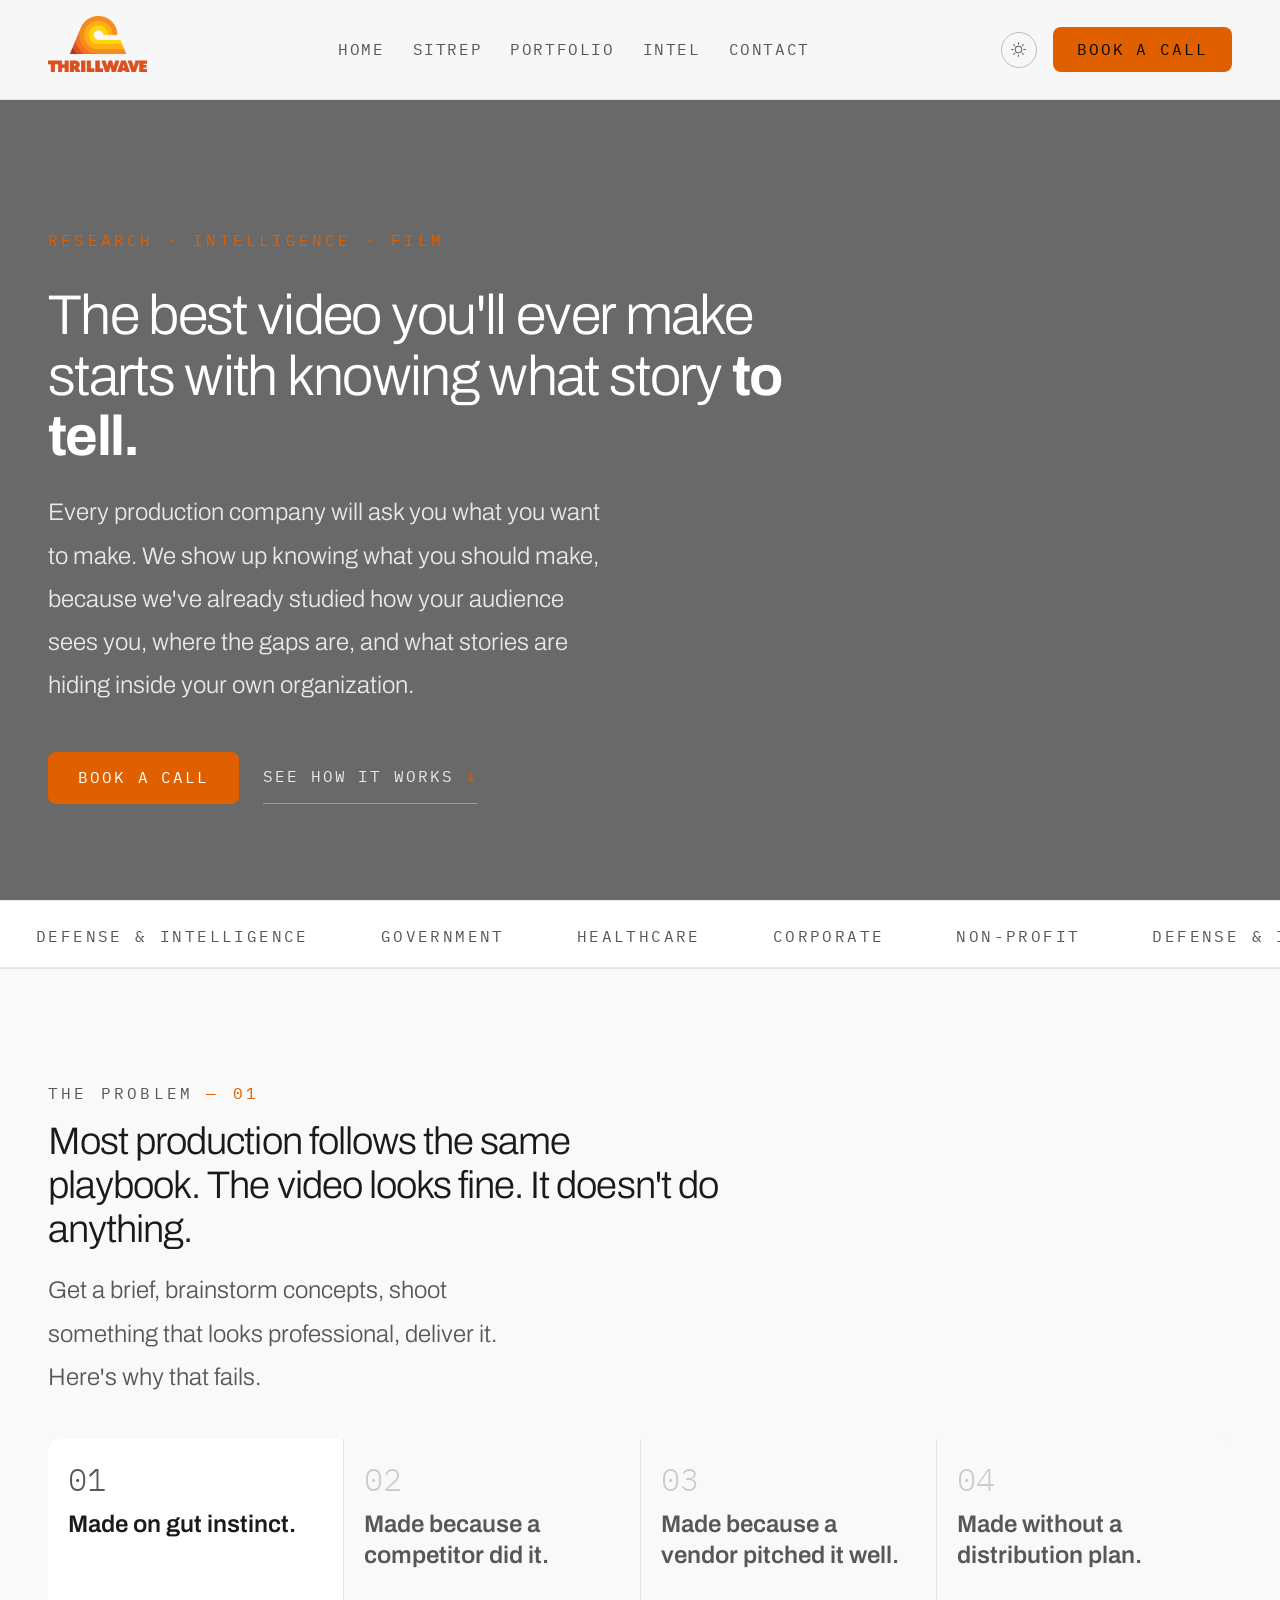
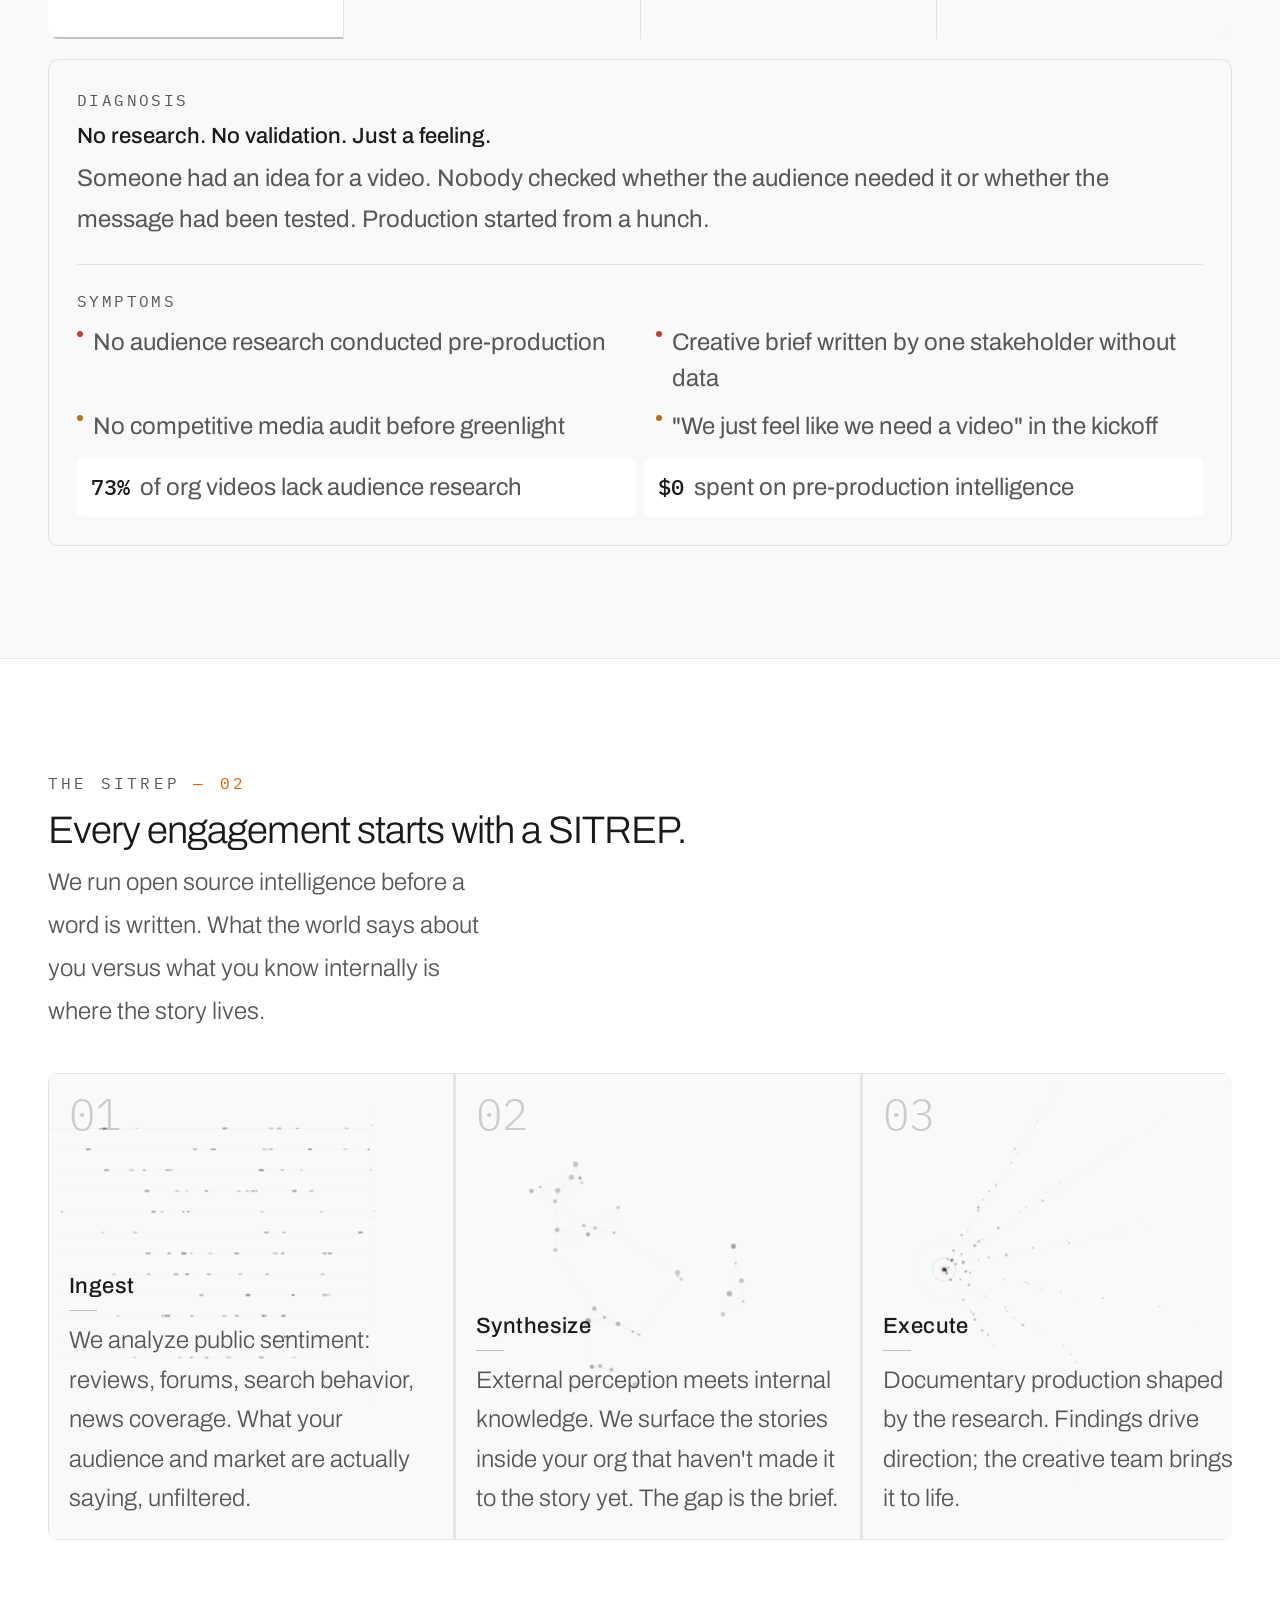
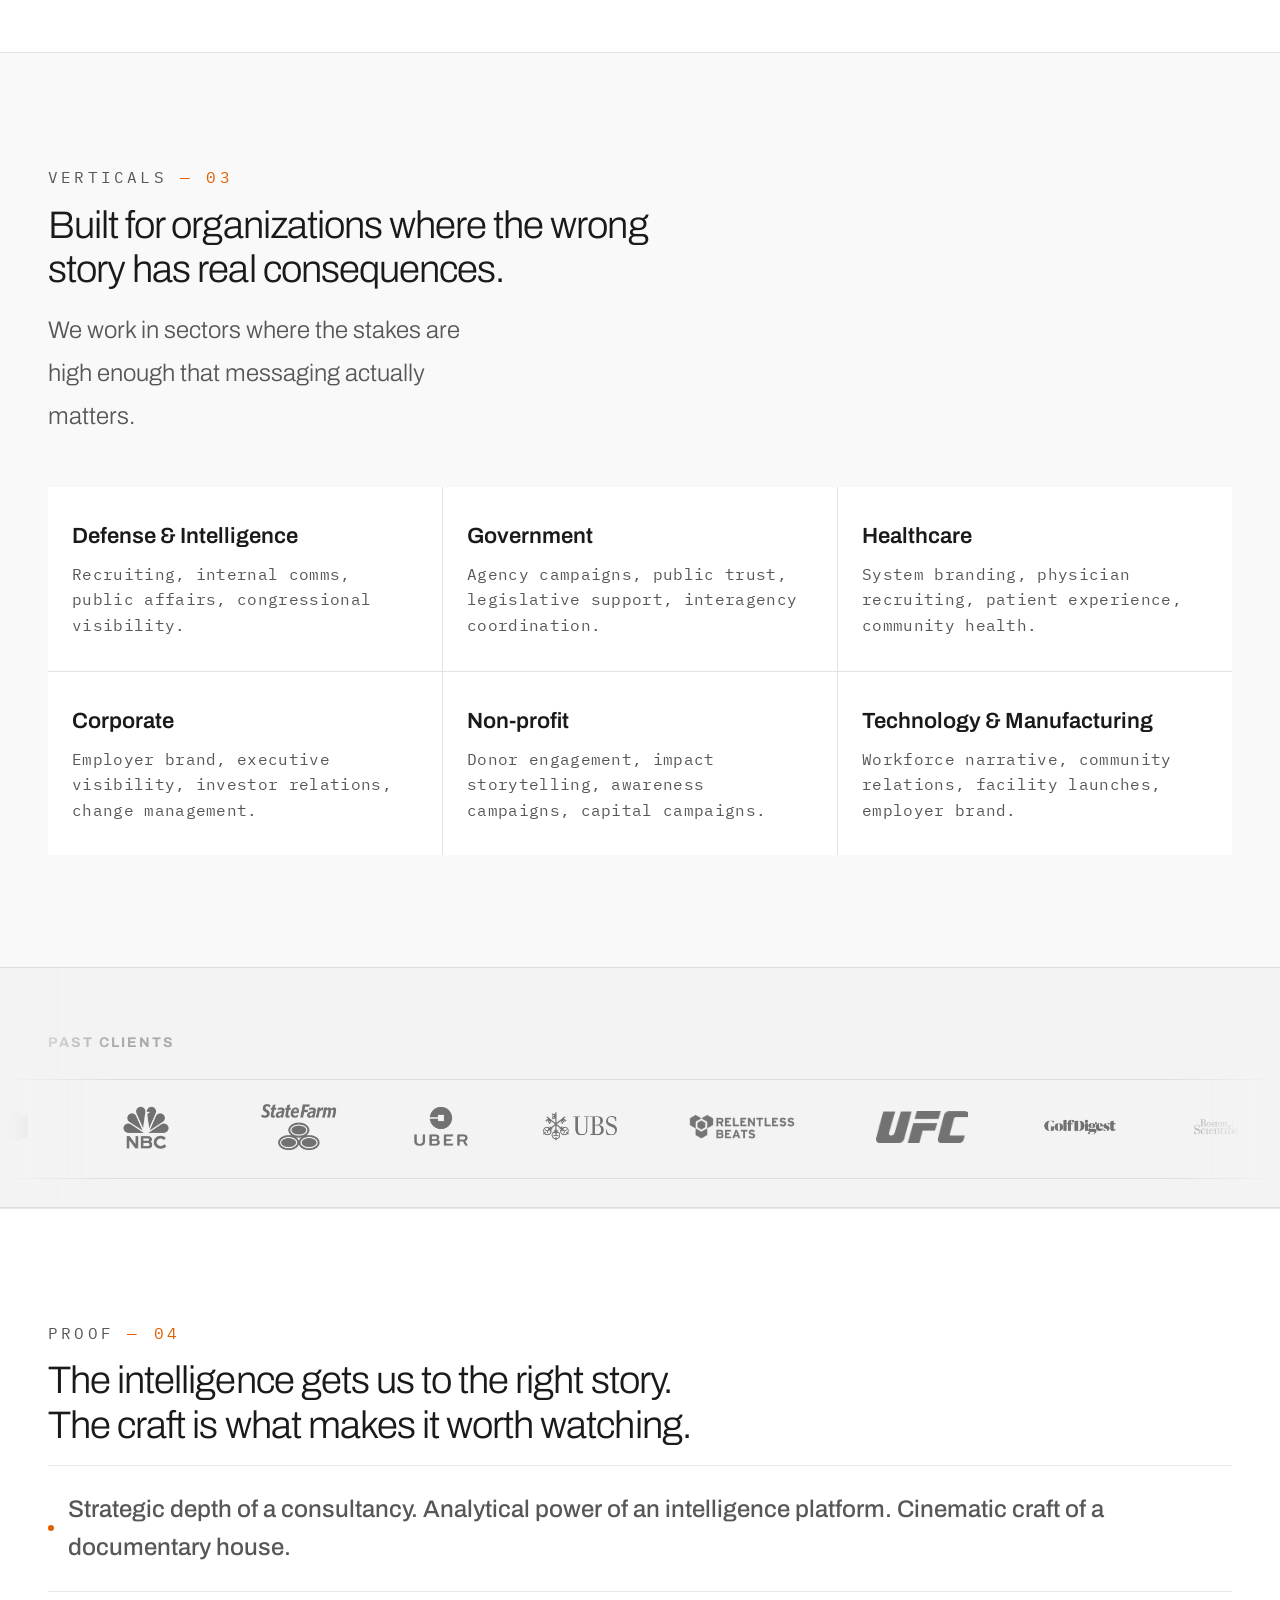
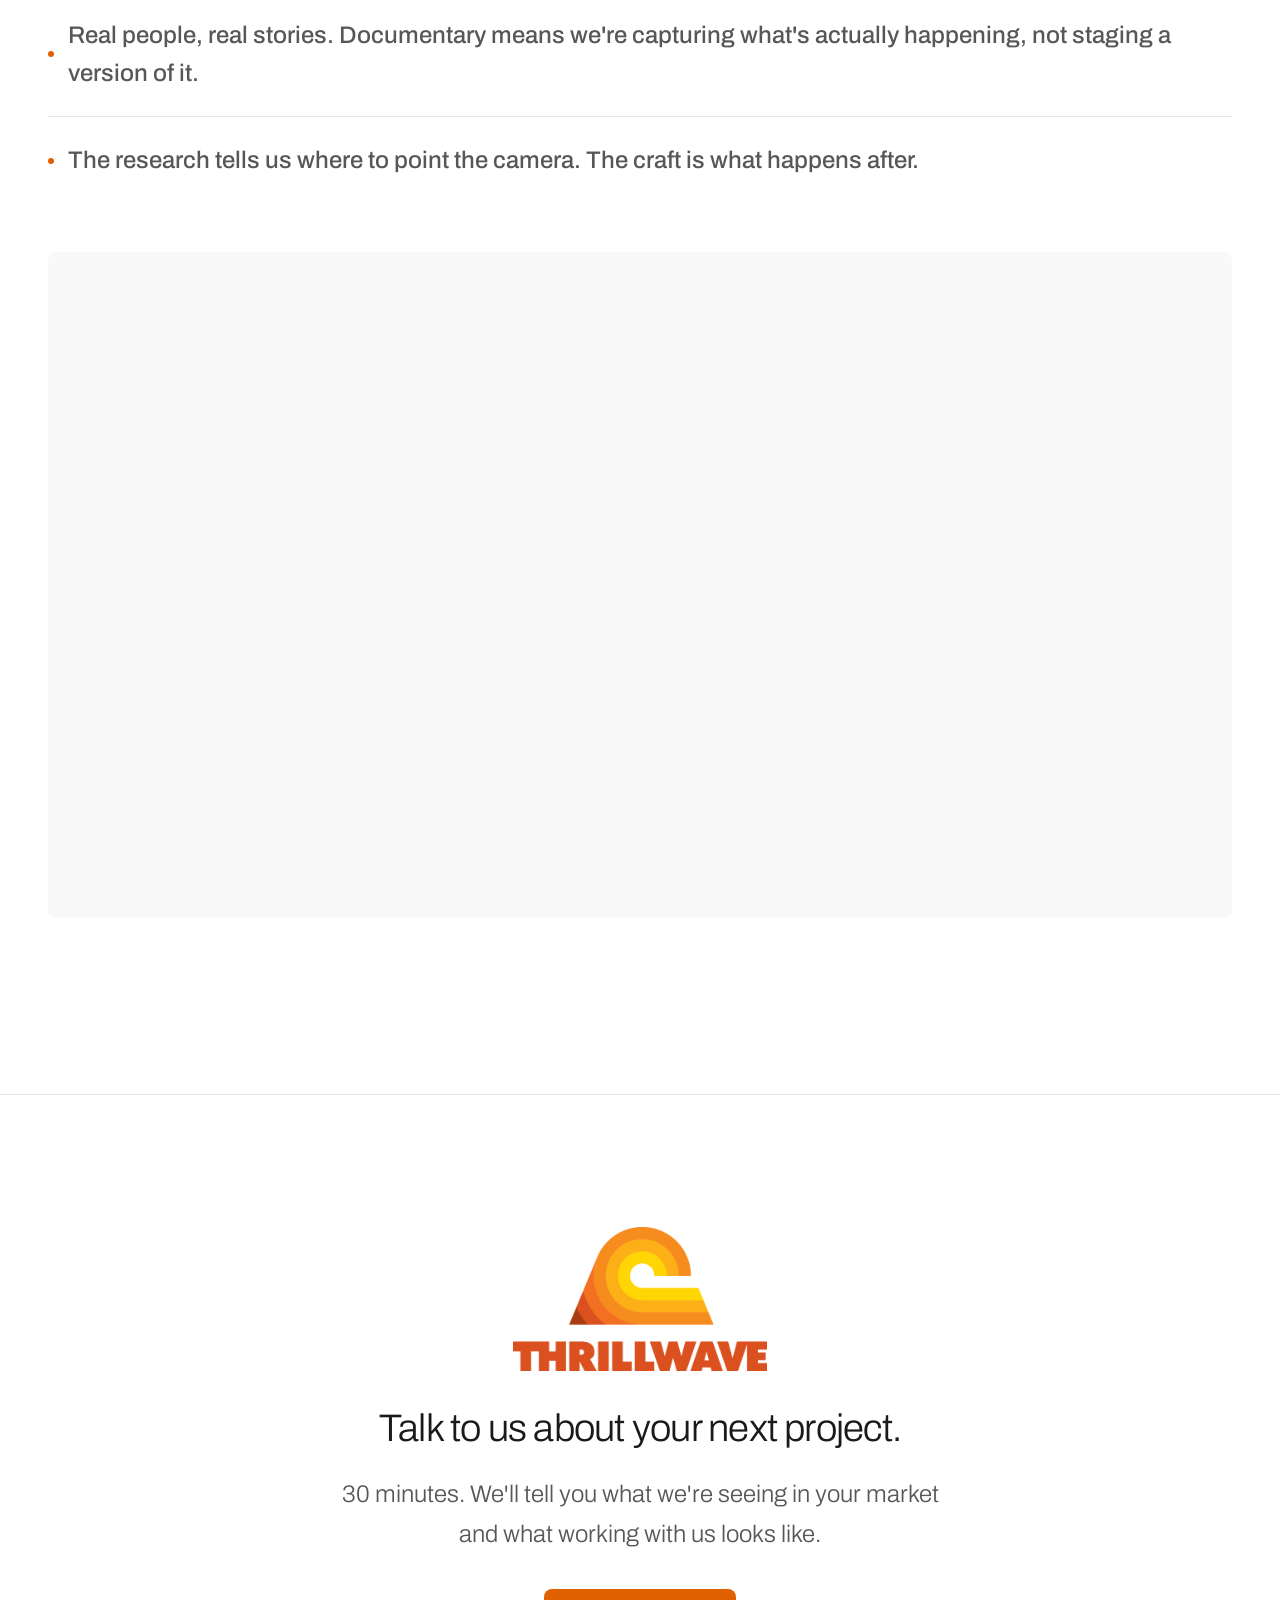
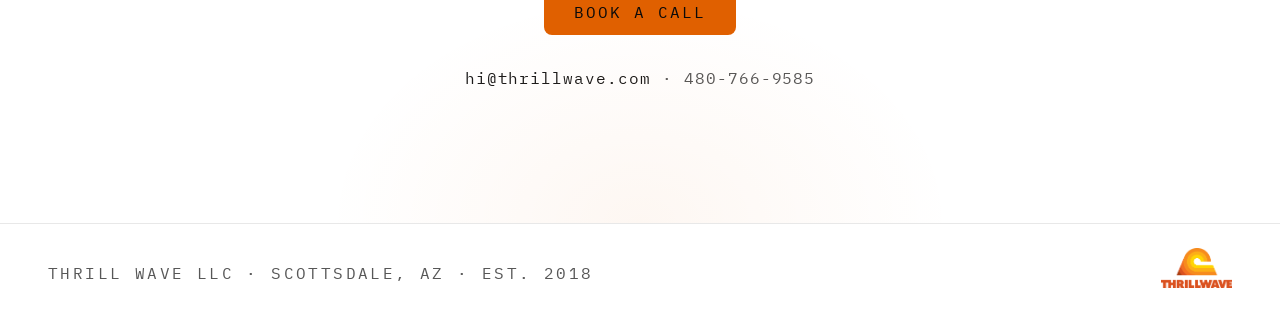
==== commit 64964078: "Merge branch 'main' into website-fixes" ====
--- a/index.html
+++ b/index.html
@@ -205,7 +205,7 @@
     </section>
 
     <!-- CLIENT LOGO TICKER -->
-    <div class="client-ticker-section">
+    <div class="client-ticker-wrap">
       <div class="client-ticker-label">Past clients</div>
       <div class="client-ticker-wrap">
         <div class="client-ticker" aria-label="Clients">
--- a/styles.css
+++ b/styles.css
@@ -1052,6 +1052,9 @@
 }
 html[data-theme="light"] .client-ticker-wrap::after {
   background: linear-gradient(to left, #f3f3f3, transparent);
+}
+html[data-theme="light"] .client-ticker-label {
+  color: rgba(0, 0, 0, 0.3);
 }
 html[data-theme="light"] .client-logo {
   filter: grayscale(1) invert(1) brightness(0.15) opacity(0.55);
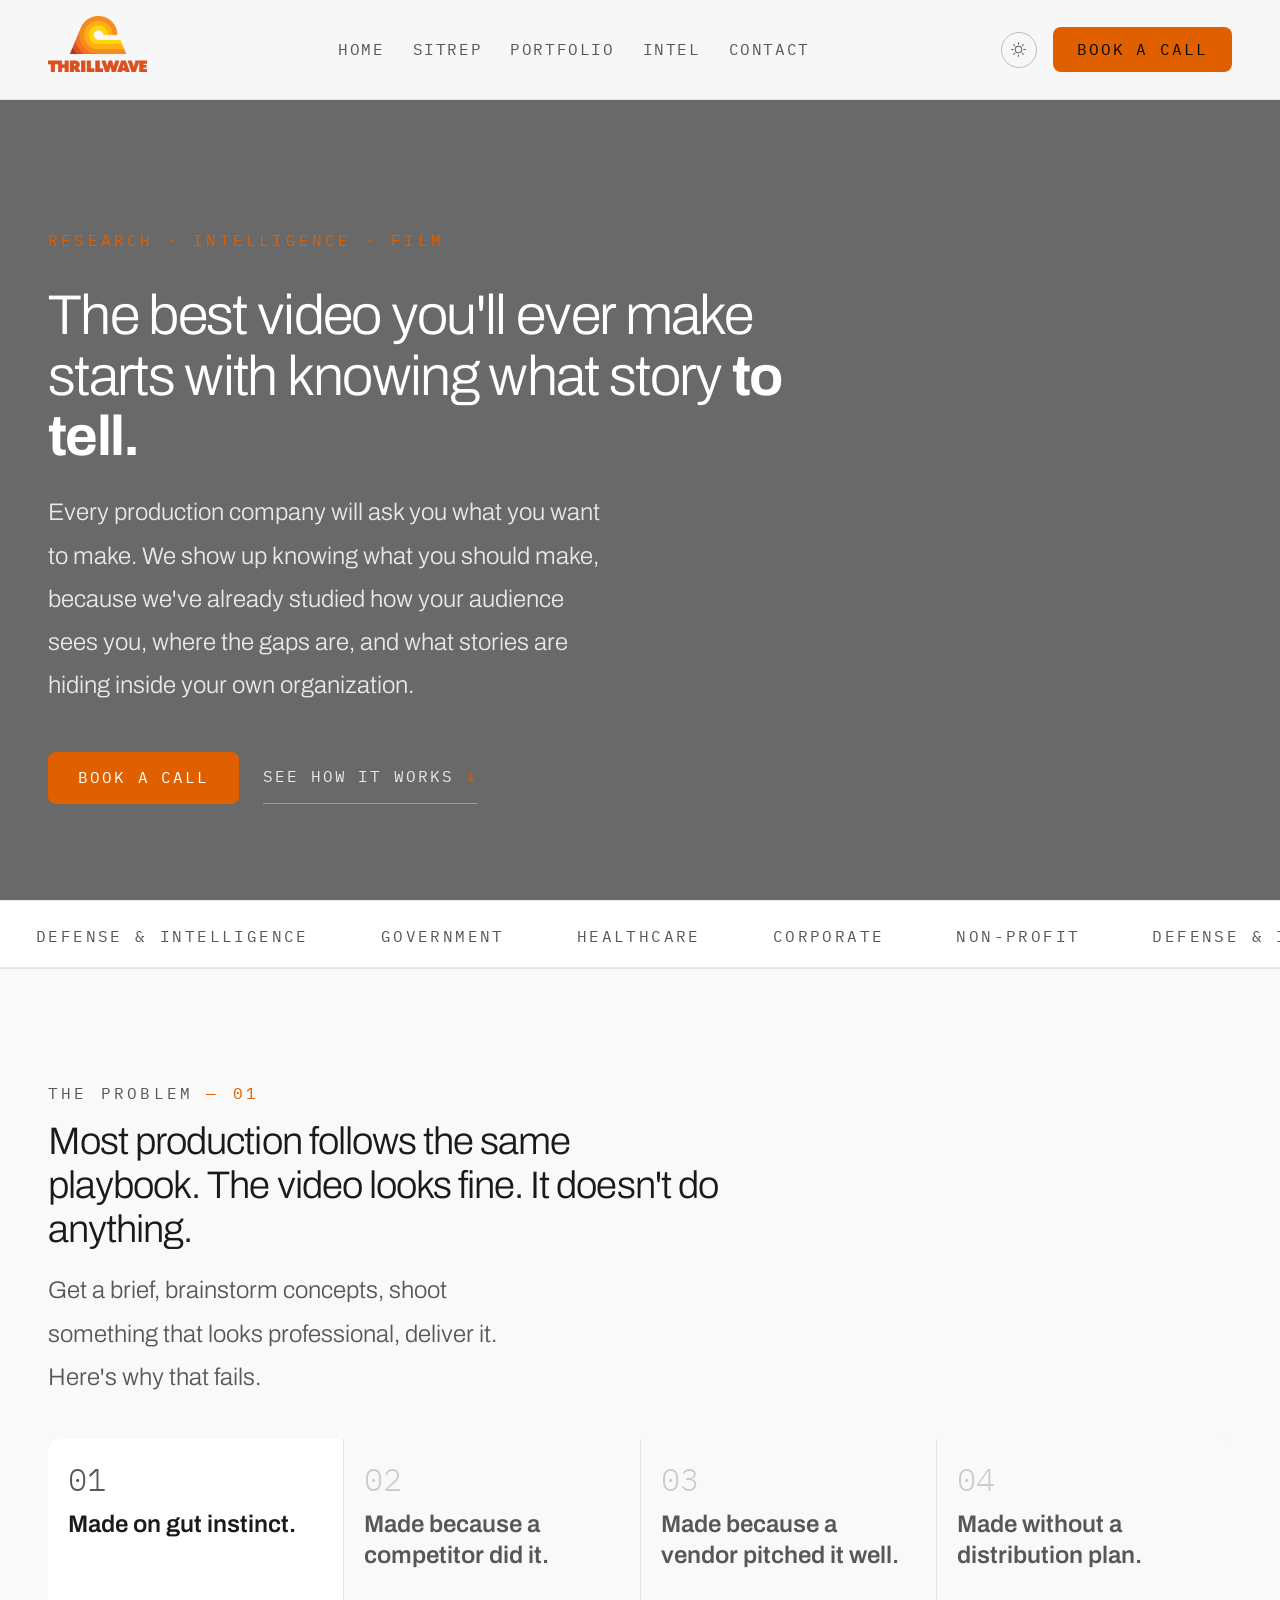
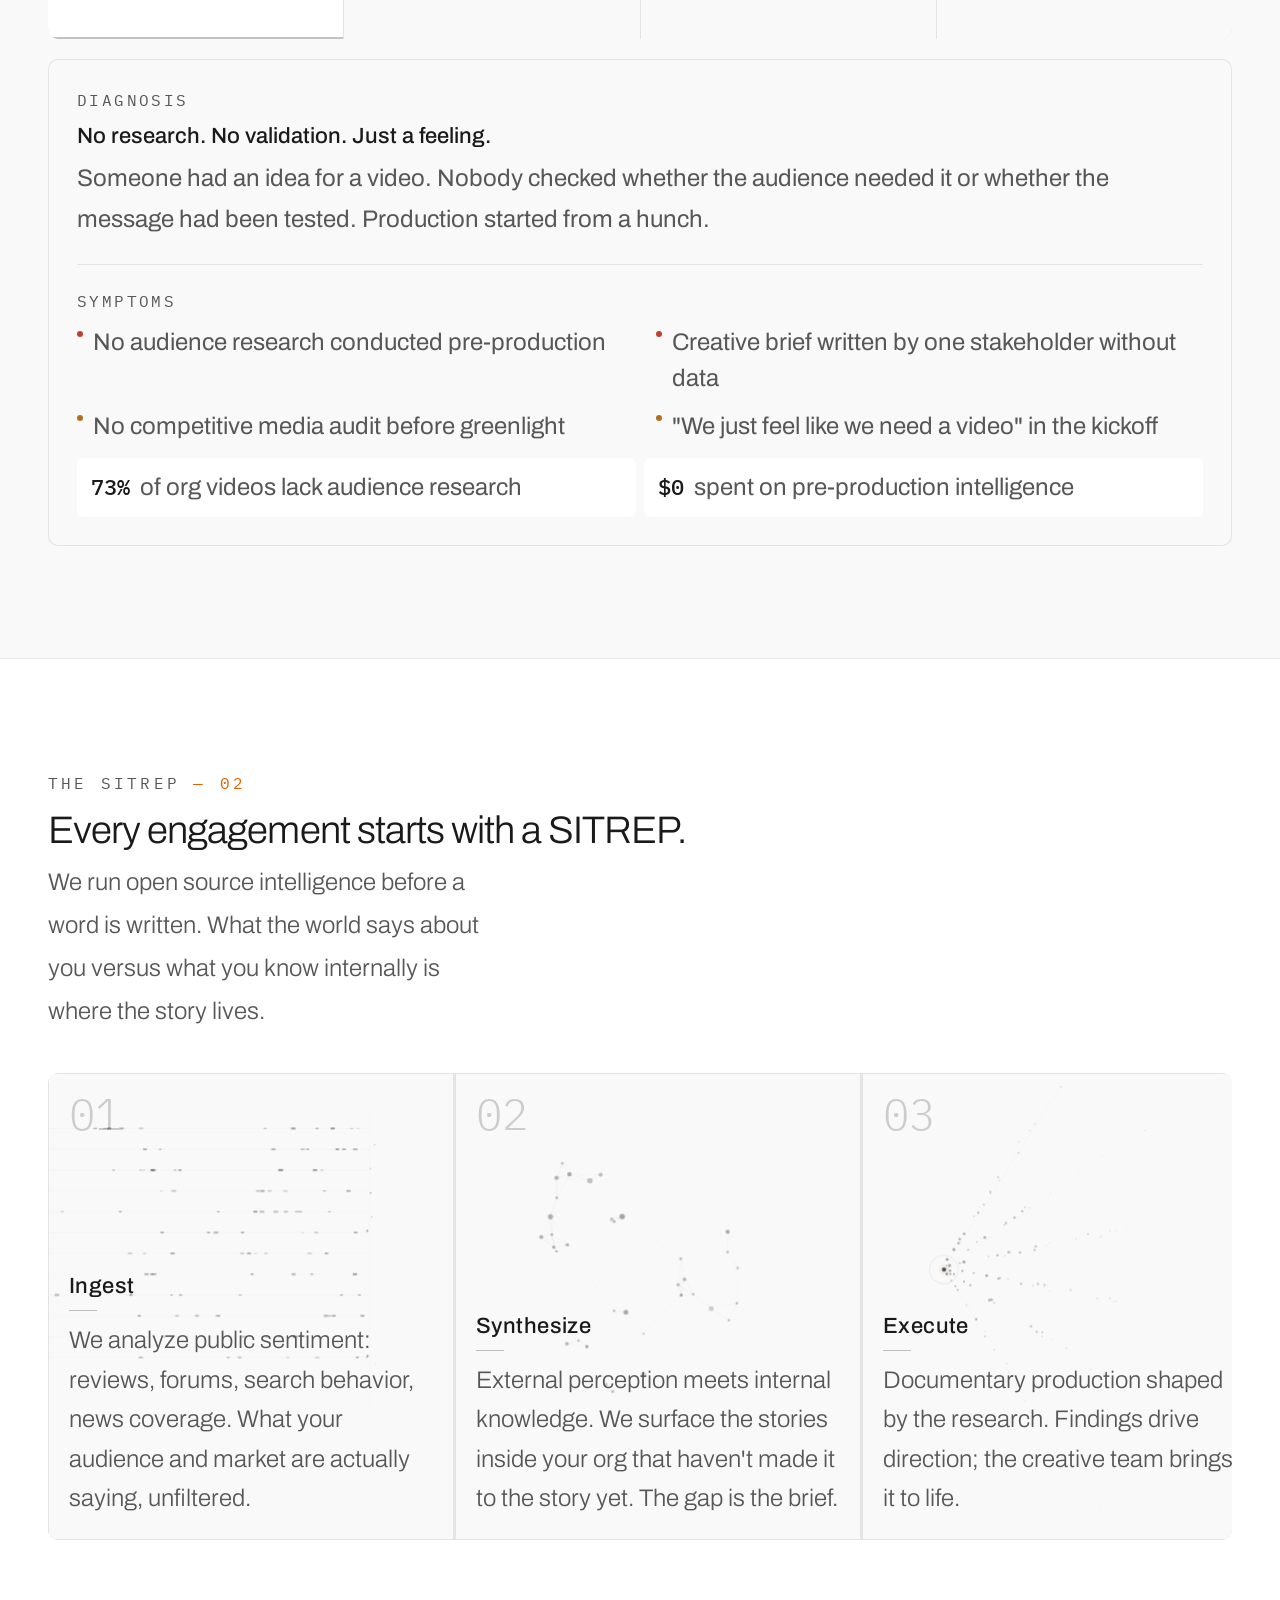
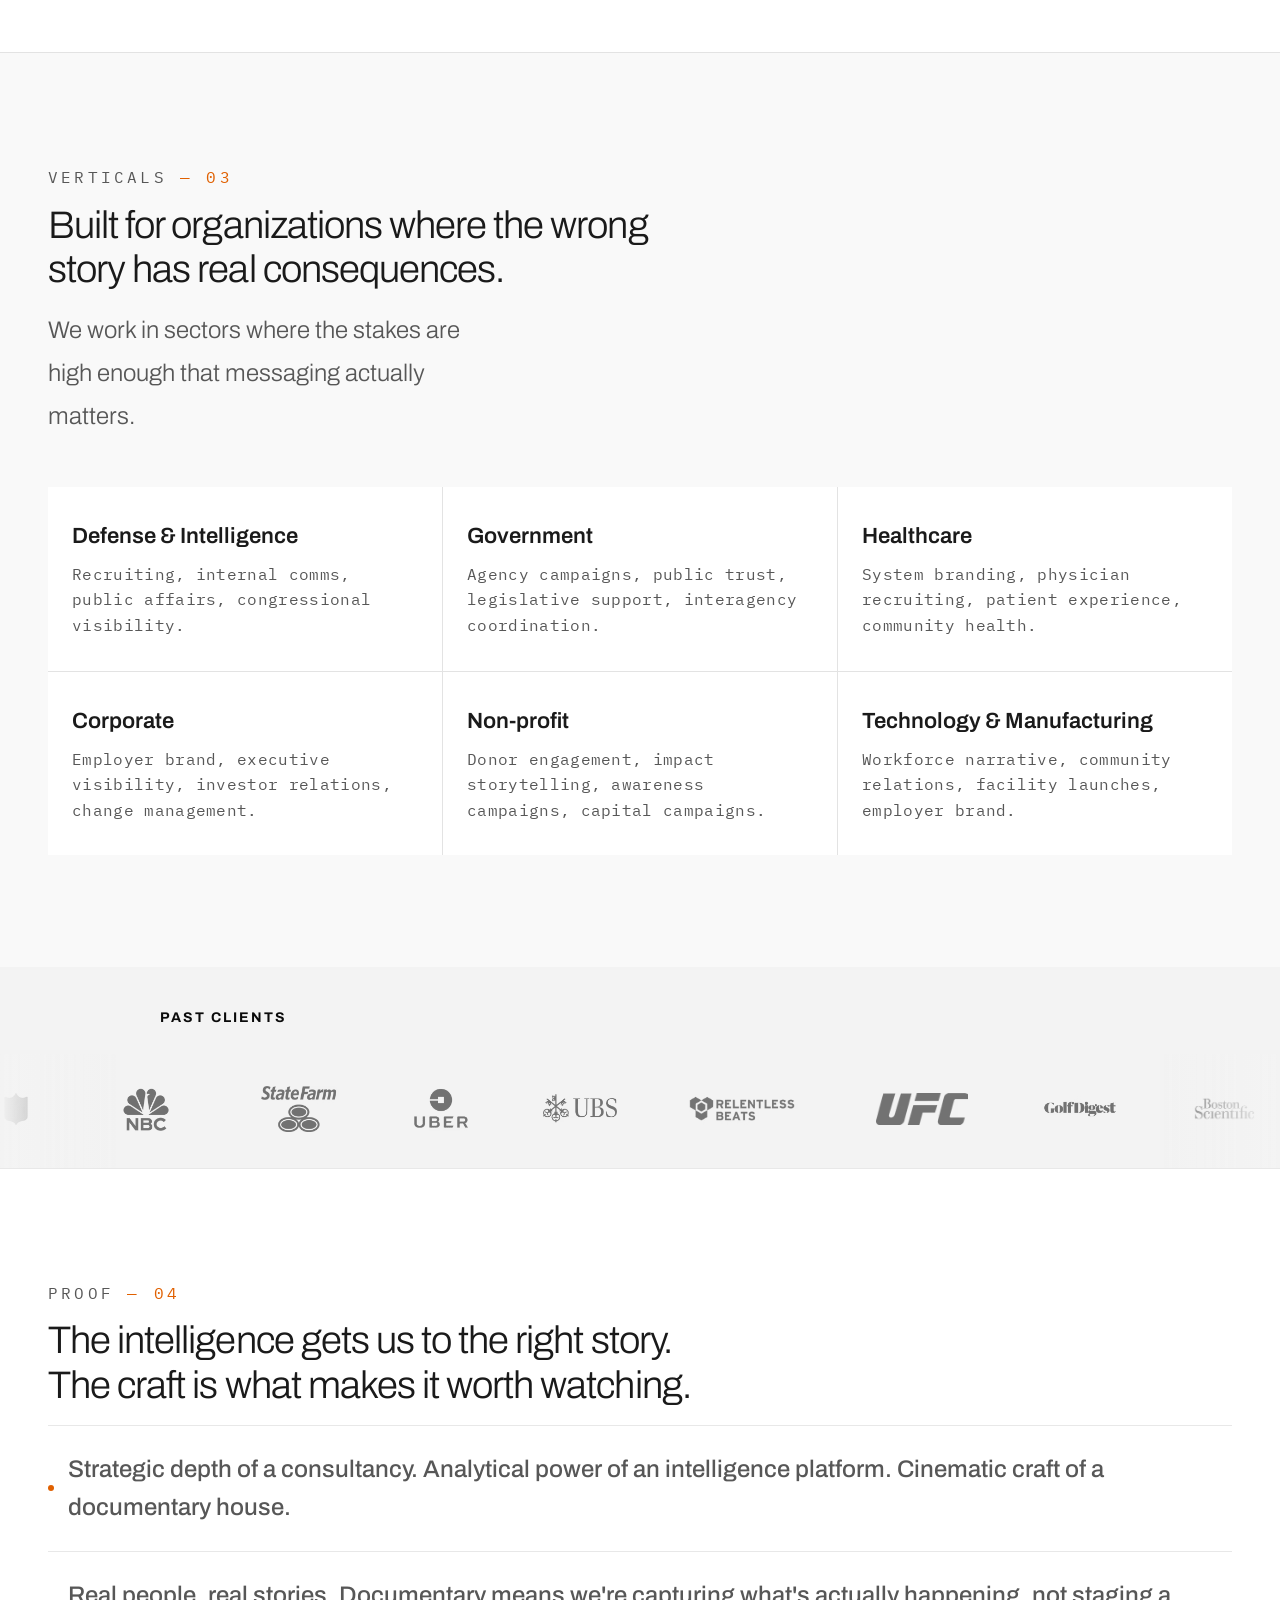
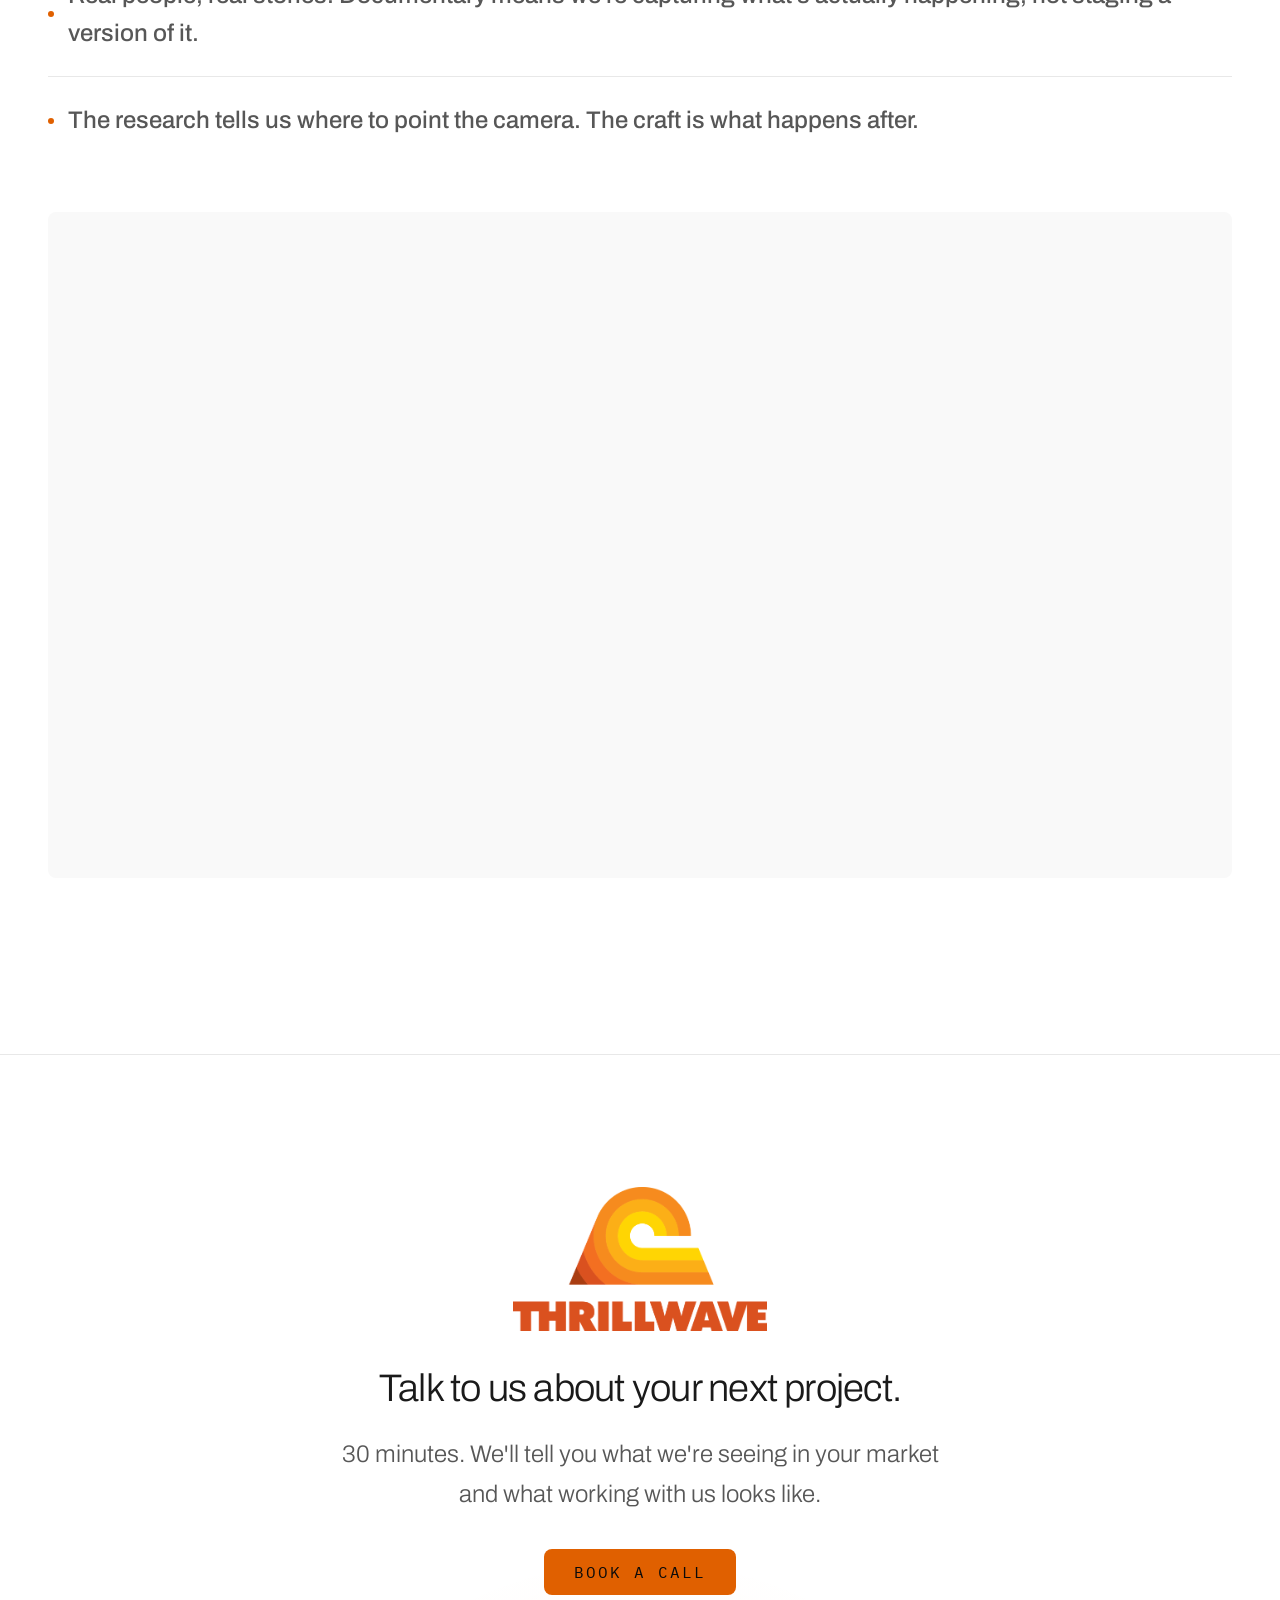
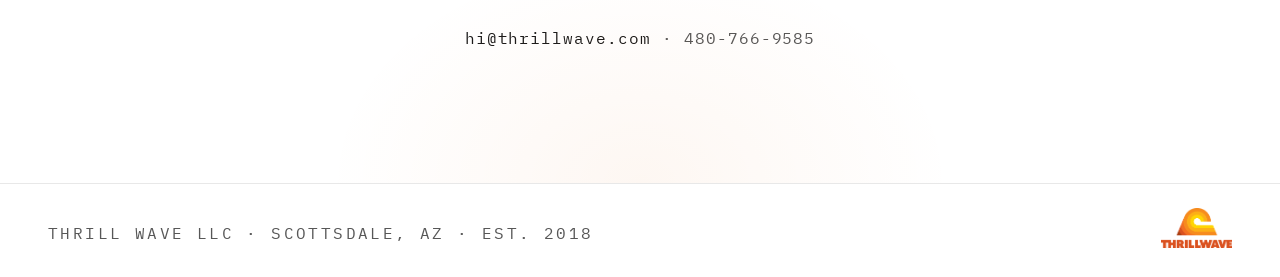
==== commit 111b97e4: "Ticker: remove borders, indent label past fade zone, bigger Boston Scientific - Removed all borders " ====
--- a/index.html
+++ b/index.html
@@ -205,7 +205,7 @@
     </section>
 
     <!-- CLIENT LOGO TICKER -->
-    <div class="client-ticker-wrap">
+    <div class="client-ticker-section">
       <div class="client-ticker-label">Past clients</div>
       <div class="client-ticker-wrap">
         <div class="client-ticker" aria-label="Clients">
@@ -218,7 +218,7 @@
             <img src="assets/logos/clients/red-bull.avif"          alt="Red Bull"         class="client-logo">
             <img src="assets/logos/clients/ufc.avif"               alt="UFC"              class="client-logo">
             <img src="assets/logos/clients/golf-digest.avif"       alt="Golf Digest"      class="client-logo logo-lg">
-            <img src="assets/logos/clients/boston-scientific.avif" alt="Boston Scientific" class="client-logo logo-lg">
+            <img src="assets/logos/clients/boston-scientific.avif" alt="Boston Scientific" class="client-logo logo-xl">
             <img src="assets/logos/clients/thermo-fisher.avif"     alt="Thermo Fisher"    class="client-logo">
             <img src="assets/logos/clients/1st-bank.avif"          alt="1st Bank"         class="client-logo">
             <img src="assets/logos/clients/aura.avif"              alt="Aura"             class="client-logo logo-lg">
--- a/styles.css
+++ b/styles.css
@@ -963,16 +963,12 @@
 /* === CLIENT LOGO TICKER === */
 .client-ticker-wrap {
   background: #0a0a0a;
-  border-top: 1px solid rgba(255, 255, 255, 0.06);
-  border-bottom: 1px solid rgba(255, 255, 255, 0.06);
   padding: 24px 0 28px;
   overflow: hidden;
   position: relative;
 }
 .client-ticker-section {
   background: var(--near-black);
-  border-top: 1px solid var(--border);
-  padding-bottom: 40px;
 }
 .client-ticker-label {
   font-family: "Archivo", sans-serif;
@@ -981,7 +977,7 @@
   letter-spacing: 0.14em;
   text-transform: uppercase;
   color: var(--white);
-  padding: 40px 48px 24px;
+  padding: 40px 48px 24px 160px;
 }
 /* Fade edges */
 .client-ticker-wrap::before,
@@ -1028,6 +1024,9 @@
 .client-logo.logo-lg {
   height: 46px;
 }
+.client-logo.logo-xl {
+  height: 62px;
+}
 .client-logo:hover {
   filter: grayscale(1) brightness(3) opacity(0.75);
 }
@@ -1044,17 +1043,12 @@
 }
 html[data-theme="light"] .client-ticker-wrap {
   background: #f3f3f3;
-  border-top: 1px solid rgba(0, 0, 0, 0.09);
-  border-bottom: 1px solid rgba(0, 0, 0, 0.09);
 }
 html[data-theme="light"] .client-ticker-wrap::before {
   background: linear-gradient(to right, #f3f3f3, transparent);
 }
 html[data-theme="light"] .client-ticker-wrap::after {
   background: linear-gradient(to left, #f3f3f3, transparent);
-}
-html[data-theme="light"] .client-ticker-label {
-  color: rgba(0, 0, 0, 0.3);
 }
 html[data-theme="light"] .client-logo {
   filter: grayscale(1) invert(1) brightness(0.15) opacity(0.55);
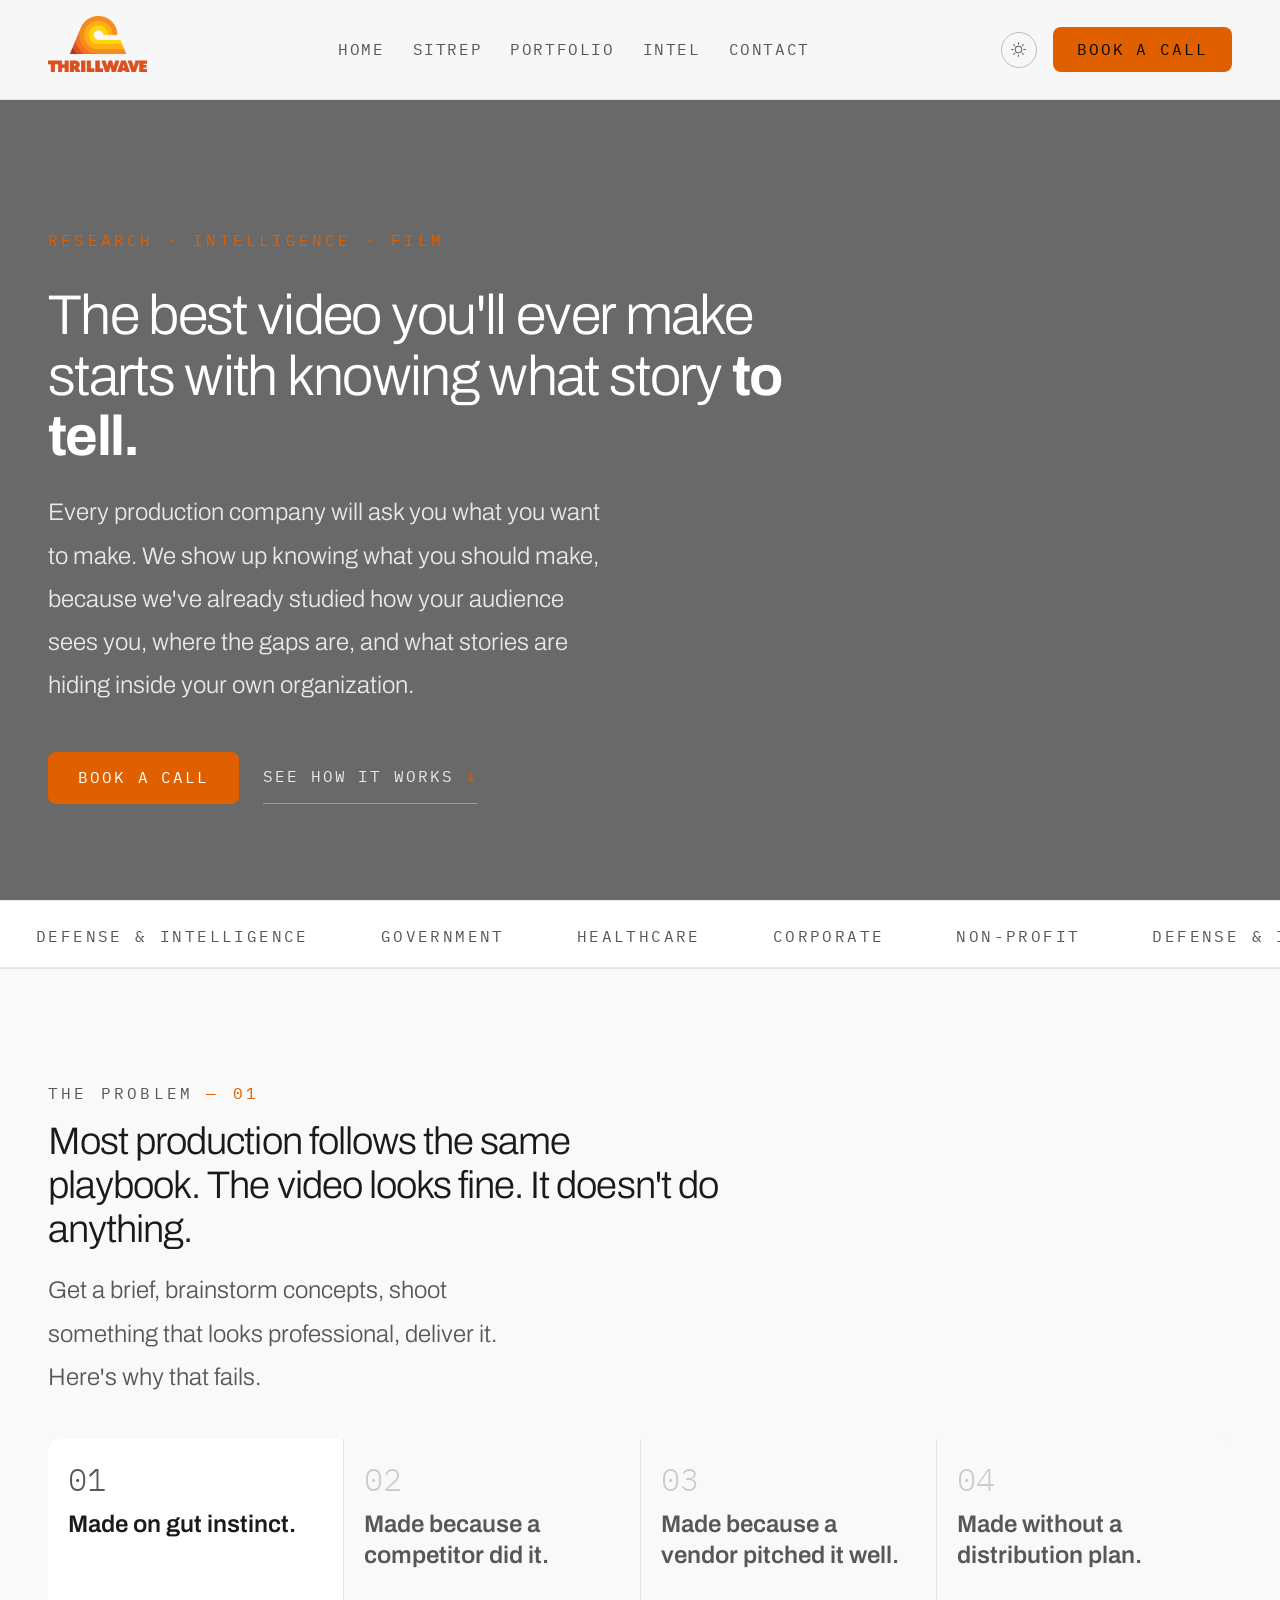
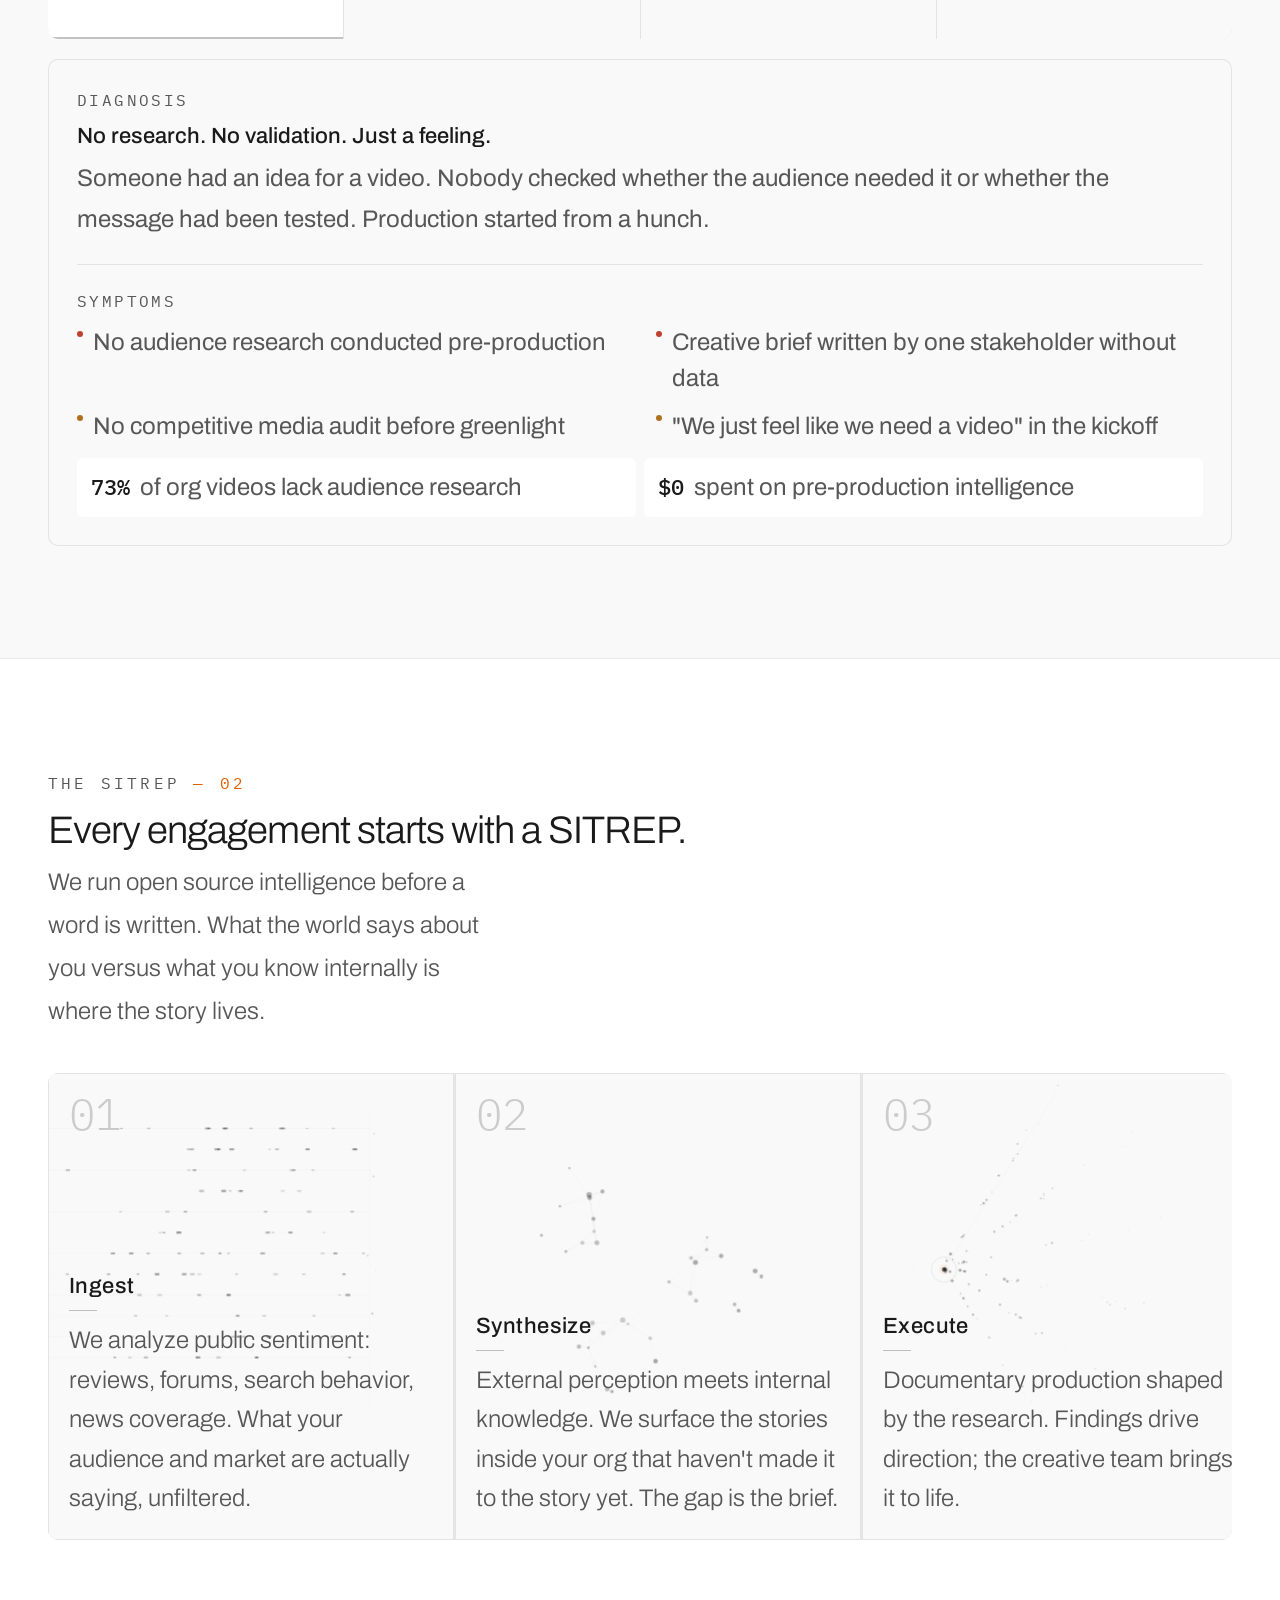
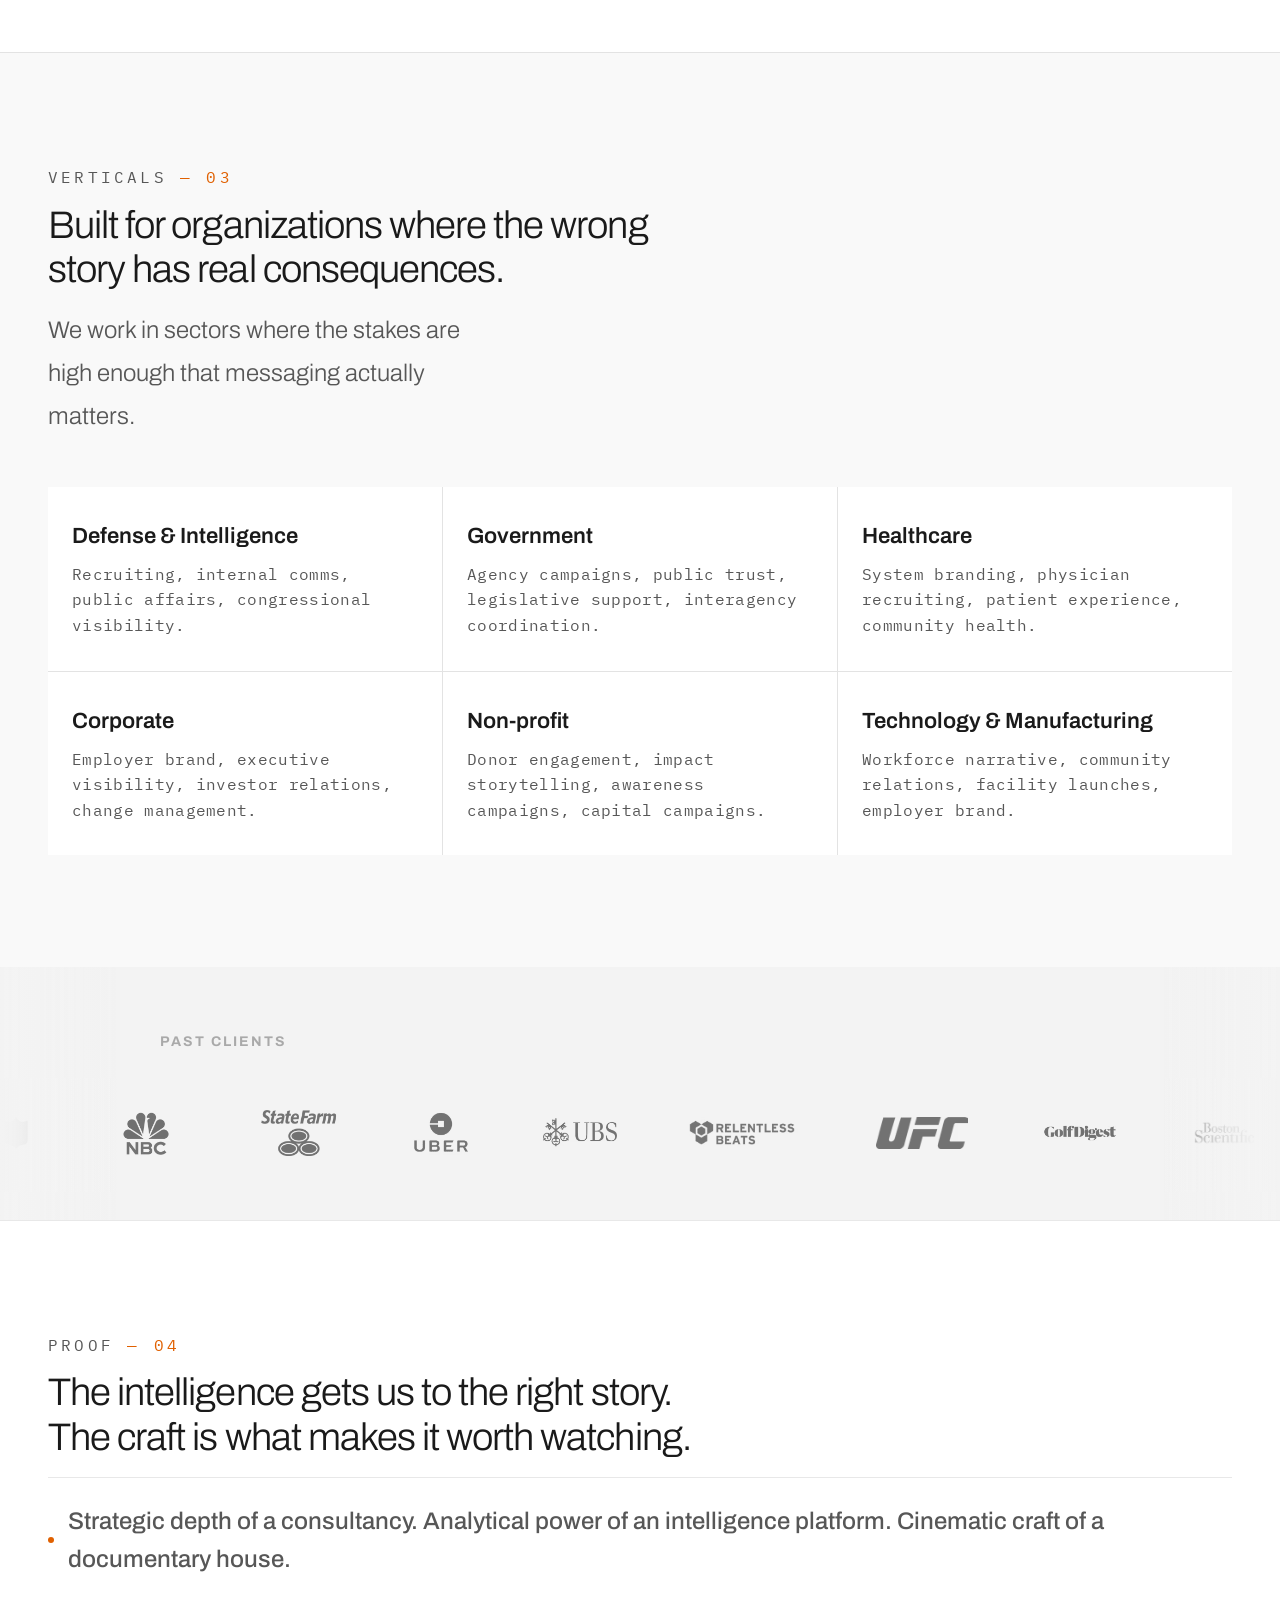
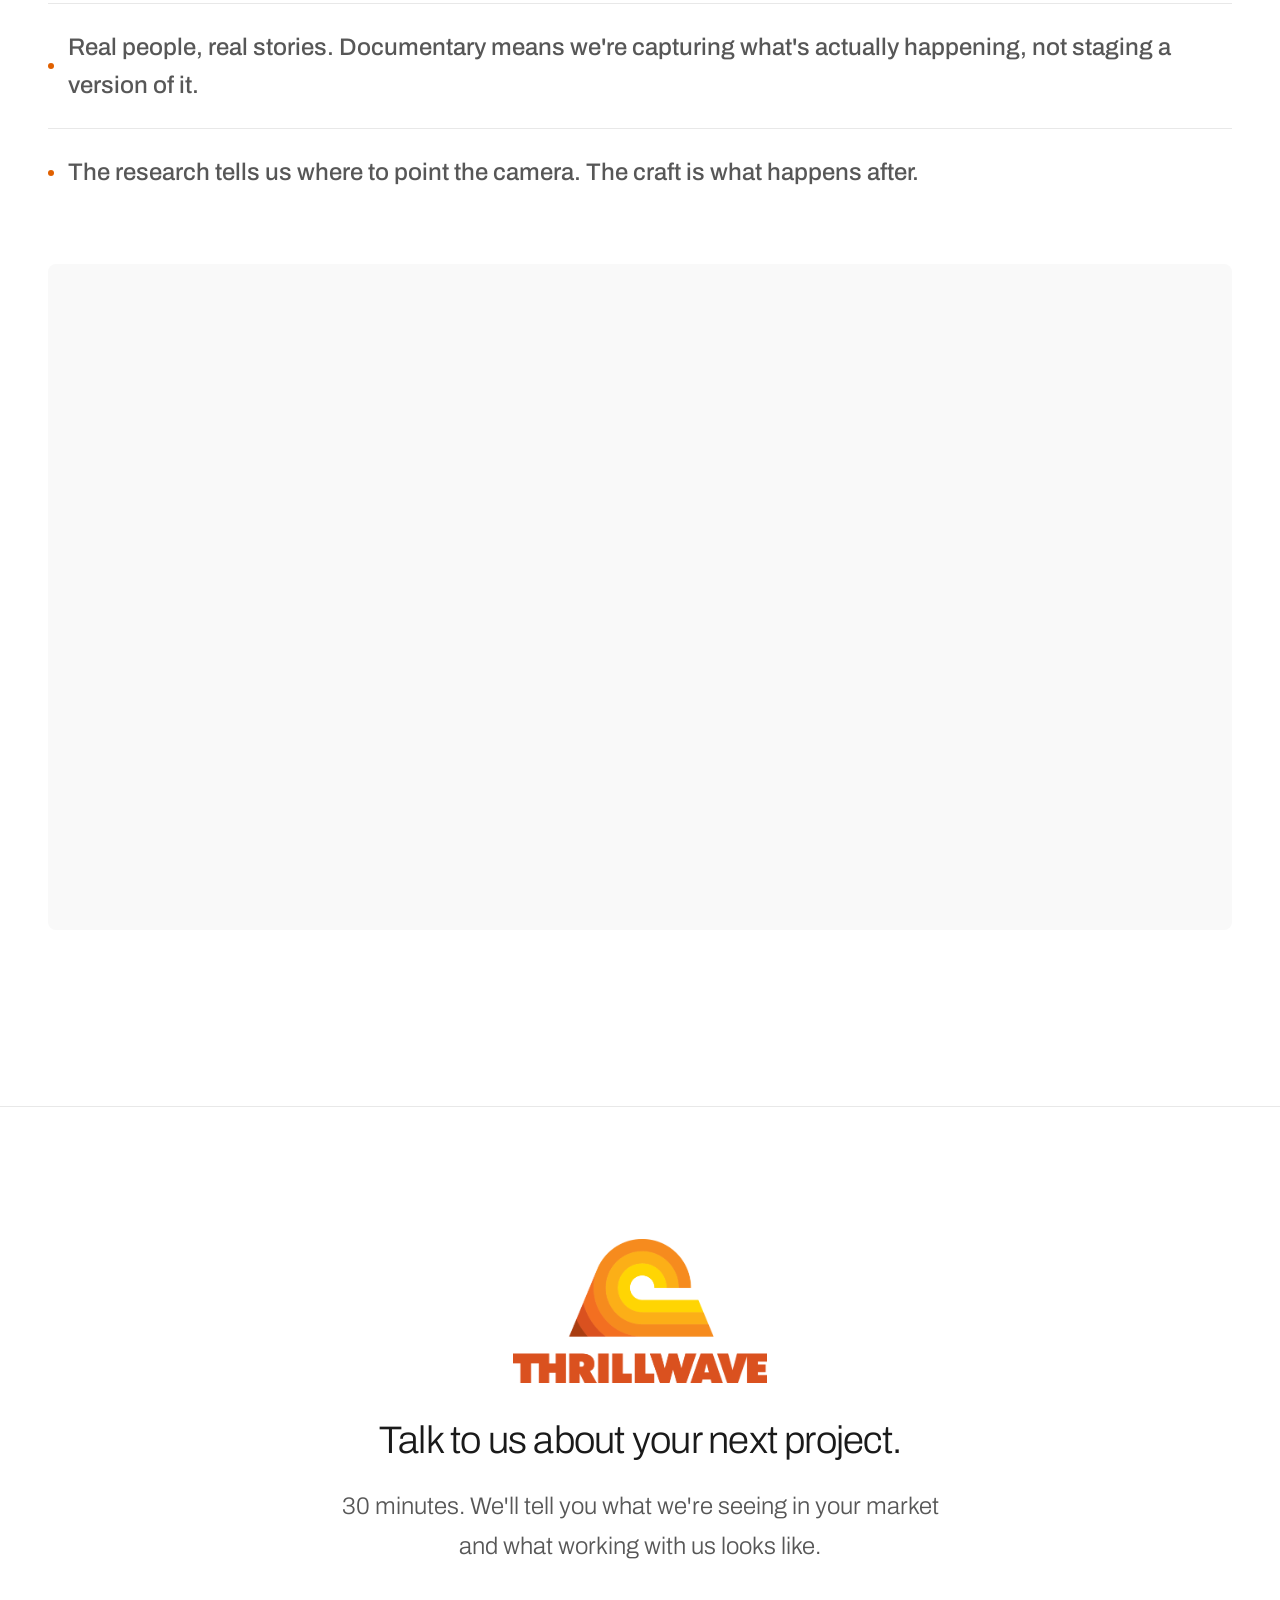
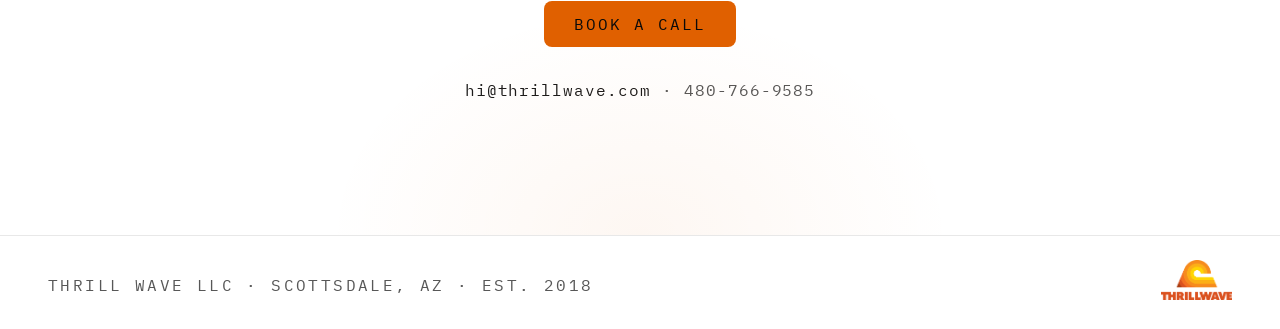
==== commit 4f5700c5: "Merge pull request #38 from arieverett/website-fixes Ticker: remove borders, indent label past fade " ====
--- a/index.html
+++ b/index.html
@@ -205,7 +205,7 @@
     </section>
 
     <!-- CLIENT LOGO TICKER -->
-    <div class="client-ticker-section">
+    <div class="client-ticker-wrap">
       <div class="client-ticker-label">Past clients</div>
       <div class="client-ticker-wrap">
         <div class="client-ticker" aria-label="Clients">
--- a/styles.css
+++ b/styles.css
@@ -1049,6 +1049,9 @@
 }
 html[data-theme="light"] .client-ticker-wrap::after {
   background: linear-gradient(to left, #f3f3f3, transparent);
+}
+html[data-theme="light"] .client-ticker-label {
+  color: rgba(0, 0, 0, 0.3);
 }
 html[data-theme="light"] .client-logo {
   filter: grayscale(1) invert(1) brightness(0.15) opacity(0.55);
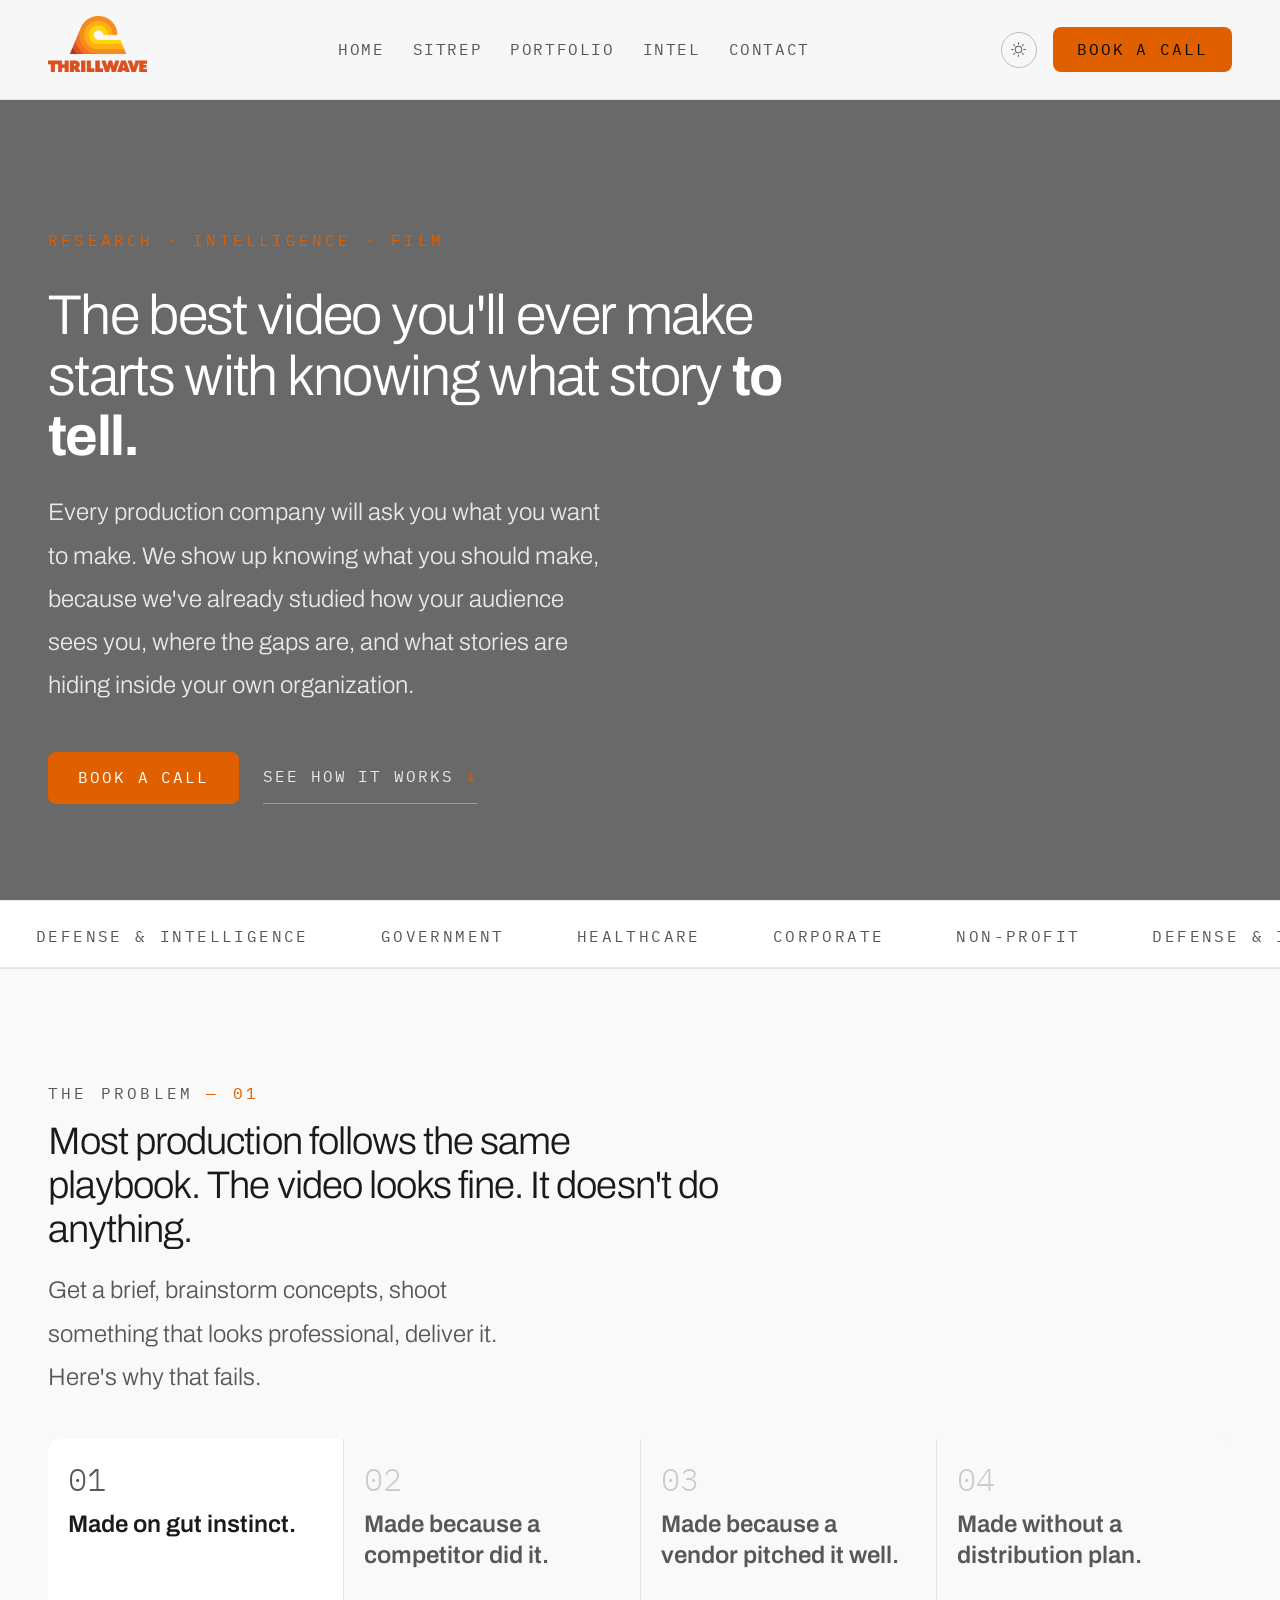
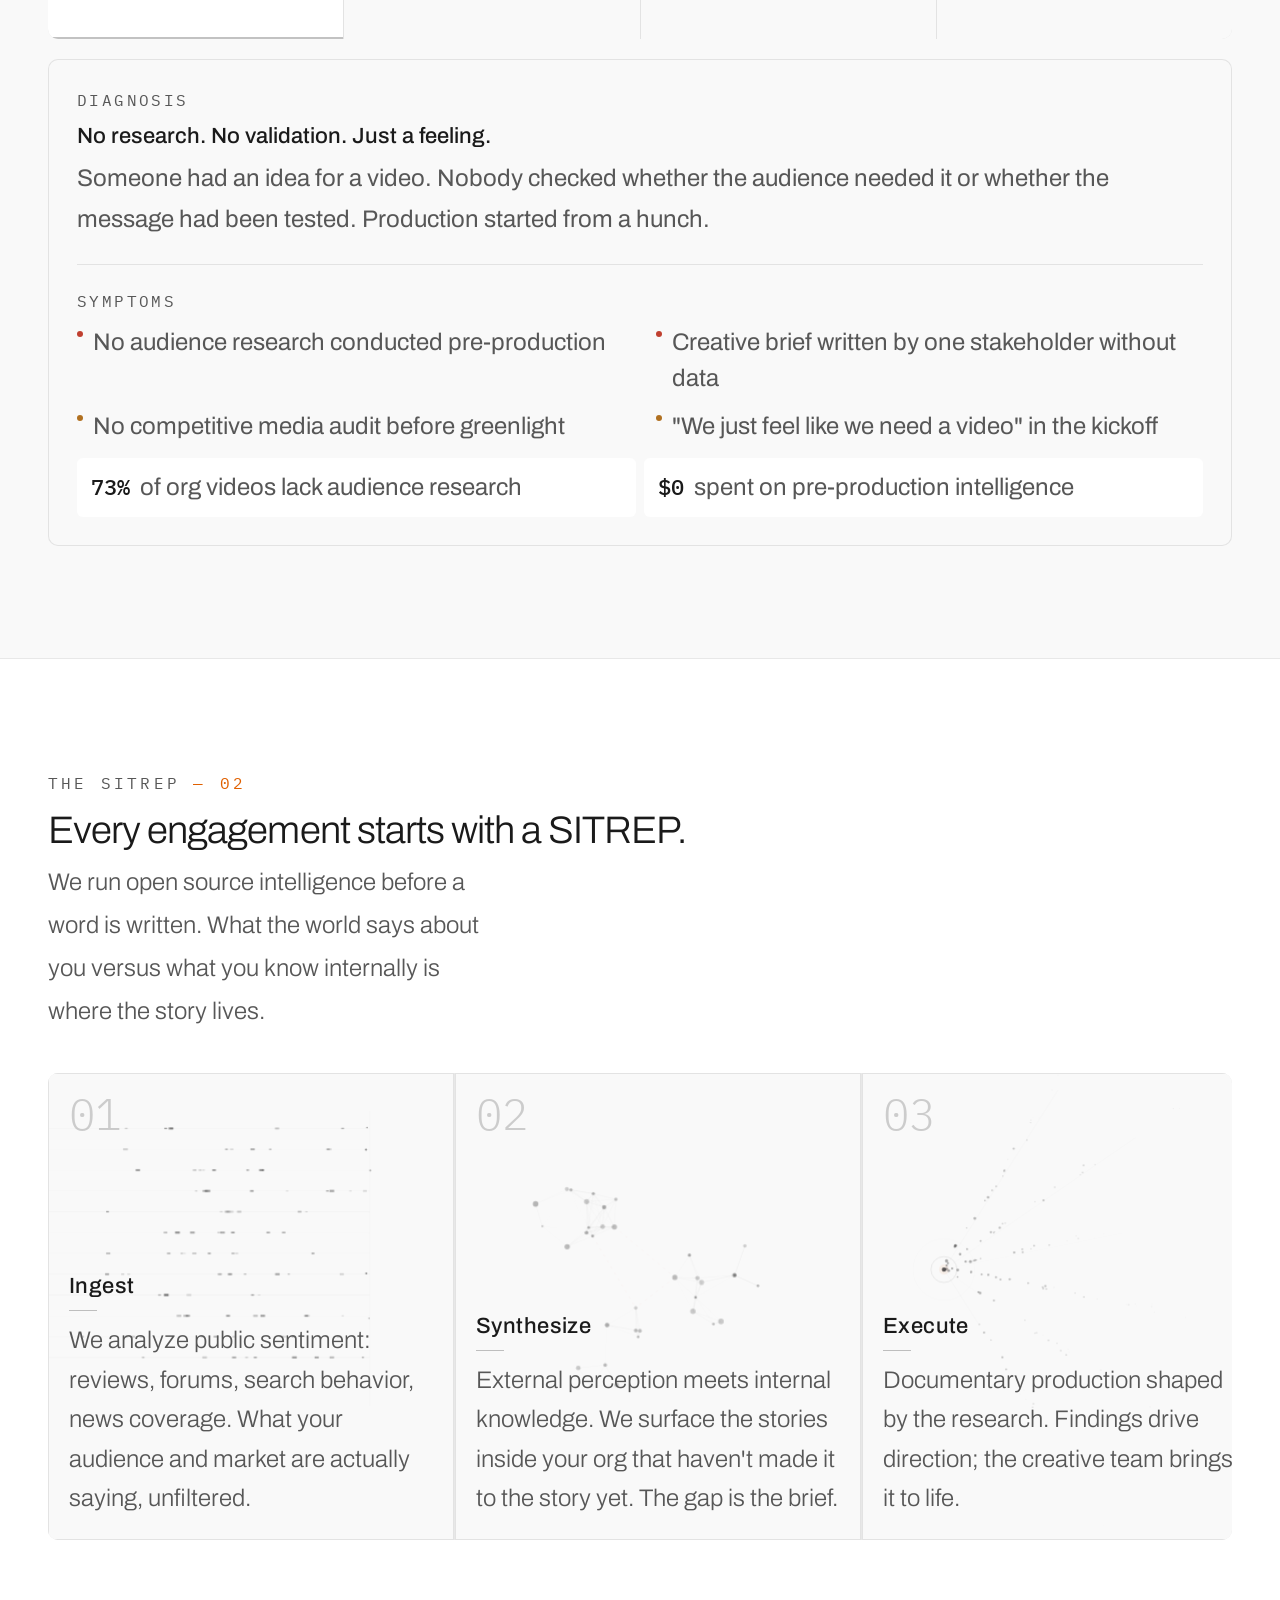
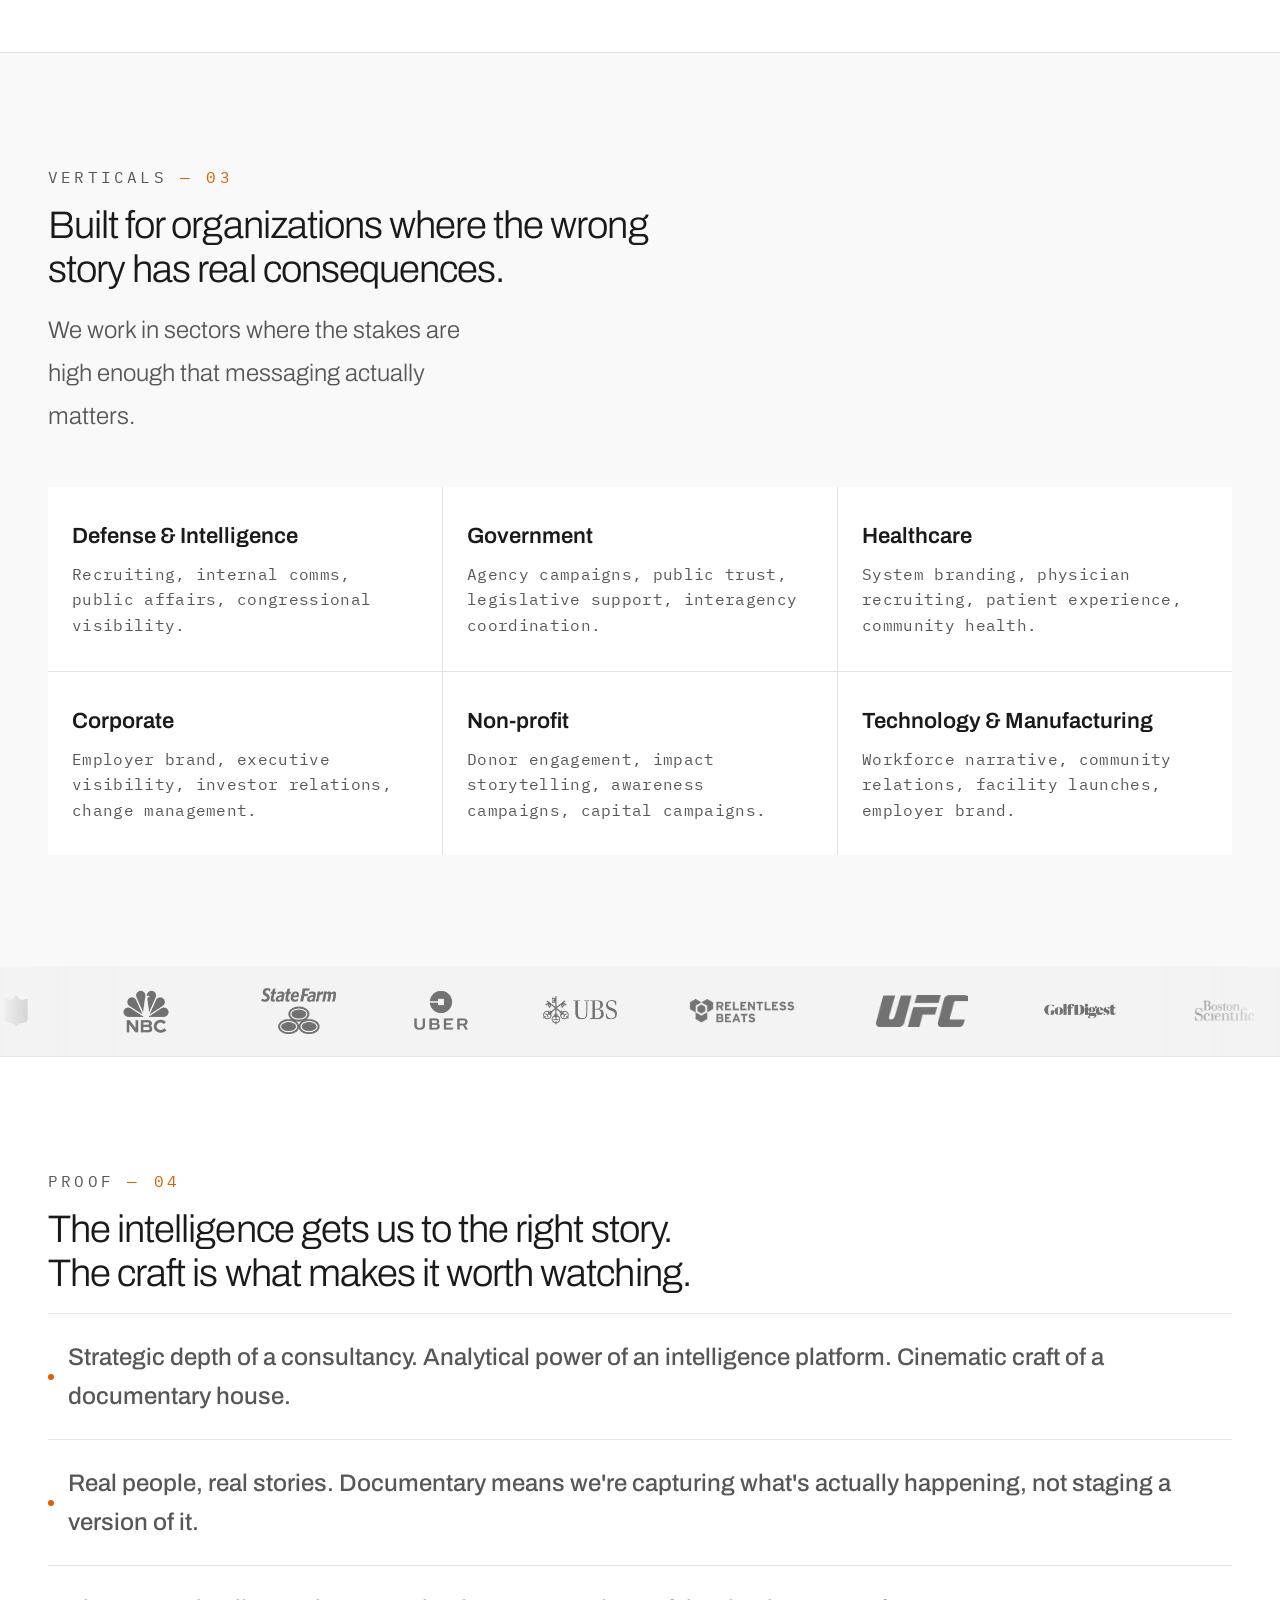
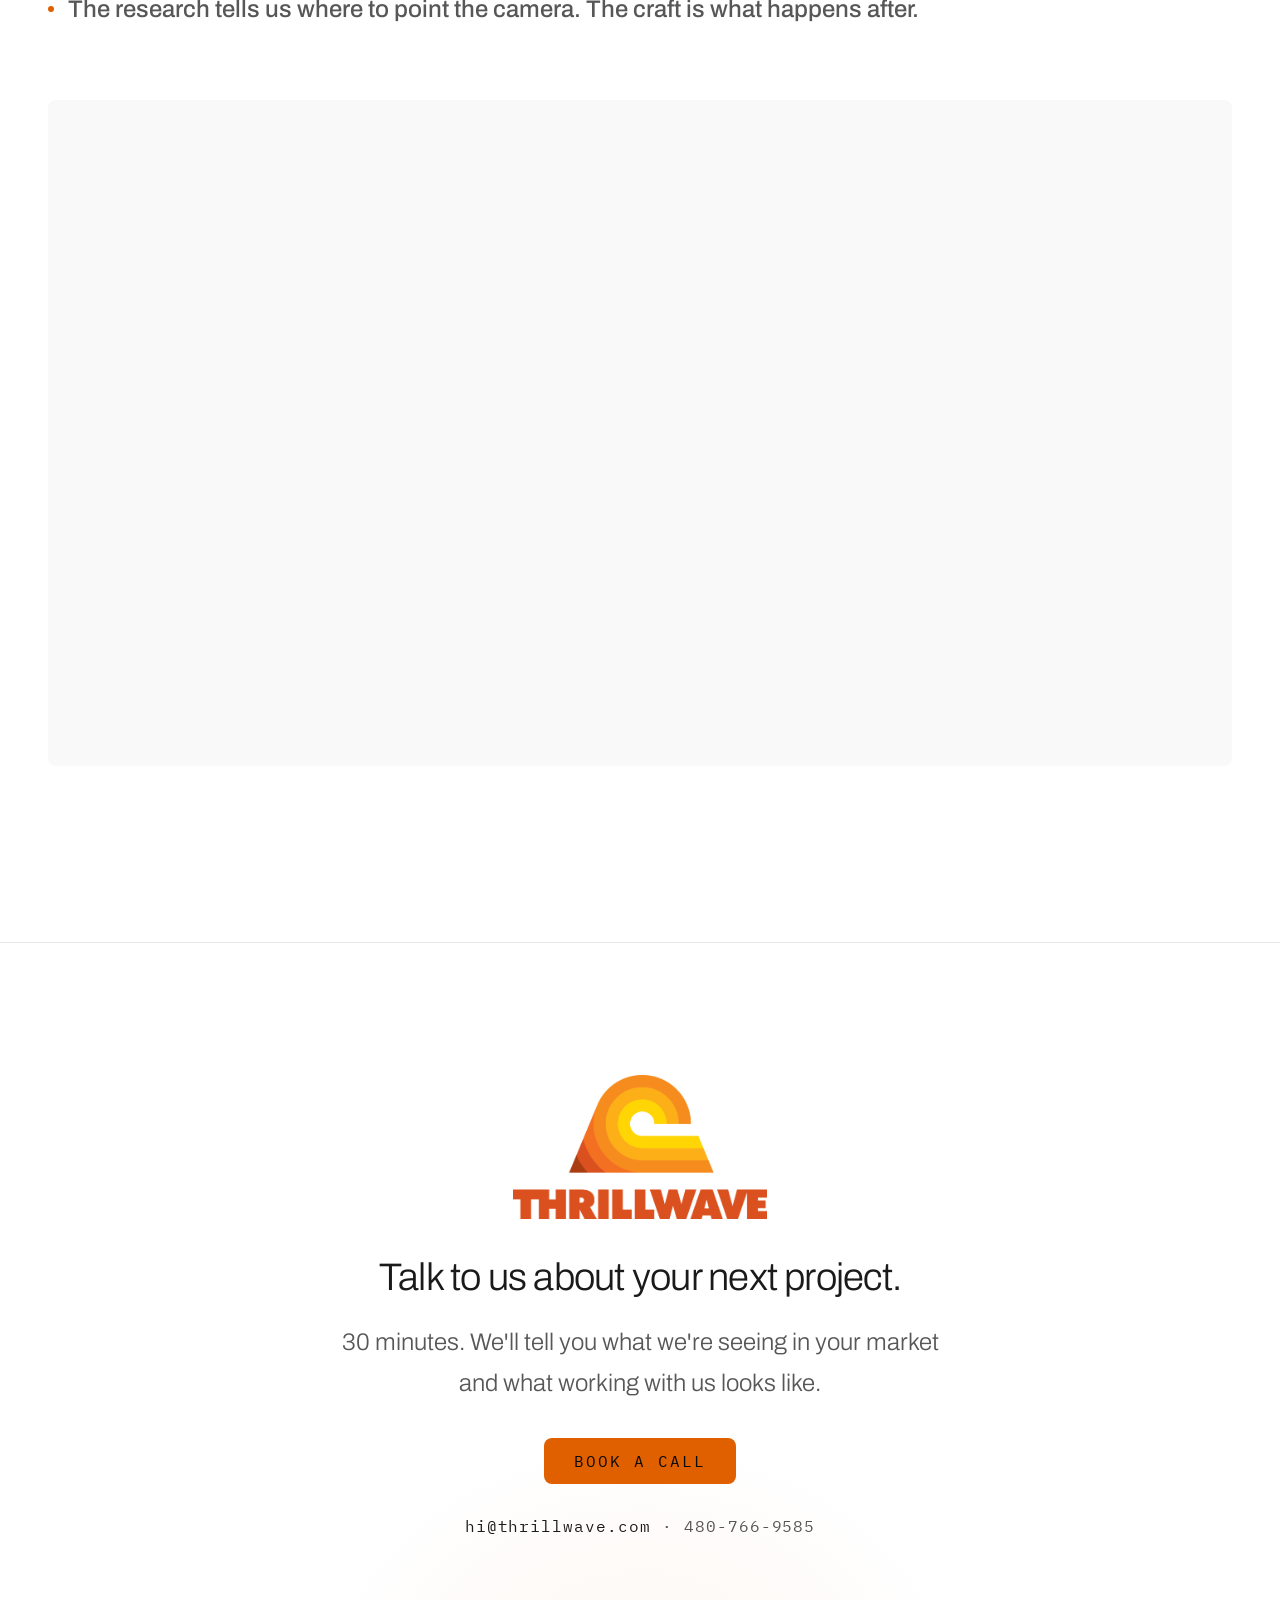
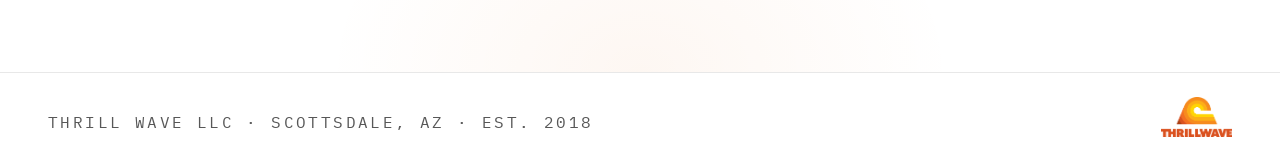
==== commit 3267bd53: "Remove Past clients label, slim ticker, flush to verticals grid Co-Authored-By: Claude Sonnet 4.6 <n" ====
--- a/index.html
+++ b/index.html
@@ -205,8 +205,7 @@
     </section>
 
     <!-- CLIENT LOGO TICKER -->
-    <div class="client-ticker-wrap">
-      <div class="client-ticker-label">Past clients</div>
+    <div class="client-ticker-section">
       <div class="client-ticker-wrap">
         <div class="client-ticker" aria-label="Clients">
           <div class="client-ticker-track">
--- a/styles.css
+++ b/styles.css
@@ -961,23 +961,15 @@
 }
 
 /* === CLIENT LOGO TICKER === */
+.client-ticker-section {
+  background: var(--near-black);
+  margin-top: -1px;
+}
 .client-ticker-wrap {
   background: #0a0a0a;
-  padding: 24px 0 28px;
-  overflow: hidden;
-  position: relative;
-}
-.client-ticker-section {
-  background: var(--near-black);
-}
-.client-ticker-label {
-  font-family: "Archivo", sans-serif;
-  font-size: 14px;
-  font-weight: 700;
-  letter-spacing: 0.14em;
-  text-transform: uppercase;
-  color: var(--white);
-  padding: 40px 48px 24px 160px;
+  padding: 14px 0;
+  overflow: hidden;
+  position: relative;
 }
 /* Fade edges */
 .client-ticker-wrap::before,
@@ -1038,9 +1030,6 @@
 html[data-theme="light"] .client-ticker-section {
   background: #f3f3f3;
 }
-html[data-theme="light"] .client-ticker-label {
-  color: #0a0a0a;
-}
 html[data-theme="light"] .client-ticker-wrap {
   background: #f3f3f3;
 }
@@ -1049,9 +1038,6 @@
 }
 html[data-theme="light"] .client-ticker-wrap::after {
   background: linear-gradient(to left, #f3f3f3, transparent);
-}
-html[data-theme="light"] .client-ticker-label {
-  color: rgba(0, 0, 0, 0.3);
 }
 html[data-theme="light"] .client-logo {
   filter: grayscale(1) invert(1) brightness(0.15) opacity(0.55);
